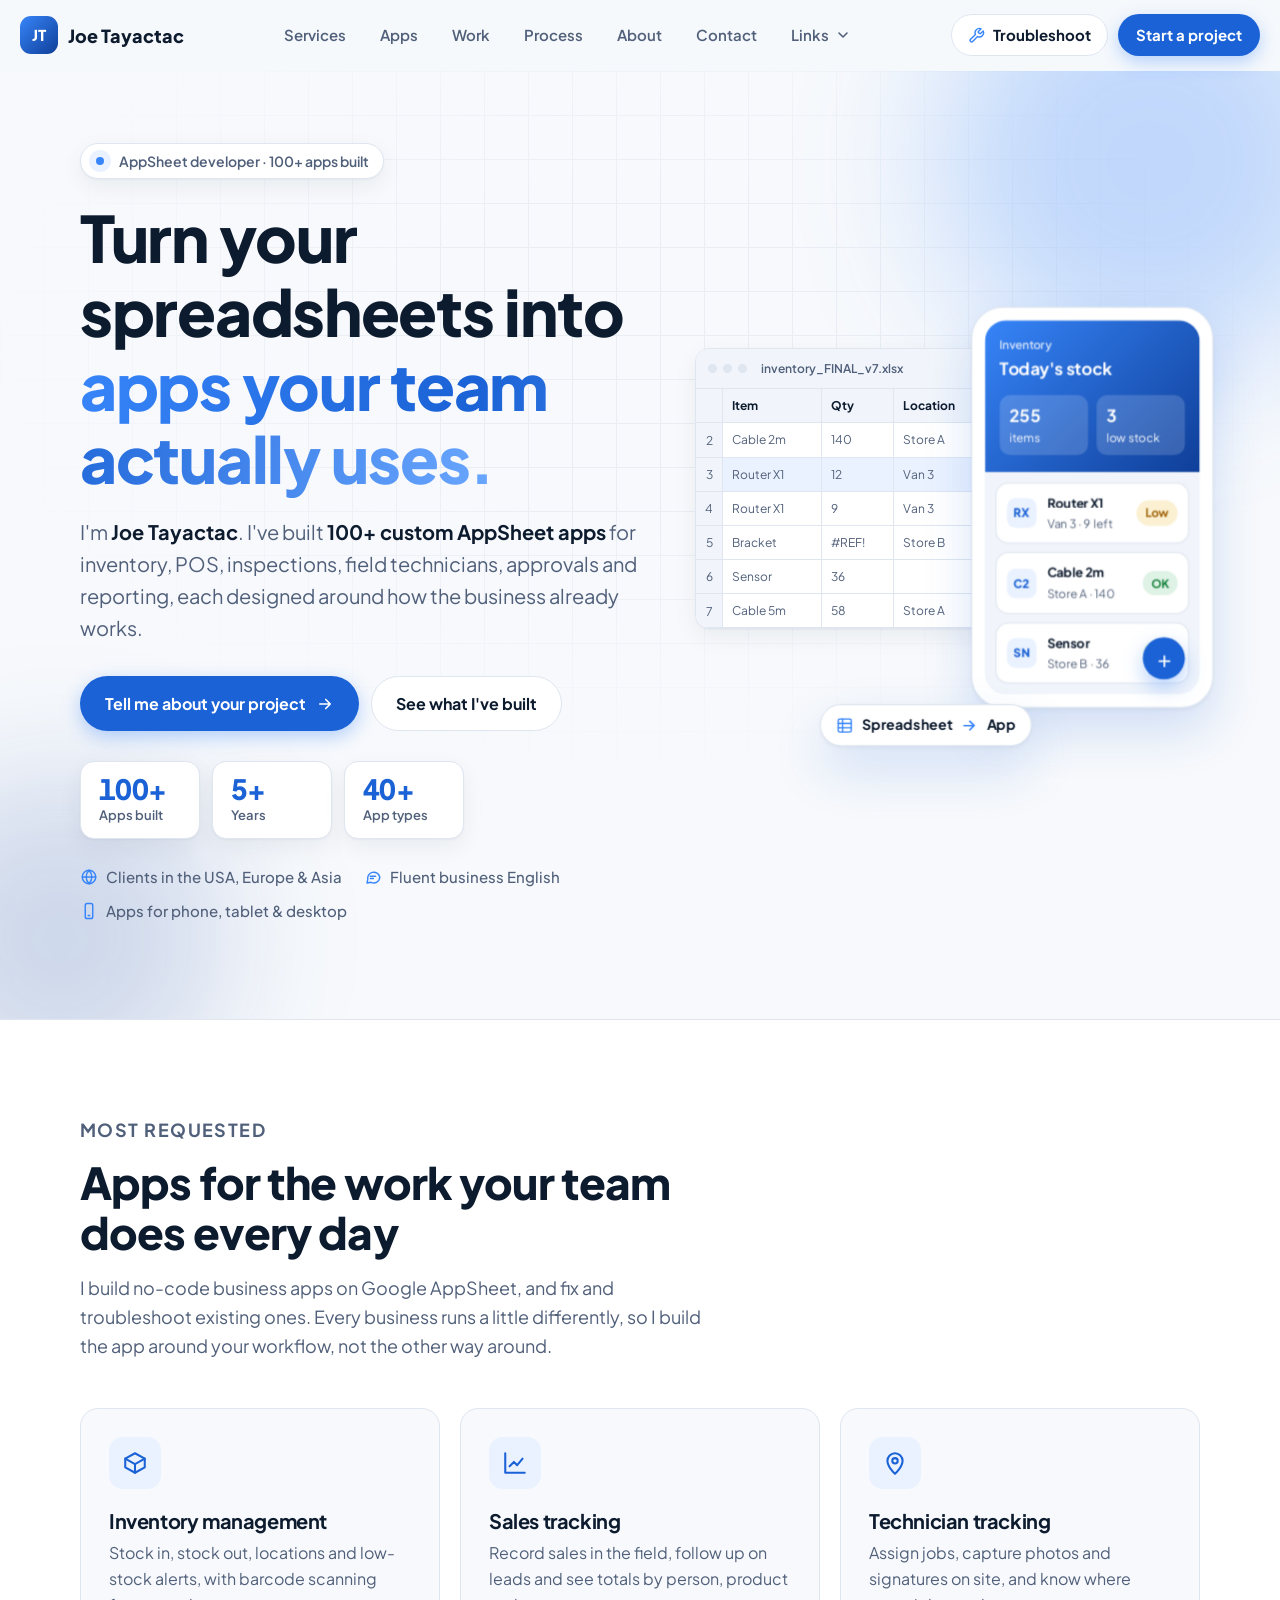
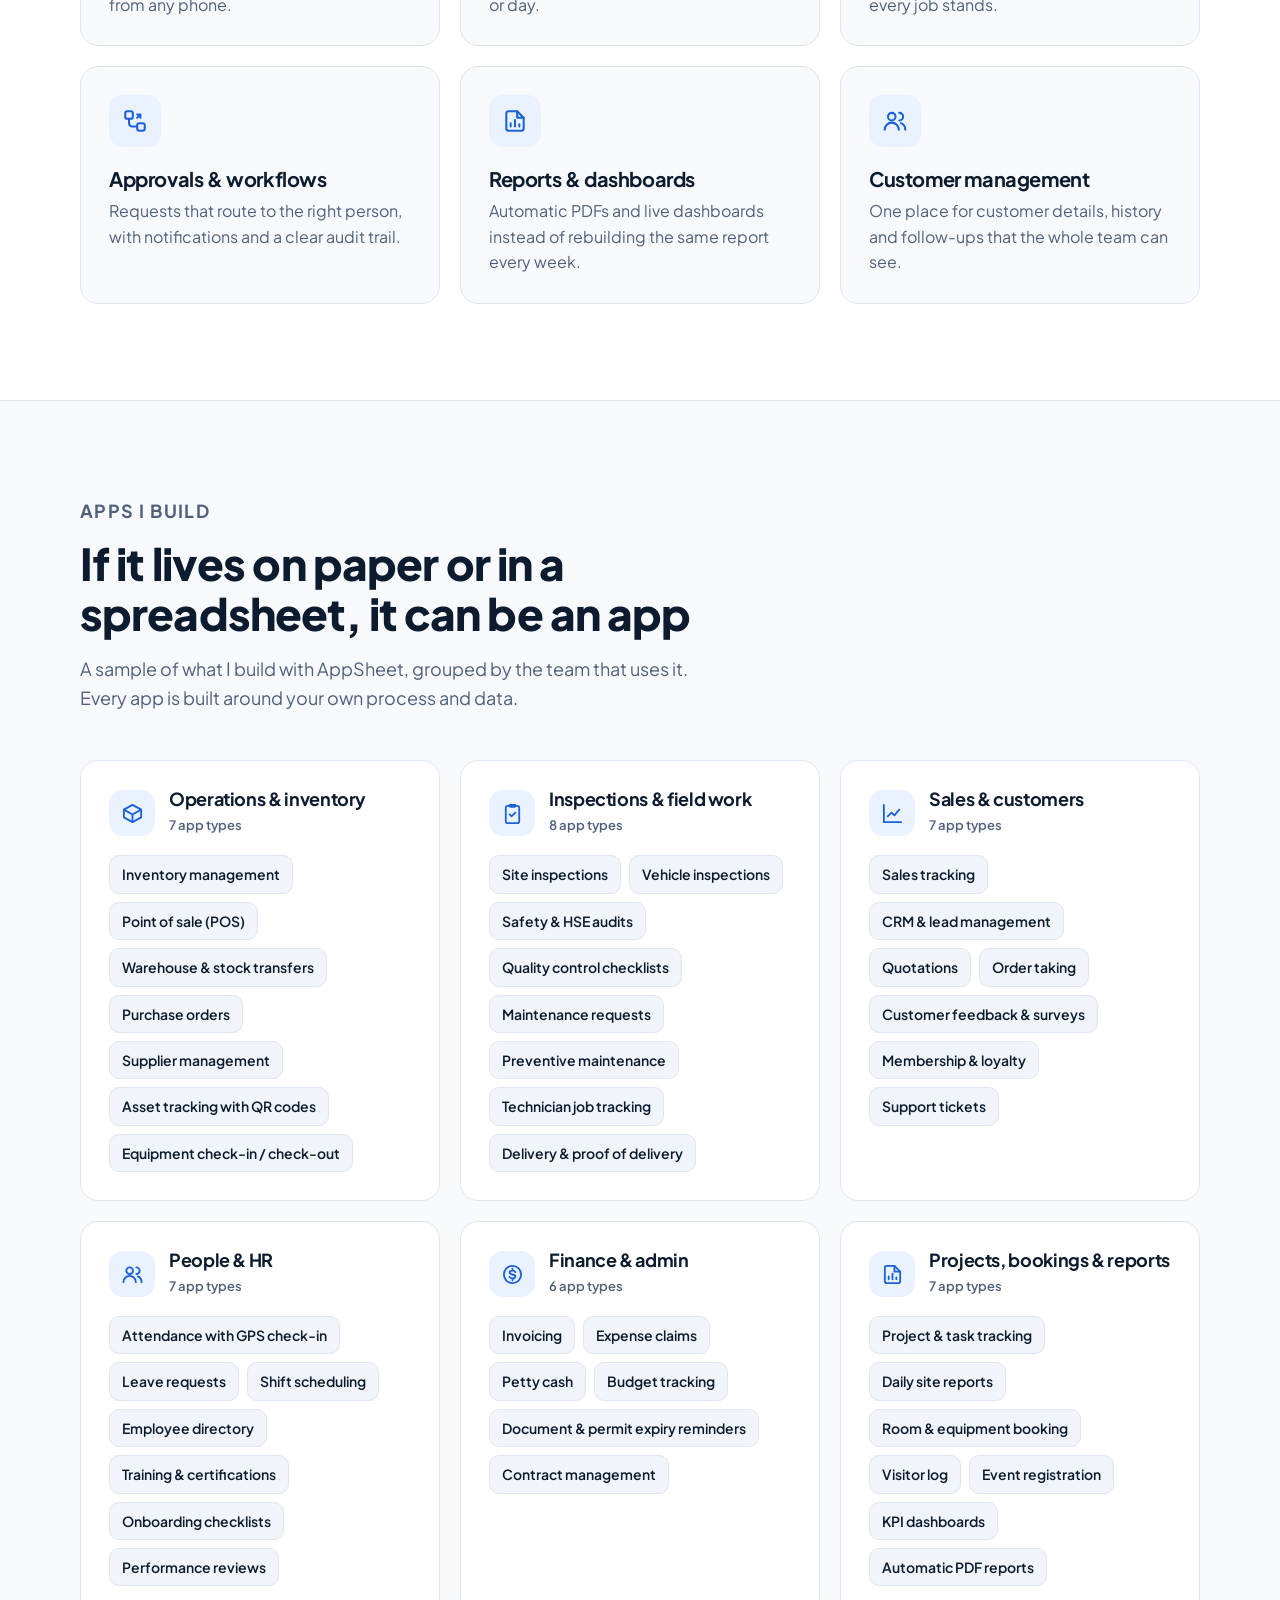
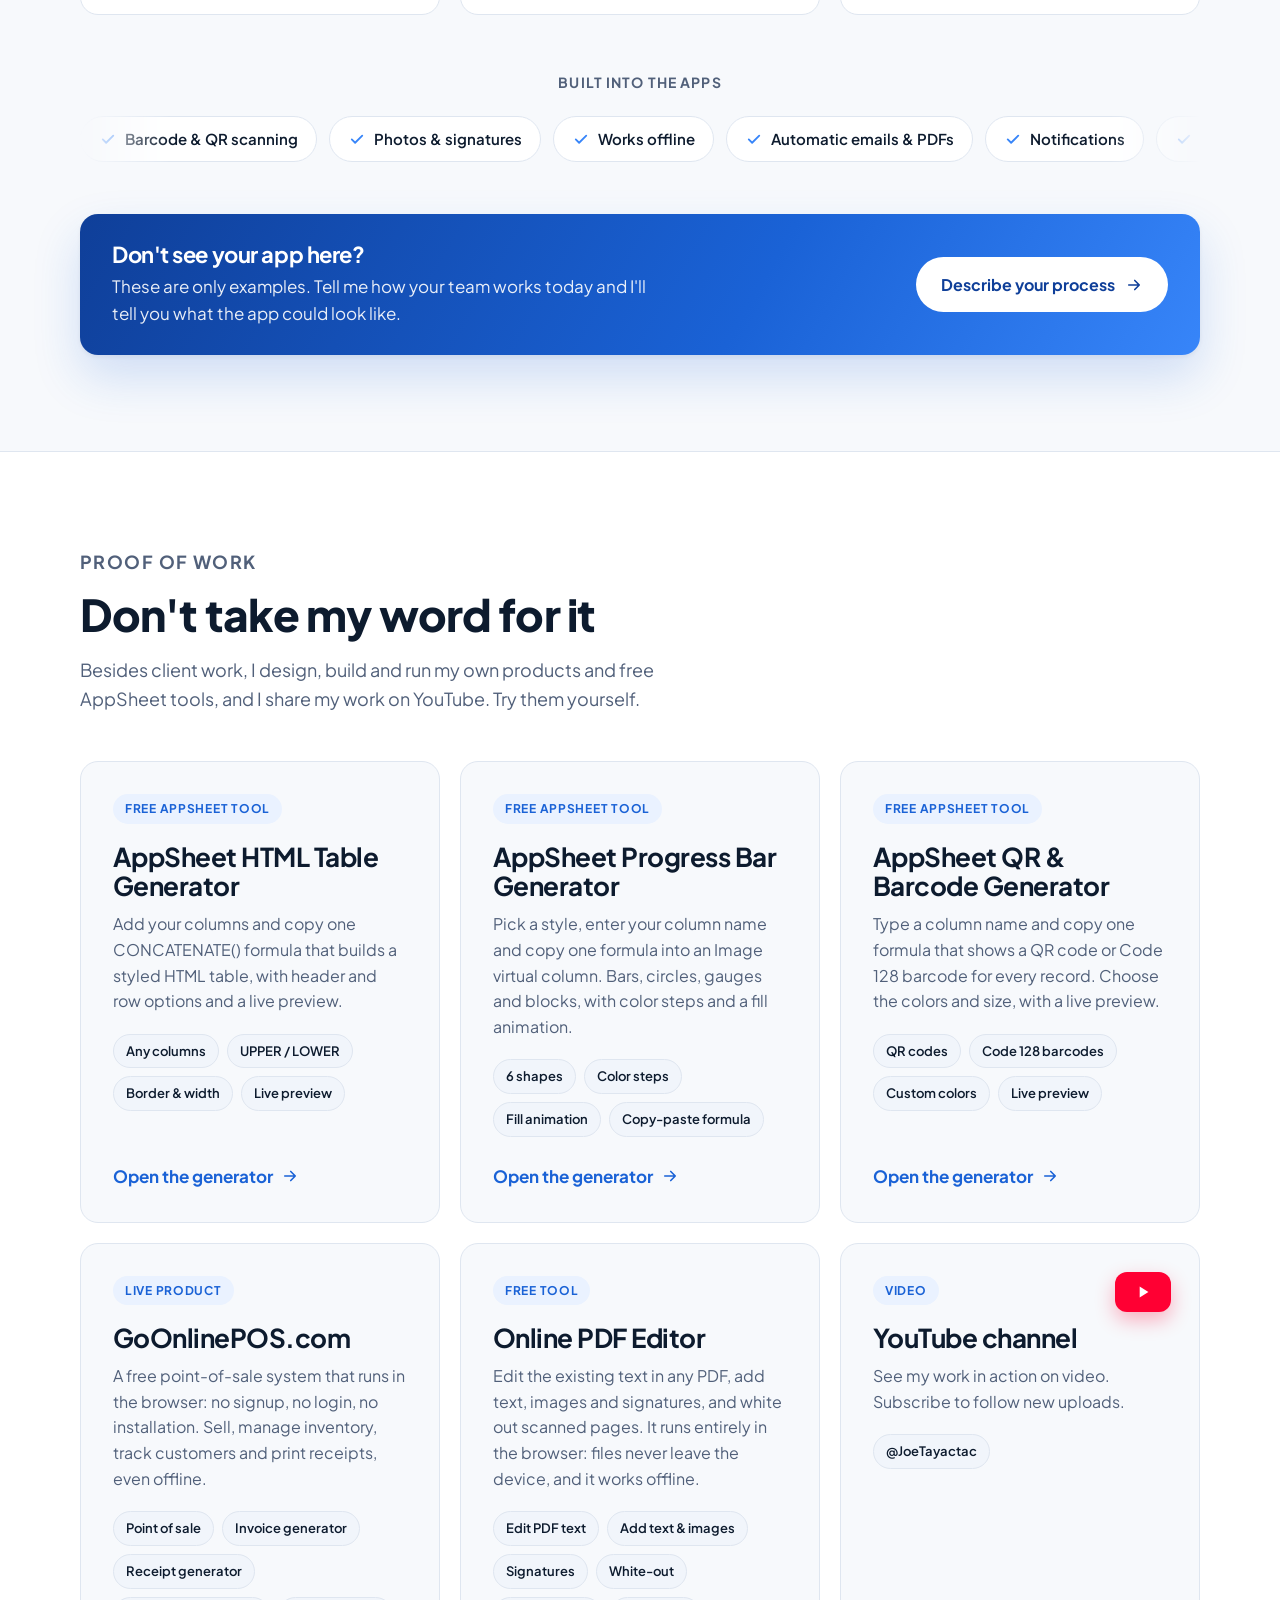
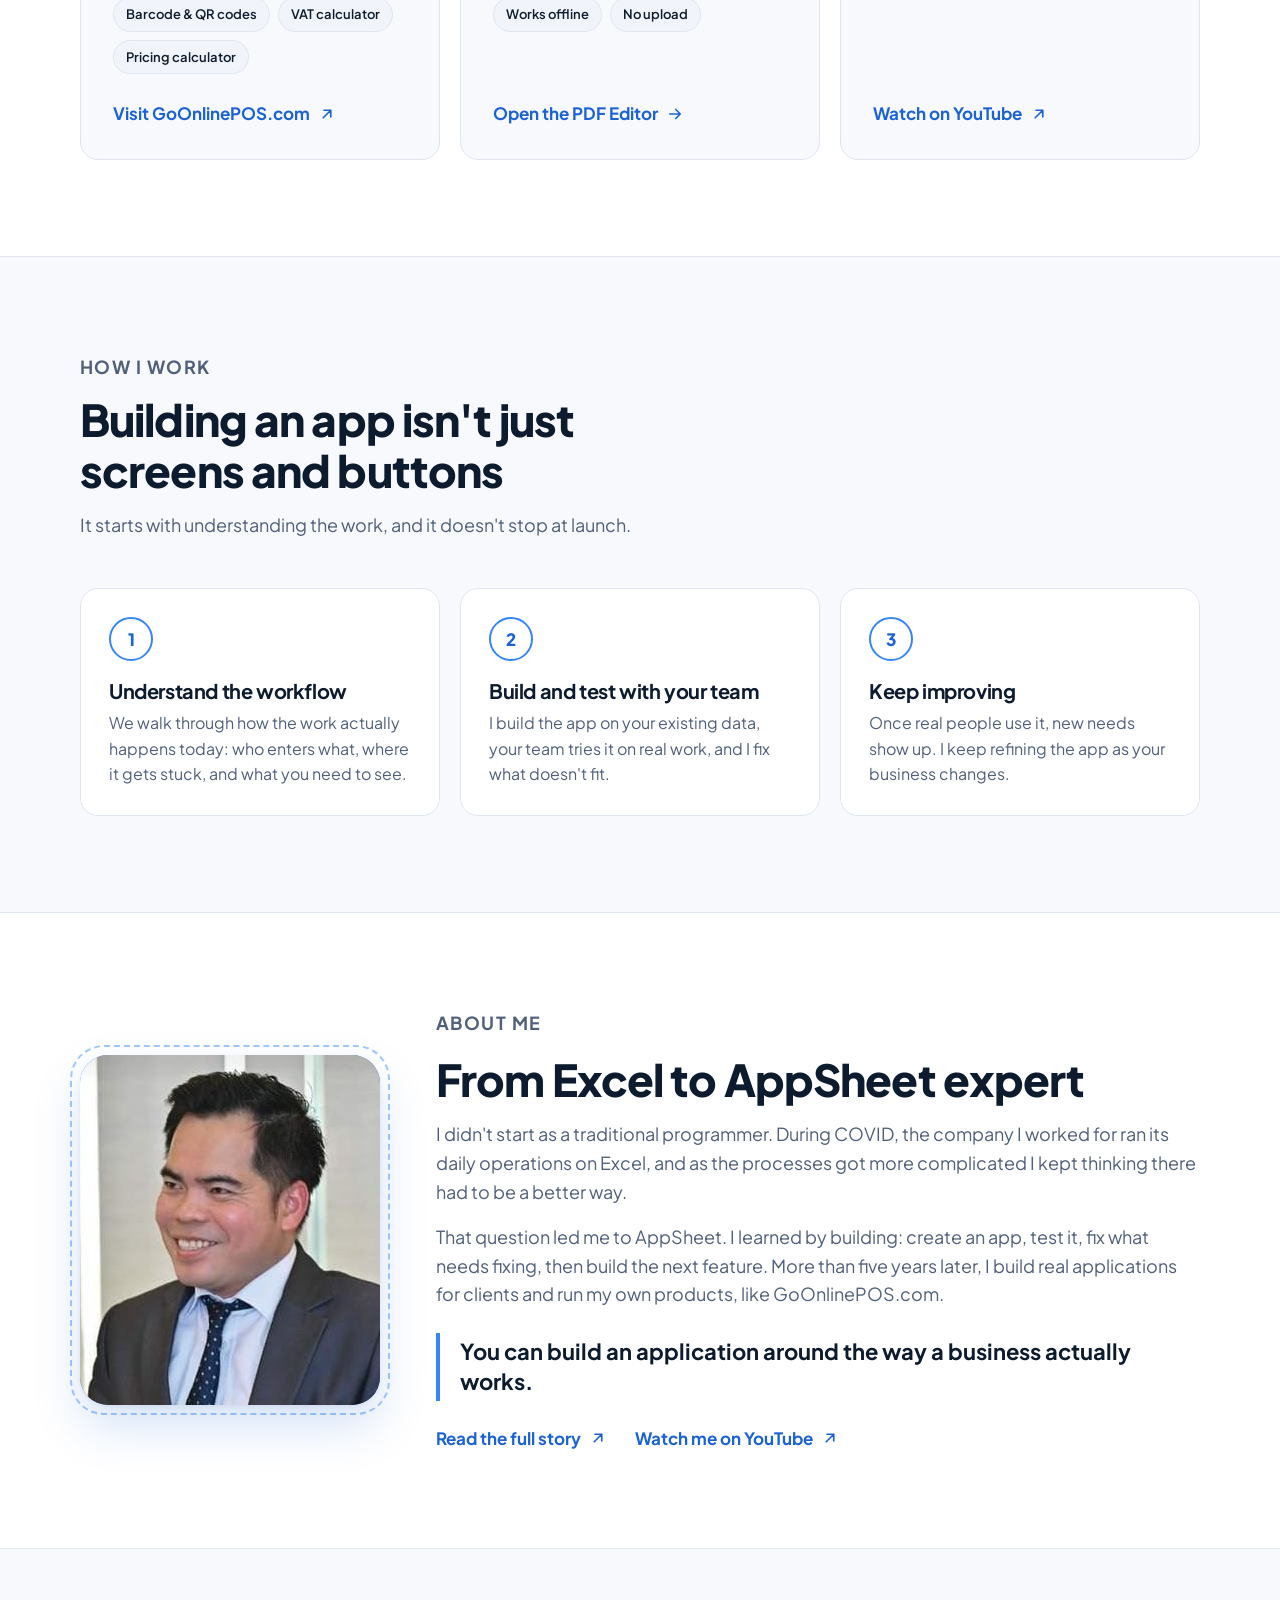
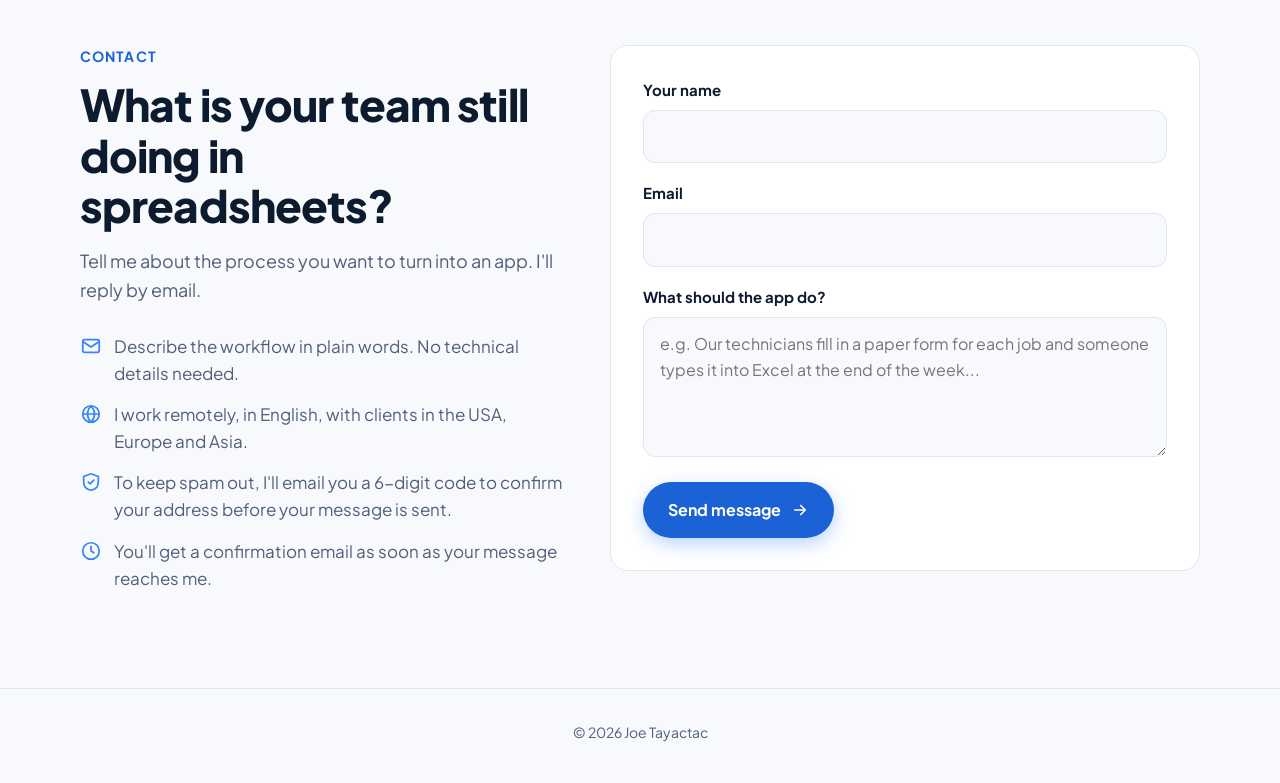
==== index.html @ 643c215e "Remove the AppSheet guides section Deletes /guides/ with its stylesheet and script, the AppSheet Gui" ====
<!doctype html>
<html lang="en">
<head>
<meta charset="utf-8">
<meta name="viewport" content="width=device-width, initial-scale=1">
<title>Joe Tayactac | AppSheet Developer &amp; No-Code App Builder</title>
<meta name="description" content="Joe Tayactac (Joemarie Tayactac), AppSheet developer: 100+ no-code apps for clients in the USA, Europe and Asia. New apps, fixes and troubleshooting.">
<link rel="canonical" href="https://joetayactac.site/">
<meta name="theme-color" content="#3785f9">
<meta property="og:type" content="website">
<meta property="og:title" content="Joe Tayactac | AppSheet Developer &amp; No-Code App Builder">
<meta property="og:description" content="Turn your spreadsheets into apps your team actually uses. Custom AppSheet apps for inventory, sales, technicians, approvals and reporting.">
<meta property="og:url" content="https://joetayactac.site/">
<meta property="og:image" content="https://joetayactac.site/joe-tayactac.jpg">
<meta name="twitter:card" content="summary">
<link rel="icon" href="data:image/svg+xml,%3Csvg xmlns='http://www.w3.org/2000/svg' viewBox='0 0 64 64'%3E%3Crect width='64' height='64' rx='16' fill='%233785f9'/%3E%3Ctext x='32' y='42' font-family='Arial,sans-serif' font-size='26' font-weight='700' fill='white' text-anchor='middle'%3EJT%3C/text%3E%3C/svg%3E">
<link rel="preconnect" href="https://fonts.googleapis.com">
<link rel="preconnect" href="https://fonts.gstatic.com" crossorigin>
<link href="https://fonts.googleapis.com/css2?family=Plus+Jakarta+Sans:wght@400;500;600;700;800&display=swap" rel="stylesheet">
<link rel="stylesheet" href="assets/site.css">
<script type="application/ld+json">
{
  "@context": "https://schema.org",
  "@graph": [
    {
      "@type": "Person",
      "@id": "https://joetayactac.site/#joe",
      "name": "Joe Tayactac",
      "alternateName": [
        "Joemarie Tayactac",
        "Joe Tayactac AppSheet Developer"
      ],
      "jobTitle": "AppSheet Developer",
      "description": "AppSheet developer who has built 100+ no-code business apps for clients in the USA, Europe and Asia.",
      "knowsLanguage": "English",
      "url": "https://joetayactac.site/",
      "image": "https://joetayactac.site/joe-tayactac.jpg",
      "knowsAbout": [
        "AppSheet",
        "Google AppSheet",
        "No-code app development",
        "Low-code app development",
        "AppSheet troubleshooting",
        "Business process automation",
        "Google Sheets",
        "Inventory apps",
        "Point of sale apps",
        "Inspection apps"
      ],
      "sameAs": [
        "https://www.youtube.com/@JoeTayactac",
        "https://goonlinepos.com/"
      ]
    },
    {
      "@type": "WebSite",
      "@id": "https://joetayactac.site/#site",
      "name": "Joe Tayactac",
      "alternateName": "Joe Tayactac, AppSheet Developer",
      "url": "https://joetayactac.site/",
      "publisher": {
        "@id": "https://joetayactac.site/#joe"
      }
    },
    {
      "@type": "ProfessionalService",
      "name": "Joe Tayactac AppSheet App Development",
      "url": "https://joetayactac.site/",
      "image": "https://joetayactac.site/joe-tayactac.jpg",
      "founder": {
        "@id": "https://joetayactac.site/#joe"
      },
      "areaServed": [
        "United States",
        "Europe",
        "Asia"
      ],
      "serviceType": [
        "AppSheet app development",
        "No-code app development",
        "AppSheet troubleshooting and fixes",
        "Inventory management apps",
        "Point of sale (POS) apps",
        "Inspection and field service apps",
        "Approval workflow apps"
      ]
    }
  ]
}
</script>
<style>
  *, *::before, *::after { box-sizing: border-box; }
  html { scroll-behavior: smooth; -webkit-text-size-adjust: 100%; }
  body {
    margin: 0;
    background: var(--bg);
    color: var(--text);
    font-family: "Plus Jakarta Sans", system-ui, -apple-system, "Segoe UI", Roboto, sans-serif;
    font-size: 17px;
    line-height: 1.6;
    -webkit-font-smoothing: antialiased;
    overflow-x: hidden;
  }
  img, svg { display: block; max-width: 100%; }
  a { color: inherit; }
  h1, h2, h3 { line-height: 1.15; letter-spacing: -0.02em; margin: 0; }
  p { margin: 0; }
  .wrap { max-width: var(--wrap); margin: 0 auto; padding: 0 20px; }
  .sr-only { position: absolute; width: 1px; height: 1px; overflow: hidden; clip: rect(0 0 0 0); white-space: nowrap; }
  :focus-visible { outline: 3px solid var(--blue); outline-offset: 3px; border-radius: 6px; }
  [tabindex="-1"]:focus { outline: none; }

  .btn {
    position: relative;
    display: inline-flex; align-items: center; gap: 10px;
    padding: 14px 24px;
    border-radius: 999px;
    font: inherit; font-weight: 700; font-size: 16px;
    text-decoration: none;
    border: 1px solid transparent;
    cursor: pointer;
    overflow: hidden;
    transition: transform 0.25s var(--ease), box-shadow 0.25s var(--ease), background 0.25s var(--ease), border-color 0.25s var(--ease);
  }
  .btn svg { width: 18px; height: 18px; transition: transform 0.25s var(--ease); }
  .btn-primary {
    background: var(--btn-bg);
    color: #fff;
    box-shadow: 0 6px 18px var(--blue-glow);
  }
  .btn-primary::after {
    content: "";
    position: absolute; inset: 0;
    background: linear-gradient(110deg, transparent 30%, rgba(255, 255, 255, 0.35) 50%, transparent 70%);
    transform: translateX(-120%);
    transition: transform 0.7s var(--ease);
  }
  .btn-primary:hover { transform: translateY(-2px); box-shadow: 0 12px 28px var(--blue-glow); }
  .btn-primary:hover::after { transform: translateX(120%); }
  .btn:hover svg { transform: translateX(3px); }
  .btn-ghost {
    background: var(--surface);
    color: var(--text);
    border-color: var(--border);
  }
  .btn-ghost:hover { transform: translateY(-2px); border-color: var(--blue); box-shadow: var(--shadow); }
  .btn:disabled { opacity: 0.6; cursor: progress; transform: none; }

  .hero { position: relative; padding: 72px 0 96px; overflow: hidden; }
  .hero::before {
    content: "";
    position: absolute; inset: 0;
    background-image:
      linear-gradient(var(--border) 1px, transparent 1px),
      linear-gradient(90deg, var(--border) 1px, transparent 1px);
    background-size: 44px 44px;
    mask-image: radial-gradient(ellipse 70% 60% at 50% 30%, #000 30%, transparent 75%);
    -webkit-mask-image: radial-gradient(ellipse 70% 60% at 50% 30%, #000 30%, transparent 75%);
    opacity: 0.55;
    pointer-events: none;
  }
  .blob {
    position: absolute; border-radius: 50%; filter: blur(70px); pointer-events: none;
    animation: drift 16s ease-in-out infinite alternate;
  }
  .blob.b1 { width: 420px; height: 420px; background: rgba(55, 133, 249, 0.28); top: -120px; right: -80px; }
  .blob.b2 { width: 320px; height: 320px; background: rgba(15, 63, 153, 0.18); bottom: -80px; left: -100px; animation-delay: -6s; }
  @keyframes drift { to { transform: translate(-40px, 30px) scale(1.08); } }

  .hero-grid { position: relative; display: grid; grid-template-columns: 1.05fr 0.95fr; gap: 56px; align-items: center; }
  .eyebrow {
    display: inline-flex; align-items: center; gap: 8px;
    padding: 6px 14px 6px 8px; border-radius: 999px;
    background: var(--surface); border: 1px solid var(--border);
    font-size: 14px; font-weight: 600; color: var(--muted);
    box-shadow: var(--shadow);
  }
  .eyebrow .dot {
    width: 22px; height: 22px; border-radius: 50%;
    background: var(--blue-tint); display: grid; place-items: center;
  }
  .eyebrow .dot::after {
    content: ""; width: 8px; height: 8px; border-radius: 50%; background: var(--blue);
    box-shadow: 0 0 0 0 var(--blue-glow); animation: pulse 2.2s infinite;
  }
  @keyframes pulse { 70% { box-shadow: 0 0 0 8px transparent; } 100% { box-shadow: 0 0 0 0 transparent; } }
  .hero h1 { font-size: clamp(38px, 5.6vw, 64px); font-weight: 800; margin: 22px 0 20px; }
  .grad {
    background: linear-gradient(100deg, var(--blue) 0%, var(--blue-strong) 45%, #6aa7ff 100%);
    -webkit-background-clip: text; background-clip: text; color: transparent;
  }
  .lede { font-size: clamp(17px, 2vw, 20px); color: var(--muted); max-width: 560px; }
  .lede strong { color: var(--text); font-weight: 700; }
  .hero-actions { display: flex; flex-wrap: wrap; gap: 12px; margin: 32px 0 30px; }
  .stats { display: flex; flex-wrap: wrap; gap: 12px; margin: 0 0 26px; }
  .stats div {
    display: flex; flex-direction: column-reverse;
    padding: 12px 18px; min-width: 120px;
    background: var(--surface); border: 1px solid var(--border); border-radius: 14px;
    box-shadow: var(--shadow);
    transition: transform 0.3s var(--ease), border-color 0.3s, box-shadow 0.3s;
  }
  .stats div:hover { transform: translateY(-3px); border-color: var(--blue); box-shadow: var(--shadow-lift); }
  .stats dd { margin: 0; font-size: 28px; font-weight: 800; line-height: 1.1; color: var(--blue-strong); letter-spacing: -0.02em; font-variant-numeric: tabular-nums; }
  .stats dt { font-size: 13px; font-weight: 600; color: var(--muted); }
  .visits { position: relative; display: inline-block; margin-top: 22px; }
  .visits[hidden] { display: none; }
  .visits-btn {
    display: inline-flex; align-items: center; gap: 10px;
    padding: 8px 16px 8px 12px; border-radius: 999px;
    background: var(--surface); border: 1px solid var(--border);
    font: inherit; font-size: 14px; font-weight: 700; color: var(--text);
    box-shadow: var(--shadow); cursor: pointer;
    transition: transform 0.25s var(--ease), border-color 0.25s, box-shadow 0.25s;
  }
  .visits-btn:hover, .visits.open .visits-btn { transform: translateY(-2px); border-color: var(--blue); box-shadow: var(--shadow-lift); }
  .live-dot { position: relative; width: 10px; height: 10px; border-radius: 50%; background: #22c55e; }
  .live-dot::after { content: ""; position: absolute; inset: 0; border-radius: 50%; background: #22c55e; animation: ping 1.8s var(--ease) infinite; }
  @keyframes ping { 70%, 100% { transform: scale(2.4); opacity: 0; } }
  .visits-card {
    position: absolute; left: 0; bottom: calc(100% + 12px); z-index: 20;
    min-width: 230px; padding: 16px 20px;
    display: flex; flex-direction: column; gap: 2px;
    background: var(--surface); border: 1px solid var(--border); border-radius: 16px;
    box-shadow: var(--shadow-lift);
    opacity: 0; visibility: hidden; transform: translateY(8px) scale(0.96); transform-origin: bottom left;
    transition: opacity 0.25s var(--ease), transform 0.25s var(--ease), visibility 0s linear 0.25s;
  }
  .visits-card::after {
    content: ""; position: absolute; left: 22px; bottom: -7px; width: 12px; height: 12px;
    background: var(--surface); border-right: 1px solid var(--border); border-bottom: 1px solid var(--border);
    transform: rotate(45deg);
  }
  .visits.open .visits-card {
    opacity: 1; visibility: visible; transform: none;
    transition: opacity 0.25s var(--ease), transform 0.25s var(--ease), visibility 0s;
  }
  .visits-label { font-size: 13px; font-weight: 700; color: var(--muted); text-transform: uppercase; letter-spacing: 0.06em; }
  .visits-num {
    font-size: 40px; font-weight: 800; line-height: 1.1; letter-spacing: -0.02em; font-variant-numeric: tabular-nums;
    background: linear-gradient(100deg, var(--blue), var(--blue-strong) 55%, #6aa7ff);
    -webkit-background-clip: text; background-clip: text; color: transparent;
  }
  .visits-note { font-size: 13px; color: var(--muted); }
  .facts { display: flex; flex-wrap: wrap; gap: 10px 22px; list-style: none; padding: 0; margin: 0; color: var(--muted); font-size: 15px; font-weight: 500; }
  .facts li { display: flex; align-items: center; gap: 8px; }
  .facts svg { width: 18px; height: 18px; color: var(--blue); flex: none; }

  .visual { position: relative; perspective: 1200px; }
  .visual-inner {
    position: relative;
    transform: rotateX(var(--rx, 0deg)) rotateY(var(--ry, 0deg));
    transform-style: preserve-3d;
    transition: transform 0.4s var(--ease);
    min-height: 430px;
  }
  .sheet {
    position: absolute; left: 0; top: 30px; width: 78%;
    background: var(--surface); border: 1px solid var(--border); border-radius: 14px;
    box-shadow: var(--shadow); overflow: hidden;
    transform: translateZ(0);
  }
  .sheet-bar { display: flex; align-items: center; gap: 6px; padding: 10px 12px; border-bottom: 1px solid var(--border); background: var(--surface-2); font-size: 12px; font-weight: 600; color: var(--muted); }
  .sheet-bar i { width: 9px; height: 9px; border-radius: 50%; background: var(--border); }
  .sheet-bar span { margin-left: 8px; }
  .sheet table { width: 100%; border-collapse: collapse; font-size: 12px; color: var(--muted); }
  .sheet th, .sheet td { border-right: 1px solid var(--border); border-bottom: 1px solid var(--border); padding: 7px 9px; text-align: left; white-space: nowrap; }
  .sheet th { background: var(--surface-2); font-weight: 700; color: var(--text); }
  .sheet tr td:first-child, .sheet tr th:first-child { color: var(--muted); width: 26px; text-align: center; background: var(--surface-2); }
  .sheet .hl td { background: var(--blue-tint); }

  .phone {
    position: absolute; right: 0; top: 0; width: 230px;
    background: var(--surface);
    border: 1px solid var(--border); border-radius: 30px;
    padding: 12px;
    box-shadow: var(--shadow-lift);
    transform: translateZ(60px);
  }
  .phone-screen { border-radius: 20px; overflow: hidden; background: var(--surface-2); }
  .app-top { background: linear-gradient(135deg, var(--blue), var(--blue-deep)); color: #fff; padding: 14px 14px 16px; }
  .app-top small { display: block; font-size: 11px; opacity: 0.8; font-weight: 600; }
  .app-top b { font-size: 16px; }
  .app-stats { display: grid; grid-template-columns: 1fr 1fr; gap: 8px; margin-top: 12px; }
  .app-stats div { background: rgba(255, 255, 255, 0.16); border-radius: 10px; padding: 7px 9px; font-size: 11px; }
  .app-stats strong { display: block; font-size: 16px; }
  .app-list { padding: 10px; display: grid; gap: 8px; }
  .app-row {
    display: flex; align-items: center; gap: 10px;
    background: var(--surface); border: 1px solid var(--border); border-radius: 12px;
    padding: 9px 10px; font-size: 12px;
  }
  .app-row .av { width: 28px; height: 28px; border-radius: 8px; background: var(--blue-tint); display: grid; place-items: center; color: var(--blue-strong); font-weight: 800; font-size: 11px; flex: none; }
  .app-row b { display: block; font-size: 12px; }
  .app-row span { color: var(--muted); font-size: 11px; }
  .pill { margin-left: auto; padding: 3px 8px; border-radius: 999px; font-size: 10px; font-weight: 700; }
  .pill.ok { background: rgba(22, 163, 74, 0.14); color: #15803d; }
  .pill.wait { background: rgba(234, 179, 8, 0.18); color: #a16207; }
  @media (prefers-color-scheme: dark) {
    .mi-pdf { color: #facc15; }
    .mi-bar { color: #4ade80; }
    .mi-qr { color: #c4b5fd; }
    .pill.ok { color: #4ade80; }
    .pill.wait { color: #facc15; }
  }
  .app-fab { position: absolute; right: 26px; bottom: 26px; width: 40px; height: 40px; border-radius: 50%; background: var(--btn-bg); color: #fff; display: grid; place-items: center; box-shadow: 0 8px 18px var(--blue-glow); font-size: 22px; font-weight: 400; }
  .arrow-chip {
    position: absolute; left: 50%; bottom: 18px;
    transform: translateX(-60%) translateZ(90px);
    display: flex; align-items: center; gap: 8px;
    background: var(--surface); border: 1px solid var(--border); border-radius: 999px;
    padding: 8px 14px; font-size: 13px; font-weight: 700; box-shadow: var(--shadow-lift);
    white-space: nowrap;
  }
  .arrow-chip svg { width: 16px; height: 16px; color: var(--blue); }

  section { scroll-margin-top: 80px; }
  .section { padding: 96px 0; }
  .section-head { max-width: 640px; margin-bottom: 48px; }
  .kicker { color: var(--blue-strong); font-weight: 700; font-size: 14px; letter-spacing: 0.08em; text-transform: uppercase; margin-bottom: 12px; }
  .section h2 { font-size: clamp(30px, 4vw, 44px); font-weight: 800; margin-bottom: 16px; }
  .section-head p { color: var(--muted); font-size: 18px; }
  .alt { background: var(--surface); border-top: 1px solid var(--border); border-bottom: 1px solid var(--border); }

  .card {
    position: relative;
    background: var(--surface);
    border: 1px solid var(--border);
    border-radius: var(--radius);
    padding: 28px;
    transition: transform 0.35s var(--ease), box-shadow 0.35s var(--ease), border-color 0.35s var(--ease);
    isolation: isolate;
  }
  .alt .card { background: var(--bg); }
  .card::before {
    content: "";
    position: absolute; inset: 0; border-radius: inherit; z-index: -1;
    background: radial-gradient(380px circle at var(--mx, 50%) var(--my, 0%), var(--blue-glow), transparent 45%);
    opacity: 0; transition: opacity 0.35s;
  }
  .card:hover { transform: translateY(-6px); box-shadow: var(--shadow-lift); border-color: color-mix(in srgb, var(--blue) 45%, var(--border)); }
  .card:hover::before { opacity: 0.35; }

  .services { display: grid; grid-template-columns: repeat(3, 1fr); gap: 20px; }
  .icon {
    width: 52px; height: 52px; border-radius: 14px;
    background: var(--blue-tint); color: var(--blue-strong);
    display: grid; place-items: center; margin-bottom: 20px;
    transition: transform 0.4s var(--ease), background 0.3s, color 0.3s;
  }
  .icon svg { width: 26px; height: 26px; }
  .card:hover .icon { background: var(--btn-bg); color: #fff; transform: rotate(-6deg) scale(1.08); }
  .card h3 { font-size: 20px; font-weight: 700; margin-bottom: 8px; }
  .card p { color: var(--muted); font-size: 16px; }

  .catalog { display: grid; grid-template-columns: repeat(3, 1fr); gap: 20px; }
  .cat-head { display: flex; align-items: center; gap: 14px; margin-bottom: 18px; }
  .cat-head .icon { width: 46px; height: 46px; margin: 0; flex: none; }
  .cat-head .icon svg { width: 23px; height: 23px; }
  .cat-head h3 { font-size: 18px; margin: 0; }
  .cat-count { font-size: 13px; font-weight: 600; color: var(--muted); }
  .app-chips { display: flex; flex-wrap: wrap; gap: 8px; list-style: none; margin: 0; padding: 0; }
  .app-chips li {
    font-size: 14px; font-weight: 600;
    padding: 7px 12px; border-radius: 10px;
    background: var(--surface-2); border: 1px solid var(--border);
    transition: background 0.2s, color 0.2s, border-color 0.2s, transform 0.2s var(--ease);
    cursor: default;
  }
  .app-chips li:hover { background: var(--btn-bg); border-color: var(--btn-bg); color: #fff; transform: translateY(-2px); }

  .features { margin-top: 56px; }
  .features-label { text-align: center; font-size: 14px; font-weight: 700; letter-spacing: 0.08em; text-transform: uppercase; color: var(--muted); margin-bottom: 18px; }
  .marquee {
    display: flex; overflow: hidden; gap: 12px;
    mask-image: linear-gradient(90deg, transparent, #000 8%, #000 92%, transparent);
    -webkit-mask-image: linear-gradient(90deg, transparent, #000 8%, #000 92%, transparent);
  }
  .marquee-track {
    display: flex; gap: 12px; flex: none;
    list-style: none; margin: 0; padding: 4px 0;
    animation: marquee 38s linear infinite;
  }
  .marquee:hover .marquee-track { animation-play-state: paused; }
  @keyframes marquee { to { transform: translateX(calc(-100% - 12px)); } }
  .marquee-track li {
    display: flex; align-items: center; gap: 8px; white-space: nowrap;
    padding: 10px 18px; border-radius: 999px;
    background: var(--surface); border: 1px solid var(--border);
    font-size: 15px; font-weight: 600;
    transition: border-color 0.2s, color 0.2s;
  }
  .marquee-track li:hover { border-color: var(--blue); color: var(--blue-strong); }
  .marquee-track svg { width: 18px; height: 18px; color: var(--blue); }

  .catalog-cta {
    margin-top: 48px;
    display: flex; flex-wrap: wrap; align-items: center; justify-content: space-between; gap: 20px;
    padding: 28px 32px; border-radius: var(--radius);
    background: linear-gradient(120deg, var(--blue-deep), var(--btn-bg) 60%, var(--blue));
    color: #fff;
    box-shadow: var(--shadow-lift);
  }
  .catalog-cta h3 { font-size: 22px; margin-bottom: 6px; }
  .catalog-cta p { opacity: 0.9; max-width: 560px; }
  .catalog-cta .btn-primary { background: #fff; color: var(--blue-deep); box-shadow: none; }
  .catalog-cta .btn-primary::after { background: linear-gradient(110deg, transparent 30%, rgba(55, 133, 249, 0.18) 50%, transparent 70%); }

  .work { display: grid; grid-template-columns: repeat(3, 1fr); gap: 20px; }
  .yt { overflow: hidden; }
  .yt-badge {
    position: absolute; top: 28px; right: 28px;
    width: 56px; height: 40px; border-radius: 12px;
    background: #ff0033; color: #fff; display: grid; place-items: center;
    box-shadow: 0 8px 20px rgba(255, 0, 51, 0.3);
    transition: transform 0.35s var(--ease);
  }
  .yt-badge svg { width: 20px; height: 20px; }
  .yt:hover .yt-badge { transform: scale(1.12) rotate(-6deg); }
  .project { display: flex; flex-direction: column; padding: 32px; }
  .project .tag { align-self: flex-start; font-size: 12px; font-weight: 700; letter-spacing: 0.06em; text-transform: uppercase; color: var(--blue-strong); background: var(--blue-tint); padding: 5px 12px; border-radius: 999px; margin-bottom: 18px; }
  .project h3 { font-size: 26px; margin-bottom: 10px; }
  .chips { display: flex; flex-wrap: wrap; gap: 8px; margin: 20px 0 26px; padding: 0; list-style: none; }
  .chips li { font-size: 13px; font-weight: 600; padding: 6px 12px; border-radius: 999px; border: 1px solid var(--border); background: var(--surface-2); transition: border-color 0.2s, color 0.2s; }
  .chips li:hover { border-color: var(--blue); color: var(--blue-strong); }
  .link-arrow { margin-top: auto; display: inline-flex; align-items: center; gap: 8px; font-weight: 700; color: var(--blue-strong); text-decoration: none; }
  .link-arrow svg { width: 18px; height: 18px; transition: transform 0.25s var(--ease); }
  .link-arrow:hover svg { transform: translate(3px, -3px); }
  .link-arrow::after { content: ""; position: absolute; inset: 0; border-radius: inherit; }

  .steps { display: grid; grid-template-columns: repeat(3, 1fr); gap: 20px; counter-reset: step; list-style: none; padding: 0; margin: 0; }
  .step-num {
    display: inline-grid; place-items: center;
    width: 44px; height: 44px; border-radius: 50%;
    border: 2px solid var(--blue); color: var(--blue-strong);
    font-weight: 800; margin-bottom: 18px;
    transition: background 0.3s, color 0.3s;
  }
  .card:hover .step-num { background: var(--btn-bg); border-color: var(--btn-bg); color: #fff; }

  .about { display: grid; grid-template-columns: 300px 1fr; gap: 56px; align-items: center; }
  .portrait {
    position: relative; isolation: isolate;
    transition: transform 0.5s var(--ease);
  }
  .portrait img {
    width: 100%; aspect-ratio: 314 / 350; object-fit: cover; object-position: center top;
    border-radius: 28px;
    background: linear-gradient(135deg, var(--blue), var(--blue-deep));
    box-shadow: var(--shadow-lift);
  }
  .portrait:hover { transform: rotate(-2deg) scale(1.02); }
  .portrait::after { content: ""; position: absolute; inset: -10px; border-radius: 34px; border: 2px dashed color-mix(in srgb, var(--blue) 45%, transparent); z-index: -1; transition: transform 0.5s var(--ease); }
  .portrait:hover::after { transform: rotate(4deg); }
  .about-copy p { color: var(--muted); font-size: 18px; margin-bottom: 16px; }
  .about-links { display: flex; flex-wrap: wrap; gap: 12px 28px; }
  .about-links .link-arrow { position: relative; }
  .about-copy blockquote { margin: 24px 0; padding: 4px 0 4px 20px; border-left: 4px solid var(--blue); font-size: 22px; font-weight: 700; line-height: 1.35; }

  .contact-grid { display: grid; grid-template-columns: 0.9fr 1.1fr; gap: 48px; align-items: start; }
  .contact-points { list-style: none; padding: 0; margin: 28px 0 0; display: grid; gap: 14px; }
  .contact-points li { display: flex; gap: 12px; color: var(--muted); }
  .contact-points svg { width: 22px; height: 22px; color: var(--blue); flex: none; margin-top: 2px; }
  .form-card { padding: 32px; }
  .form-card:hover { transform: none; }
  .field { margin-bottom: 18px; }
  .field label { display: block; font-weight: 700; font-size: 15px; margin-bottom: 8px; }
  .field input, .field textarea {
    width: 100%;
    padding: 13px 16px;
    font: inherit; font-size: 16px; color: var(--text);
    background: var(--bg);
    border: 1.5px solid var(--border);
    border-radius: var(--radius-sm);
    transition: border-color 0.2s, box-shadow 0.2s, background 0.2s;
  }
  .field input:hover, .field textarea:hover { border-color: color-mix(in srgb, var(--blue) 50%, var(--border)); }
  .field input:focus, .field textarea:focus { outline: none; border-color: var(--blue); box-shadow: 0 0 0 4px var(--blue-glow); background: var(--surface); }
  .field textarea { min-height: 140px; resize: vertical; }
  .hint { font-size: 14px; color: var(--muted); margin-top: 8px; }
  .suggest { font-size: 14px; margin-top: 8px; color: var(--muted); }
  .suggest button { font: inherit; font-weight: 700; color: var(--blue-strong); background: none; border: 0; padding: 0; cursor: pointer; text-decoration: underline; }
  .hp { position: absolute; left: -9999px; width: 1px; height: 1px; overflow: hidden; }
  .otp-input { font-size: 28px !important; letter-spacing: 0.5em; text-align: center; font-weight: 700; }
  .form-error { margin-bottom: 16px; padding: 12px 16px; border-radius: var(--radius-sm); background: rgba(220, 38, 38, 0.1); color: #b91c1c; font-size: 15px; font-weight: 600; }
  @media (prefers-color-scheme: dark) { .form-error { color: #fca5a5; } }
  .form-actions { display: flex; flex-wrap: wrap; gap: 12px; align-items: center; }
  .text-btn { font: inherit; font-size: 15px; font-weight: 600; color: var(--muted); background: none; border: 0; cursor: pointer; padding: 8px 4px; }
  .text-btn:hover:not(:disabled) { color: var(--blue-strong); }
  .text-btn:disabled { cursor: default; opacity: 0.7; }
  .success { text-align: center; padding: 20px 0; }
  .success .check { width: 72px; height: 72px; margin: 0 auto 18px; border-radius: 50%; background: var(--blue-tint); color: var(--blue-strong); display: grid; place-items: center; }
  .success .check svg { width: 36px; height: 36px; }
  .success h3 { font-size: 24px; margin-bottom: 8px; }
  .success p { color: var(--muted); }
  .hidden { display: none !important; }

  .site-footer { border-top: 1px solid var(--border); }

  .js .reveal { opacity: 0; transform: translateY(24px); transition: opacity 0.7s var(--ease), transform 0.7s var(--ease); }
  .js .reveal.in { opacity: 1; transform: none; }

  @media (max-width: 980px) {
    .hero-grid, .about, .contact-grid { grid-template-columns: 1fr; }
    .hero { padding-top: 48px; }
    .visual { max-width: 520px; width: 100%; margin: 0 auto; }
    .services, .steps, .catalog, .work { grid-template-columns: 1fr 1fr; }
    .about { gap: 36px; }
    .portrait { width: 220px; }
  }
  @media (max-width: 640px) {
    body { font-size: 16px; }
    .wrap { padding: 0 16px; }
    .section { padding: 72px 0; }
    .services, .steps, .catalog, .work { grid-template-columns: 1fr; }
    .card, .project, .form-card { padding: 24px; }
    .catalog-cta { padding: 24px; }
    .catalog-cta .btn { width: 100%; justify-content: center; }
    .stats div { min-width: 0; flex: 1 1 0; padding: 10px 12px; }
    .stats dd { font-size: 24px; }
    .visual-inner { min-height: 400px; }
    .sheet { width: 88%; }
    .sheet th:nth-child(n+5), .sheet td:nth-child(n+5) { display: none; }
    .phone { width: 200px; }
    .hero-actions .btn { flex: 1 1 auto; justify-content: center; }
  }
  @media (hover: none) {
    .card:hover, .btn:hover { transform: none; }
  }
  @media (prefers-reduced-motion: reduce) {
    *, *::before, *::after { animation: none !important; transition: none !important; scroll-behavior: auto !important; }
    .js .reveal { opacity: 1; transform: none; }
    .marquee { flex-wrap: wrap; justify-content: center; mask-image: none; -webkit-mask-image: none; }
    .marquee-track { flex-wrap: wrap; justify-content: center; flex: 1 1 100%; }
    .marquee-track[aria-hidden="true"] { display: none; }
  }
</style>
<script async src="https://pagead2.googlesyndication.com/pagead/js/adsbygoogle.js?client=ca-pub-9013281257238178" crossorigin="anonymous"></script>
</head>
<body>
<script>document.documentElement.classList.add("js");</script>

<svg width="0" height="0" style="position:absolute" aria-hidden="true">
  <symbol id="i-arrow" viewBox="0 0 24 24" fill="none" stroke="currentColor" stroke-width="2.2" stroke-linecap="round" stroke-linejoin="round"><path d="M5 12h14M13 6l6 6-6 6"/></symbol>
  <symbol id="i-out" viewBox="0 0 24 24" fill="none" stroke="currentColor" stroke-width="2.2" stroke-linecap="round" stroke-linejoin="round"><path d="M7 17 17 7M8 7h9v9"/></symbol>
  <symbol id="i-check" viewBox="0 0 24 24" fill="none" stroke="currentColor" stroke-width="2.4" stroke-linecap="round" stroke-linejoin="round"><path d="m5 12.5 4.5 4.5L19 7.5"/></symbol>
  <symbol id="i-box" viewBox="0 0 24 24" fill="none" stroke="currentColor" stroke-width="1.9" stroke-linecap="round" stroke-linejoin="round"><path d="M21 8 12 3 3 8v8l9 5 9-5V8Z"/><path d="m3 8 9 5 9-5M12 13v8"/></symbol>
  <symbol id="i-chart" viewBox="0 0 24 24" fill="none" stroke="currentColor" stroke-width="1.9" stroke-linecap="round" stroke-linejoin="round"><path d="M3 3v18h18"/><path d="m7 15 4-4 3 3 5-6"/></symbol>
  <symbol id="i-pin" viewBox="0 0 24 24" fill="none" stroke="currentColor" stroke-width="1.9" stroke-linecap="round" stroke-linejoin="round"><path d="M12 22s7-6.2 7-12a7 7 0 1 0-14 0c0 5.8 7 12 7 12Z"/><circle cx="12" cy="10" r="2.5"/></symbol>
  <symbol id="i-flow" viewBox="0 0 24 24" fill="none" stroke="currentColor" stroke-width="1.9" stroke-linecap="round" stroke-linejoin="round"><rect x="3" y="3" width="7" height="7" rx="2"/><rect x="14" y="14" width="7" height="7" rx="2"/><path d="M6.5 10v4a3 3 0 0 0 3 3H14"/><path d="m17 6-3 3M14 6h3v3"/></symbol>
  <symbol id="i-report" viewBox="0 0 24 24" fill="none" stroke="currentColor" stroke-width="1.9" stroke-linecap="round" stroke-linejoin="round"><path d="M14 3H6a2 2 0 0 0-2 2v14a2 2 0 0 0 2 2h12a2 2 0 0 0 2-2V9Z"/><path d="M14 3v6h6M8 17v-3M12 17v-6M16 17v-2"/></symbol>
  <symbol id="i-users" viewBox="0 0 24 24" fill="none" stroke="currentColor" stroke-width="1.9" stroke-linecap="round" stroke-linejoin="round"><circle cx="9" cy="8" r="3.5"/><path d="M2.5 20a6.5 6.5 0 0 1 13 0"/><path d="M16 4.5a3.5 3.5 0 0 1 0 7M21.5 20a6.5 6.5 0 0 0-4-6"/></symbol>
  <symbol id="i-device" viewBox="0 0 24 24" fill="none" stroke="currentColor" stroke-width="1.9" stroke-linecap="round" stroke-linejoin="round"><rect x="7" y="2" width="10" height="20" rx="2.5"/><path d="M11 18h2"/></symbol>
  <symbol id="i-sheet" viewBox="0 0 24 24" fill="none" stroke="currentColor" stroke-width="1.9" stroke-linecap="round" stroke-linejoin="round"><rect x="3" y="3" width="18" height="18" rx="2"/><path d="M3 9h18M3 15h18M9 3v18"/></symbol>
  <symbol id="i-clip" viewBox="0 0 24 24" fill="none" stroke="currentColor" stroke-width="1.9" stroke-linecap="round" stroke-linejoin="round"><rect x="5" y="4" width="14" height="18" rx="2"/><path d="M9 4V3h6v1a1 1 0 0 1-1 1h-4a1 1 0 0 1-1-1Z"/><path d="m9 13 2 2 4-4"/></symbol>
  <symbol id="i-coin" viewBox="0 0 24 24" fill="none" stroke="currentColor" stroke-width="1.9" stroke-linecap="round" stroke-linejoin="round"><circle cx="12" cy="12" r="9"/><path d="M15 9.5c-.5-1-1.6-1.5-3-1.5-1.7 0-3 .8-3 2s1.3 1.7 3 2 3 .8 3 2-1.3 2-3 2c-1.4 0-2.5-.5-3-1.5M12 6v2M12 16v2"/></symbol>
  <symbol id="i-globe" viewBox="0 0 24 24" fill="none" stroke="currentColor" stroke-width="1.9" stroke-linecap="round" stroke-linejoin="round"><circle cx="12" cy="12" r="9"/><path d="M3 12h18M12 3c2.5 2.7 3.8 5.7 3.8 9s-1.3 6.3-3.8 9c-2.5-2.7-3.8-5.7-3.8-9S9.5 5.7 12 3Z"/></symbol>
  <symbol id="i-chat" viewBox="0 0 24 24" fill="none" stroke="currentColor" stroke-width="1.9" stroke-linecap="round" stroke-linejoin="round"><path d="M21 12a8 8 0 0 1-11.6 7.1L4 20l1-4.4A8 8 0 1 1 21 12Z"/><path d="M8.5 11h7M8.5 14h4"/></symbol>
  <symbol id="i-play" viewBox="0 0 24 24" fill="currentColor"><path d="M8 5.5v13l10.5-6.5L8 5.5Z"/></symbol>
  <symbol id="i-chev" viewBox="0 0 24 24" fill="none" stroke="currentColor" stroke-width="2.4" stroke-linecap="round" stroke-linejoin="round"><path d="m6 9 6 6 6-6"/></symbol>
  <symbol id="i-store" viewBox="0 0 24 24" fill="none" stroke="currentColor" stroke-width="1.9" stroke-linecap="round" stroke-linejoin="round"><path d="M3 9h18l-1.5-5h-15L3 9Z"/><path d="M3 9a3 3 0 0 0 6 0 3 3 0 0 0 6 0 3 3 0 0 0 6 0"/><path d="M5 11.5V20h14v-8.5M10 20v-5h4v5"/></symbol>
  <symbol id="i-bars" viewBox="0 0 24 24" fill="none" stroke="currentColor" stroke-width="1.9" stroke-linecap="round" stroke-linejoin="round"><rect x="3" y="5" width="18" height="5" rx="2.5"/><path d="M5.5 7.5h8"/><rect x="3" y="14" width="18" height="5" rx="2.5"/><path d="M5.5 16.5h12"/></symbol>
  <symbol id="i-qr" viewBox="0 0 24 24" fill="none" stroke="currentColor" stroke-width="1.9" stroke-linecap="round" stroke-linejoin="round"><rect x="3" y="3" width="7" height="7" rx="1.5"/><rect x="14" y="3" width="7" height="7" rx="1.5"/><rect x="3" y="14" width="7" height="7" rx="1.5"/><path d="M14 14h3v3M21 14v.01M14 21h7v-4M17.5 17.5v.01"/></symbol>
  <symbol id="i-table" viewBox="0 0 24 24" fill="none" stroke="currentColor" stroke-width="1.9" stroke-linecap="round" stroke-linejoin="round"><rect x="3" y="4" width="18" height="16" rx="2"/><path d="M3 9.5h18M3 15h18M9.5 9.5V20"/></symbol>
  <symbol id="i-wrench" viewBox="0 0 24 24" fill="none" stroke="currentColor" stroke-width="2" stroke-linecap="round" stroke-linejoin="round"><path d="M14.7 6.3a1 1 0 0 0 0 1.4l1.6 1.6a1 1 0 0 0 1.4 0l3.77-3.77a6 6 0 0 1-7.94 7.94l-6.91 6.91a2.12 2.12 0 0 1-3-3l6.91-6.91a6 6 0 0 1 7.94-7.94l-3.76 3.76z"/></symbol>
  <symbol id="i-mail" viewBox="0 0 24 24" fill="none" stroke="currentColor" stroke-width="1.9" stroke-linecap="round" stroke-linejoin="round"><rect x="3" y="5" width="18" height="14" rx="2"/><path d="m3 7 9 6 9-6"/></symbol>
  <symbol id="i-shield" viewBox="0 0 24 24" fill="none" stroke="currentColor" stroke-width="1.9" stroke-linecap="round" stroke-linejoin="round"><path d="M12 3 4 6v6c0 5 3.4 8.2 8 9 4.6-.8 8-4 8-9V6l-8-3Z"/><path d="m9 12 2 2 4-4"/></symbol>
  <symbol id="i-clock" viewBox="0 0 24 24" fill="none" stroke="currentColor" stroke-width="1.9" stroke-linecap="round" stroke-linejoin="round"><circle cx="12" cy="12" r="9"/><path d="M12 7v5l3 2"/></symbol>
</svg>

<header class="site-header" id="top">
  <nav class="site-wrap nav" aria-label="Main">
    <a class="brand" href="#top" aria-label="Joe Tayactac, home">
      <span class="monogram" aria-hidden="true">JT</span>
      <span class="brand-name">Joe Tayactac</span>
    </a>
    <div class="nav-center">
      <ul class="nav-links">
        <li><a href="#services">Services</a></li>
        <li><a href="#apps">Apps</a></li>
        <li><a href="#work">Work</a></li>
        <li><a href="#process">Process</a></li>
        <li><a href="#about">About</a></li>
        <li><a href="#contact">Contact</a></li>
      </ul>
      <div class="nav-group" id="linksGroup">
        <button class="nav-group-btn" type="button" id="linksBtn" aria-expanded="false" aria-controls="linksMenu">Links <svg aria-hidden="true"><use href="#i-chev"/></svg></button>
        <ul class="nav-menu" id="linksMenu">
          <li class="menu-alt"><a href="#contact" data-topic="troubleshoot"><span class="mi mi-fix"><svg aria-hidden="true"><use href="#i-wrench"/></svg></span><span><b>Troubleshoot your app?</b><small>Get help fixing an AppSheet app</small></span><svg class="mi-out" aria-hidden="true"><use href="#i-arrow"/></svg></a></li>
          <li><a href="appsheet-html-table/"><span class="mi mi-table"><svg aria-hidden="true"><use href="#i-table"/></svg></span><span><b>AppSheet HTML Table</b><small>HTML table formulas</small></span><svg class="mi-out" aria-hidden="true"><use href="#i-arrow"/></svg></a></li>
          <li><a href="appsheet-progress-bar/"><span class="mi mi-bar"><svg aria-hidden="true"><use href="#i-bars"/></svg></span><span><b>AppSheet Progress Bar</b><small>Animated bars for Image columns</small></span><svg class="mi-out" aria-hidden="true"><use href="#i-arrow"/></svg></a></li>
          <li><a href="appsheet-qr-barcode/"><span class="mi mi-qr"><svg aria-hidden="true"><use href="#i-qr"/></svg></span><span><b>AppSheet QR &amp; Barcode</b><small>QR and barcode formulas</small></span><svg class="mi-out" aria-hidden="true"><use href="#i-arrow"/></svg></a></li>
          <li><a href="https://goonlinepos.com/" target="_blank" rel="noopener"><span class="mi mi-pos"><svg aria-hidden="true"><use href="#i-store"/></svg></span><span><b>GoOnlinePOS</b><small>Free POS for small businesses</small></span><svg class="mi-out" aria-hidden="true"><use href="#i-out"/></svg></a></li>
          <li><a href="pdf-editor/"><span class="mi mi-pdf"><svg aria-hidden="true"><use href="#i-report"/></svg></span><span><b>PDF Editor</b><small>Edit PDF text in your browser</small></span><svg class="mi-out" aria-hidden="true"><use href="#i-arrow"/></svg></a></li>
          <li><a href="https://www.youtube.com/@JoeTayactac" target="_blank" rel="noopener"><span class="mi mi-yt"><svg aria-hidden="true"><use href="#i-play"/></svg></span><span><b>YouTube</b><small>My work on video</small></span><svg class="mi-out" aria-hidden="true"><use href="#i-out"/></svg></a></li>
        </ul>
      </div>
    </div>
    <div class="nav-actions">
      <a class="nav-alt" href="#contact" data-topic="troubleshoot"><svg aria-hidden="true"><use href="#i-wrench"/></svg><span>Troubleshoot<span class="alt-long"> your app?</span></span></a>
      <a class="nav-cta" href="#contact">Start a project</a>
    </div>
  </nav>
</header>

<main>
  <section class="hero">
    <div class="blob b1" aria-hidden="true"></div>
    <div class="blob b2" aria-hidden="true"></div>
    <div class="wrap hero-grid">
      <div>
        <span class="eyebrow"><span class="dot" aria-hidden="true"></span>AppSheet developer &middot; 100+ apps built</span>
        <h1>Turn your spreadsheets into <span class="grad">apps your team actually uses.</span></h1>
        <p class="lede">I'm <strong>Joe Tayactac</strong>. I've built <strong>100+ custom AppSheet apps</strong> for inventory, POS, inspections, field technicians, approvals and reporting, each designed around how the business already works.</p>
        <div class="hero-actions">
          <a class="btn btn-primary" href="#contact">Tell me about your project <svg aria-hidden="true"><use href="#i-arrow"/></svg></a>
          <a class="btn btn-ghost" href="#work">See what I've built</a>
        </div>
        <dl class="stats">
          <div><dt>Apps built</dt><dd><span class="count" data-to="100">100</span>+</dd></div>
          <div><dt>Years</dt><dd><span class="count" data-to="5">5</span>+</dd></div>
          <div><dt>App types</dt><dd><span class="count" data-to="40">40</span>+</dd></div>
        </dl>
        <ul class="facts">
          <li><svg aria-hidden="true"><use href="#i-globe"/></svg>Clients in the USA, Europe &amp; Asia</li>
          <li><svg aria-hidden="true"><use href="#i-chat"/></svg>Fluent business English</li>
          <li><svg aria-hidden="true"><use href="#i-device"/></svg>Apps for phone, tablet &amp; desktop</li>
        </ul>
        <div class="visits" id="visits" hidden>
          <button class="visits-btn" type="button" id="visitsBtn" aria-expanded="false" aria-controls="visitsCard"><span class="live-dot" aria-hidden="true"></span>Site visits</button>
          <div class="visits-card" id="visitsCard" role="status">
            <span class="visits-label">Total site visits</span>
            <strong class="visits-num" id="visitsNum">0</strong>
            <span class="visits-note">and counting</span>
          </div>
        </div>
      </div>

      <div class="visual" aria-hidden="true">
        <div class="visual-inner" id="tilt">
          <div class="sheet">
            <div class="sheet-bar"><i></i><i></i><i></i><span>inventory_FINAL_v7.xlsx</span></div>
            <table>
              <tr><th></th><th>Item</th><th>Qty</th><th>Location</th><th>Updated</th></tr>
              <tr><td>2</td><td>Cable 2m</td><td>140</td><td>Store A</td><td>??</td></tr>
              <tr class="hl"><td>3</td><td>Router X1</td><td>12</td><td>Van 3</td><td>Mon</td></tr>
              <tr><td>4</td><td>Router X1</td><td>9</td><td>Van 3</td><td>Tue?</td></tr>
              <tr><td>5</td><td>Bracket</td><td>#REF!</td><td>Store B</td><td></td></tr>
              <tr><td>6</td><td>Sensor</td><td>36</td><td></td><td>Fri</td></tr>
              <tr><td>7</td><td>Cable 5m</td><td>58</td><td>Store A</td><td>Wed</td></tr>
            </table>
          </div>
          <div class="phone">
            <div class="phone-screen">
              <div class="app-top">
                <small>Inventory</small>
                <b>Today's stock</b>
                <div class="app-stats">
                  <div><strong>255</strong>items</div>
                  <div><strong>3</strong>low stock</div>
                </div>
              </div>
              <div class="app-list">
                <div class="app-row"><span class="av">RX</span><div><b>Router X1</b><span>Van 3 &middot; 9 left</span></div><span class="pill wait">Low</span></div>
                <div class="app-row"><span class="av">C2</span><div><b>Cable 2m</b><span>Store A &middot; 140</span></div><span class="pill ok">OK</span></div>
                <div class="app-row"><span class="av">SN</span><div><b>Sensor</b><span>Store B &middot; 36</span></div><span class="pill ok">OK</span></div>
              </div>
            </div>
            <div class="app-fab">+</div>
          </div>
          <div class="arrow-chip"><svg><use href="#i-sheet"/></svg>Spreadsheet <svg><use href="#i-arrow"/></svg> App</div>
        </div>
      </div>
    </div>
  </section>

  <section class="section alt" id="services">
    <div class="wrap">
      <div class="section-head reveal">
        <p class="kicker">Most requested</p>
        <h2>Apps for the work your team does every day</h2>
        <p>I build no-code business apps on Google AppSheet, and fix and troubleshoot existing ones. Every business runs a little differently, so I build the app around your workflow, not the other way around.</p>
      </div>
      <div class="services">
        <article class="card reveal">
          <div class="icon"><svg aria-hidden="true"><use href="#i-box"/></svg></div>
          <h3>Inventory management</h3>
          <p>Stock in, stock out, locations and low-stock alerts, with barcode scanning from any phone.</p>
        </article>
        <article class="card reveal">
          <div class="icon"><svg aria-hidden="true"><use href="#i-chart"/></svg></div>
          <h3>Sales tracking</h3>
          <p>Record sales in the field, follow up on leads and see totals by person, product or day.</p>
        </article>
        <article class="card reveal">
          <div class="icon"><svg aria-hidden="true"><use href="#i-pin"/></svg></div>
          <h3>Technician tracking</h3>
          <p>Assign jobs, capture photos and signatures on site, and know where every job stands.</p>
        </article>
        <article class="card reveal">
          <div class="icon"><svg aria-hidden="true"><use href="#i-flow"/></svg></div>
          <h3>Approvals &amp; workflows</h3>
          <p>Requests that route to the right person, with notifications and a clear audit trail.</p>
        </article>
        <article class="card reveal">
          <div class="icon"><svg aria-hidden="true"><use href="#i-report"/></svg></div>
          <h3>Reports &amp; dashboards</h3>
          <p>Automatic PDFs and live dashboards instead of rebuilding the same report every week.</p>
        </article>
        <article class="card reveal">
          <div class="icon"><svg aria-hidden="true"><use href="#i-users"/></svg></div>
          <h3>Customer management</h3>
          <p>One place for customer details, history and follow-ups that the whole team can see.</p>
        </article>
      </div>
    </div>
  </section>

  <section class="section" id="apps">
    <div class="wrap">
      <div class="section-head reveal">
        <p class="kicker">Apps I build</p>
        <h2>If it lives on paper or in a spreadsheet, it can be an app</h2>
        <p>A sample of what I build with AppSheet, grouped by the team that uses it. Every app is built around your own process and data.</p>
      </div>
      <div class="catalog">
        <article class="card cat-card reveal">
          <div class="cat-head"><div class="icon"><svg aria-hidden="true"><use href="#i-box"/></svg></div><div><h3>Operations &amp; inventory</h3><span class="cat-count">7 app types</span></div></div>
          <ul class="app-chips">
            <li>Inventory management</li><li>Point of sale (POS)</li><li>Warehouse &amp; stock transfers</li><li>Purchase orders</li><li>Supplier management</li><li>Asset tracking with QR codes</li><li>Equipment check-in / check-out</li>
          </ul>
        </article>
        <article class="card cat-card reveal">
          <div class="cat-head"><div class="icon"><svg aria-hidden="true"><use href="#i-clip"/></svg></div><div><h3>Inspections &amp; field work</h3><span class="cat-count">8 app types</span></div></div>
          <ul class="app-chips">
            <li>Site inspections</li><li>Vehicle inspections</li><li>Safety &amp; HSE audits</li><li>Quality control checklists</li><li>Maintenance requests</li><li>Preventive maintenance</li><li>Technician job tracking</li><li>Delivery &amp; proof of delivery</li>
          </ul>
        </article>
        <article class="card cat-card reveal">
          <div class="cat-head"><div class="icon"><svg aria-hidden="true"><use href="#i-chart"/></svg></div><div><h3>Sales &amp; customers</h3><span class="cat-count">7 app types</span></div></div>
          <ul class="app-chips">
            <li>Sales tracking</li><li>CRM &amp; lead management</li><li>Quotations</li><li>Order taking</li><li>Customer feedback &amp; surveys</li><li>Membership &amp; loyalty</li><li>Support tickets</li>
          </ul>
        </article>
        <article class="card cat-card reveal">
          <div class="cat-head"><div class="icon"><svg aria-hidden="true"><use href="#i-users"/></svg></div><div><h3>People &amp; HR</h3><span class="cat-count">7 app types</span></div></div>
          <ul class="app-chips">
            <li>Attendance with GPS check-in</li><li>Leave requests</li><li>Shift scheduling</li><li>Employee directory</li><li>Training &amp; certifications</li><li>Onboarding checklists</li><li>Performance reviews</li>
          </ul>
        </article>
        <article class="card cat-card reveal">
          <div class="cat-head"><div class="icon"><svg aria-hidden="true"><use href="#i-coin"/></svg></div><div><h3>Finance &amp; admin</h3><span class="cat-count">6 app types</span></div></div>
          <ul class="app-chips">
            <li>Invoicing</li><li>Expense claims</li><li>Petty cash</li><li>Budget tracking</li><li>Document &amp; permit expiry reminders</li><li>Contract management</li>
          </ul>
        </article>
        <article class="card cat-card reveal">
          <div class="cat-head"><div class="icon"><svg aria-hidden="true"><use href="#i-report"/></svg></div><div><h3>Projects, bookings &amp; reports</h3><span class="cat-count">7 app types</span></div></div>
          <ul class="app-chips">
            <li>Project &amp; task tracking</li><li>Daily site reports</li><li>Room &amp; equipment booking</li><li>Visitor log</li><li>Event registration</li><li>KPI dashboards</li><li>Automatic PDF reports</li>
          </ul>
        </article>
      </div>

      <div class="features reveal">
        <p class="features-label">Built into the apps</p>
        <div class="marquee">
          <ul class="marquee-track">
            <li><svg aria-hidden="true"><use href="#i-check"/></svg>Barcode &amp; QR scanning</li>
            <li><svg aria-hidden="true"><use href="#i-check"/></svg>Photos &amp; signatures</li>
            <li><svg aria-hidden="true"><use href="#i-check"/></svg>Works offline</li>
            <li><svg aria-hidden="true"><use href="#i-check"/></svg>Automatic emails &amp; PDFs</li>
            <li><svg aria-hidden="true"><use href="#i-check"/></svg>Notifications</li>
            <li><svg aria-hidden="true"><use href="#i-check"/></svg>Approvals with audit trail</li>
            <li><svg aria-hidden="true"><use href="#i-check"/></svg>Role-based access</li>
            <li><svg aria-hidden="true"><use href="#i-check"/></svg>Dashboards &amp; charts</li>
            <li><svg aria-hidden="true"><use href="#i-check"/></svg>Google Sheets &amp; Excel</li>
          </ul>
          <ul class="marquee-track" aria-hidden="true">
            <li><svg><use href="#i-check"/></svg>Barcode &amp; QR scanning</li>
            <li><svg><use href="#i-check"/></svg>Photos &amp; signatures</li>
            <li><svg><use href="#i-check"/></svg>Works offline</li>
            <li><svg><use href="#i-check"/></svg>Automatic emails &amp; PDFs</li>
            <li><svg><use href="#i-check"/></svg>Notifications</li>
            <li><svg><use href="#i-check"/></svg>Approvals with audit trail</li>
            <li><svg><use href="#i-check"/></svg>Role-based access</li>
            <li><svg><use href="#i-check"/></svg>Dashboards &amp; charts</li>
            <li><svg><use href="#i-check"/></svg>Google Sheets &amp; Excel</li>
          </ul>
        </div>
      </div>

      <div class="catalog-cta reveal">
        <div>
          <h3>Don't see your app here?</h3>
          <p>These are only examples. Tell me how your team works today and I'll tell you what the app could look like.</p>
        </div>
        <a class="btn btn-primary" href="#contact">Describe your process <svg aria-hidden="true"><use href="#i-arrow"/></svg></a>
      </div>
    </div>
  </section>

  <section class="section alt" id="work">
    <div class="wrap">
      <div class="section-head reveal">
        <p class="kicker">Proof of work</p>
        <h2>Don't take my word for it</h2>
        <p>Besides client work, I design, build and run my own products and free AppSheet tools, and I share my work on YouTube. Try them yourself.</p>
      </div>
      <div class="work">
        <article class="card project reveal">
          <span class="tag">Free AppSheet tool</span>
          <h3>AppSheet HTML Table Generator</h3>
          <p>Add your columns and copy one CONCATENATE() formula that builds a styled HTML table, with header and row options and a live preview.</p>
          <ul class="chips" aria-label="Features">
            <li>Any columns</li>
            <li>UPPER / LOWER</li>
            <li>Border &amp; width</li>
            <li>Live preview</li>
          </ul>
          <a class="link-arrow" href="appsheet-html-table/">Open the generator <svg aria-hidden="true"><use href="#i-arrow"/></svg></a>
        </article>
        <article class="card project reveal">
          <span class="tag">Free AppSheet tool</span>
          <h3>AppSheet Progress Bar Generator</h3>
          <p>Pick a style, enter your column name and copy one formula into an Image virtual column. Bars, circles, gauges and blocks, with color steps and a fill animation.</p>
          <ul class="chips" aria-label="Features">
            <li>6 shapes</li>
            <li>Color steps</li>
            <li>Fill animation</li>
            <li>Copy-paste formula</li>
          </ul>
          <a class="link-arrow" href="appsheet-progress-bar/">Open the generator <svg aria-hidden="true"><use href="#i-arrow"/></svg></a>
        </article>
        <article class="card project reveal">
          <span class="tag">Free AppSheet tool</span>
          <h3>AppSheet QR &amp; Barcode Generator</h3>
          <p>Type a column name and copy one formula that shows a QR code or Code 128 barcode for every record. Choose the colors and size, with a live preview.</p>
          <ul class="chips" aria-label="Features">
            <li>QR codes</li>
            <li>Code 128 barcodes</li>
            <li>Custom colors</li>
            <li>Live preview</li>
          </ul>
          <a class="link-arrow" href="appsheet-qr-barcode/">Open the generator <svg aria-hidden="true"><use href="#i-arrow"/></svg></a>
        </article>
        <article class="card project reveal">
          <span class="tag">Live product</span>
          <h3>GoOnlinePOS.com</h3>
          <p>A free point-of-sale system that runs in the browser: no signup, no login, no installation. Sell, manage inventory, track customers and print receipts, even offline.</p>
          <ul class="chips" aria-label="Included free tools">
            <li>Point of sale</li>
            <li>Invoice generator</li>
            <li>Receipt generator</li>
            <li>Barcode &amp; QR codes</li>
            <li>VAT calculator</li>
            <li>Pricing calculator</li>
          </ul>
          <a class="link-arrow" href="https://goonlinepos.com/" target="_blank" rel="noopener">Visit GoOnlinePOS.com <svg aria-hidden="true"><use href="#i-out"/></svg></a>
        </article>
        <article class="card project reveal">
          <span class="tag">Free tool</span>
          <h3>Online PDF Editor</h3>
          <p>Edit the existing text in any PDF, add text, images and signatures, and white out scanned pages. It runs entirely in the browser: files never leave the device, and it works offline.</p>
          <ul class="chips" aria-label="Features">
            <li>Edit PDF text</li>
            <li>Add text &amp; images</li>
            <li>Signatures</li>
            <li>White-out</li>
            <li>Works offline</li>
            <li>No upload</li>
          </ul>
          <a class="link-arrow" href="pdf-editor/">Open the PDF Editor <svg aria-hidden="true"><use href="#i-arrow"/></svg></a>
        </article>
        <article class="card project yt reveal">
          <span class="tag">Video</span>
          <div class="yt-badge" aria-hidden="true"><svg><use href="#i-play"/></svg></div>
          <h3>YouTube channel</h3>
          <p>See my work in action on video. Subscribe to follow new uploads.</p>
          <ul class="chips" aria-label="Channel">
            <li>@JoeTayactac</li>
          </ul>
          <a class="link-arrow" href="https://www.youtube.com/@JoeTayactac" target="_blank" rel="noopener">Watch on YouTube <svg aria-hidden="true"><use href="#i-out"/></svg></a>
        </article>
      </div>
    </div>
  </section>

  <section class="section" id="process">
    <div class="wrap">
      <div class="section-head reveal">
        <p class="kicker">How I work</p>
        <h2>Building an app isn't just screens and buttons</h2>
        <p>It starts with understanding the work, and it doesn't stop at launch.</p>
      </div>
      <ol class="steps">
        <li class="card reveal">
          <span class="step-num">1</span>
          <h3>Understand the workflow</h3>
          <p>We walk through how the work actually happens today: who enters what, where it gets stuck, and what you need to see.</p>
        </li>
        <li class="card reveal">
          <span class="step-num">2</span>
          <h3>Build and test with your team</h3>
          <p>I build the app on your existing data, your team tries it on real work, and I fix what doesn't fit.</p>
        </li>
        <li class="card reveal">
          <span class="step-num">3</span>
          <h3>Keep improving</h3>
          <p>Once real people use it, new needs show up. I keep refining the app as your business changes.</p>
        </li>
      </ol>
    </div>
  </section>

  <section class="section alt" id="about">
    <div class="wrap about">
      <div class="portrait reveal">
        <img src="joe-tayactac.jpg" alt="Joe Tayactac, AppSheet developer" width="314" height="350" loading="lazy">
      </div>
      <div class="about-copy reveal">
        <p class="kicker">About me</p>
        <h2>From Excel to AppSheet expert</h2>
        <p>I didn't start as a traditional programmer. During COVID, the company I worked for ran its daily operations on Excel, and as the processes got more complicated I kept thinking there had to be a better way.</p>
        <p>That question led me to AppSheet. I learned by building: create an app, test it, fix what needs fixing, then build the next feature. More than five years later, I build real applications for clients and run my own products, like GoOnlinePOS.com.</p>
        <blockquote>You can build an application around the way a business actually works.</blockquote>
        <div class="about-links">
          <a class="link-arrow" href="https://goonlinepos.com/blog-from-excel-to-appsheet-expert" target="_blank" rel="noopener">Read the full story <svg aria-hidden="true"><use href="#i-out"/></svg></a>
          <a class="link-arrow" href="https://www.youtube.com/@JoeTayactac" target="_blank" rel="noopener">Watch me on YouTube <svg aria-hidden="true"><use href="#i-out"/></svg></a>
        </div>
      </div>
    </div>
  </section>

  <section class="section" id="contact">
    <div class="wrap contact-grid">
      <div class="reveal">
        <p class="kicker">Contact</p>
        <h2>What is your team still doing in spreadsheets?</h2>
        <p style="color:var(--muted);font-size:18px">Tell me about the process you want to turn into an app. I'll reply by email.</p>
        <ul class="contact-points">
          <li><svg aria-hidden="true"><use href="#i-mail"/></svg><span>Describe the workflow in plain words. No technical details needed.</span></li>
          <li><svg aria-hidden="true"><use href="#i-globe"/></svg><span>I work remotely, in English, with clients in the USA, Europe and Asia.</span></li>
          <li><svg aria-hidden="true"><use href="#i-shield"/></svg><span>To keep spam out, I'll email you a 6-digit code to confirm your address before your message is sent.</span></li>
          <li><svg aria-hidden="true"><use href="#i-clock"/></svg><span>You'll get a confirmation email as soon as your message reaches me.</span></li>
        </ul>
      </div>

      <div class="card form-card reveal">
        <form id="contactForm" novalidate>
          <div class="form-error hidden" id="error1" role="alert"></div>
          <div class="field">
            <label for="cName">Your name</label>
            <input id="cName" name="name" type="text" autocomplete="name" maxlength="200" required>
          </div>
          <div class="field">
            <label for="cEmail">Email</label>
            <input id="cEmail" name="email" type="email" autocomplete="email" inputmode="email" maxlength="200" required>
            <p class="suggest hidden" id="emailSuggest"></p>
          </div>
          <div class="field">
            <label for="cMessage">What should the app do?</label>
            <textarea id="cMessage" name="message" maxlength="1500" required placeholder="e.g. Our technicians fill in a paper form for each job and someone types it into Excel at the end of the week..."></textarea>
          </div>
          <div class="hp" aria-hidden="true">
            <label for="cWebsite">Website</label>
            <input id="cWebsite" name="website" type="text" tabindex="-1" autocomplete="off">
          </div>
          <div class="form-actions">
            <button class="btn btn-primary" type="submit" id="sendBtn">Send message <svg aria-hidden="true"><use href="#i-arrow"/></svg></button>
          </div>
        </form>

        <form id="otpForm" class="hidden" novalidate>
          <div class="form-error hidden" id="error2" role="alert"></div>
          <h3 style="font-size:22px;margin-bottom:8px">Check your email</h3>
          <p style="color:var(--muted);margin-bottom:20px">I sent a 6-digit code to <strong id="otpEmail" style="color:var(--text)"></strong>. Enter it below to send your message. It's valid for 10 minutes. Check your spam folder if you don't see it.</p>
          <div class="field">
            <label for="otpCode">Verification code</label>
            <input id="otpCode" class="otp-input" type="text" inputmode="numeric" autocomplete="one-time-code" pattern="[0-9]{6}" maxlength="6" required>
          </div>
          <div class="form-actions">
            <button class="btn btn-primary" type="submit" id="verifyBtn">Verify &amp; send <svg aria-hidden="true"><use href="#i-check"/></svg></button>
            <button class="text-btn" type="button" id="resendBtn">Resend code</button>
            <button class="text-btn" type="button" id="backBtn">Change email</button>
          </div>
        </form>

        <div id="doneStep" class="success hidden" role="status">
          <div class="check"><svg aria-hidden="true"><use href="#i-check"/></svg></div>
          <h3>Message sent</h3>
          <p>Thanks! I've received your message and will reply by email. A copy is on its way to your inbox.</p>
        </div>
      </div>
    </div>
  </section>
</main>

<footer class="site-footer">
  <div class="site-wrap">
    <span>&copy; <span id="year">2026</span> Joe Tayactac</span>
  </div>
</footer>

<script src="assets/site.js"></script>
<script>
(function() {
  var VISITS_MIN_TO_SHOW = 0;
  var CONTACT_FORM_URL = "https://script.google.com/macros/s/AKfycbwOlbYeBPKgRKVbX1eZZnF3JpQlEQ0RXaAiJD5SsYj-B9lHQpxXkRQ-PwU6rnbjFvmA/exec";
  var RESEND_COOLDOWN_SECONDS = 60;

  document.getElementById("year").textContent = new Date().getFullYear();

  var canHover = window.matchMedia("(hover: hover) and (pointer: fine)").matches;
  var reduceMotion = window.matchMedia("(prefers-reduced-motion: reduce)").matches;

  function cleanUrl() {
    if (location.hash) history.replaceState(null, "", location.pathname + location.search);
  }
  document.querySelectorAll('a[href^="#"]').forEach(function(link) {
    link.addEventListener("click", function(e) {
      var id = link.getAttribute("href").slice(1);
      var target = id ? document.getElementById(id) : null;
      if (!target) return;
      e.preventDefault();
      var behavior = reduceMotion ? "auto" : "smooth";
      if (id === "top") window.scrollTo({ top: 0, behavior: behavior });
      else target.scrollIntoView({ behavior: behavior, block: "start" });
      if (!target.hasAttribute("tabindex")) target.setAttribute("tabindex", "-1");
      target.focus({ preventScroll: true });
      cleanUrl();
    });
  });
  var TOPICS = {
    troubleshoot: "Hi Joe, I need help troubleshooting my AppSheet app. Here's what's going wrong: "
  };
  function applyTopic(topic) {
    var msg = document.getElementById("cMessage");
    if (!msg || !TOPICS[topic]) return;
    var untouched = Object.keys(TOPICS).some(function(k) { return msg.value === TOPICS[k]; });
    if (!msg.value.trim() || untouched) msg.value = TOPICS[topic];
    setTimeout(function() {
      msg.focus({ preventScroll: true });
      msg.setSelectionRange(msg.value.length, msg.value.length);
    }, reduceMotion ? 0 : 450);
  }
  document.querySelectorAll("[data-topic]").forEach(function(link) {
    link.addEventListener("click", function() { applyTopic(link.getAttribute("data-topic")); });
  });
  var landingTopic = new URLSearchParams(location.search).get("topic");
  if (landingTopic) {
    history.replaceState(null, "", location.pathname + location.hash);
    applyTopic(landingTopic);
  }

  var landingTarget = location.hash ? document.getElementById(decodeURIComponent(location.hash.slice(1))) : null;
  cleanUrl();
  if (landingTarget) {
    window.addEventListener("load", function() { landingTarget.scrollIntoView({ block: "start", behavior: "instant" }); });
  }

  if (canHover) {
    document.querySelectorAll(".card").forEach(function(card) {
      card.addEventListener("pointermove", function(e) {
        var r = card.getBoundingClientRect();
        card.style.setProperty("--mx", (e.clientX - r.left) + "px");
        card.style.setProperty("--my", (e.clientY - r.top) + "px");
      });
    });
  }

  var tilt = document.getElementById("tilt");
  if (tilt && canHover && !reduceMotion) {
    var visual = tilt.parentElement;
    visual.addEventListener("pointermove", function(e) {
      var r = visual.getBoundingClientRect();
      var x = (e.clientX - r.left) / r.width - 0.5;
      var y = (e.clientY - r.top) / r.height - 0.5;
      tilt.style.setProperty("--ry", (x * 10).toFixed(2) + "deg");
      tilt.style.setProperty("--rx", (-y * 10).toFixed(2) + "deg");
    });
    visual.addEventListener("pointerleave", function() {
      tilt.style.setProperty("--ry", "0deg");
      tilt.style.setProperty("--rx", "0deg");
    });
  }

  var revealEls = document.querySelectorAll(".reveal");
  if ("IntersectionObserver" in window && !reduceMotion) {
    var io = new IntersectionObserver(function(entries) {
      entries.forEach(function(entry) {
        if (entry.isIntersecting) {
          entry.target.classList.add("in");
          io.unobserve(entry.target);
        }
      });
    }, { rootMargin: "0px 0px -8% 0px" });
    revealEls.forEach(function(el, i) {
      el.style.transitionDelay = ((i % 3) * 80) + "ms";
      io.observe(el);
    });
  } else {
    revealEls.forEach(function(el) { el.classList.add("in"); });
  }

  if (!reduceMotion) {
    document.querySelectorAll(".count").forEach(function(el) {
      var to = Number(el.dataset.to), start = null;
      el.textContent = "0";
      function step(ts) {
        if (start === null) start = ts;
        var p = Math.min((ts - start) / 1200, 1);
        el.textContent = Math.round(to * (1 - Math.pow(1 - p, 3)));
        if (p < 1) requestAnimationFrame(step);
      }
      requestAnimationFrame(step);
    });
  }

  var contactForm = document.getElementById("contactForm");
  var otpForm = document.getElementById("otpForm");
  var doneStep = document.getElementById("doneStep");
  var nameInput = document.getElementById("cName");
  var emailInput = document.getElementById("cEmail");
  var messageInput = document.getElementById("cMessage");
  var websiteInput = document.getElementById("cWebsite");
  var otpInput = document.getElementById("otpCode");
  var otpEmail = document.getElementById("otpEmail");
  var error1 = document.getElementById("error1");
  var error2 = document.getElementById("error2");
  var sendBtn = document.getElementById("sendBtn");
  var verifyBtn = document.getElementById("verifyBtn");
  var resendBtn = document.getElementById("resendBtn");
  var backBtn = document.getElementById("backBtn");
  var emailSuggest = document.getElementById("emailSuggest");
  var resendTimer = null;

  var ERRORS = {
    bad_request: "Please fill in your name, email and message.",
    invalid_email: "That email address doesn't look right. Please check it.",
    cooldown: "A code was just sent to this address. Please wait a minute before requesting another.",
    busy: "The form is getting a lot of requests right now. Please try again in a little while.",
    expired: "That code has expired. Tap \"Resend code\" to get a new one.",
    too_many_attempts: "Too many wrong codes. Tap \"Resend code\" to get a new one.",
    server_error: "Something went wrong sending the email. Please try again.",
    network: "Couldn't reach the server. Check your connection and try again.",
    not_configured: "The contact form isn't connected yet. Please try again later."
  };

  var DOMAIN_FIXES = {
    "gmial.com": "gmail.com", "gmai.com": "gmail.com", "gamil.com": "gmail.com", "gnail.com": "gmail.com",
    "gmail.co": "gmail.com", "gmail.con": "gmail.com", "gmail.cm": "gmail.com", "gmaill.com": "gmail.com",
    "hotmial.com": "hotmail.com", "hotmai.com": "hotmail.com", "hotmail.co": "hotmail.com", "hotmail.con": "hotmail.com",
    "yaho.com": "yahoo.com", "yahoo.co": "yahoo.com", "yahoo.con": "yahoo.com",
    "outlok.com": "outlook.com", "outlook.co": "outlook.com", "outlook.con": "outlook.com",
    "iclod.com": "icloud.com", "icloud.co": "icloud.com", "icloud.con": "icloud.com"
  };

  function isValidEmail(v) {
    return /^[^\s@]+@[^\s@]+\.[^\s@]{2,}$/.test(v);
  }

  function suggestEmail() {
    var v = emailInput.value.trim();
    var at = v.lastIndexOf("@");
    var fix = at > 0 ? DOMAIN_FIXES[v.slice(at + 1).toLowerCase()] : null;
    if (!fix) { emailSuggest.classList.add("hidden"); return; }
    var fixed = v.slice(0, at + 1) + fix;
    emailSuggest.textContent = "Did you mean ";
    var b = document.createElement("button");
    b.type = "button";
    b.textContent = fixed;
    b.addEventListener("click", function() {
      emailInput.value = fixed;
      emailSuggest.classList.add("hidden");
      emailInput.focus();
    });
    emailSuggest.appendChild(b);
    emailSuggest.appendChild(document.createTextNode("?"));
    emailSuggest.classList.remove("hidden");
  }
  emailInput.addEventListener("blur", suggestEmail);
  emailInput.addEventListener("input", function() { emailSuggest.classList.add("hidden"); });

  function showError(box, reason) {
    box.textContent = ERRORS[reason] || ERRORS.server_error;
    box.classList.remove("hidden");
  }
  function hideError(box) { box.classList.add("hidden"); }

  function showStep(step) {
    [contactForm, otpForm, doneStep].forEach(function(s) { s.classList.toggle("hidden", s !== step); });
  }

  function setLoading(btn, loading, label) {
    btn.disabled = loading;
    if (!btn.dataset.html) btn.dataset.html = btn.innerHTML;
    if (loading) btn.textContent = label; else btn.innerHTML = btn.dataset.html;
  }

  function callApi(params) {
    if (CONTACT_FORM_URL.indexOf("https://script.google.com/") !== 0) {
      return Promise.resolve({ ok: false, reason: "not_configured" });
    }
    var query = Object.keys(params).map(function(k) {
      return encodeURIComponent(k) + "=" + encodeURIComponent(params[k]);
    }).join("&");
    return fetch(CONTACT_FORM_URL + "?" + query).then(function(res) { return res.json(); });
  }

  function startResendCooldown() {
    var remaining = RESEND_COOLDOWN_SECONDS;
    clearInterval(resendTimer);
    resendBtn.disabled = true;
    resendBtn.textContent = "Resend code (" + remaining + "s)";
    resendTimer = setInterval(function() {
      remaining -= 1;
      if (remaining <= 0) {
        clearInterval(resendTimer);
        resendBtn.disabled = false;
        resendBtn.textContent = "Resend code";
      } else {
        resendBtn.textContent = "Resend code (" + remaining + "s)";
      }
    }, 1000);
  }

  function requestCode(onDone) {
    return callApi({
      action: "requestOtp",
      name: nameInput.value.trim(),
      email: emailInput.value.trim(),
      message: messageInput.value.trim(),
      website: websiteInput.value
    }).then(onDone);
  }

  contactForm.addEventListener("submit", function(e) {
    e.preventDefault();
    hideError(error1);
    var name = nameInput.value.trim();
    var email = emailInput.value.trim();
    var message = messageInput.value.trim();
    if (!name || !email || !message) { showError(error1, "bad_request"); return; }
    if (!isValidEmail(email)) { showError(error1, "invalid_email"); emailInput.focus(); return; }

    setLoading(sendBtn, true, "Sending code...");
    requestCode(function(data) {
      setLoading(sendBtn, false);
      if (!data.ok) { showError(error1, data.reason); return; }
      otpEmail.textContent = email;
      otpInput.value = "";
      hideError(error2);
      showStep(otpForm);
      otpInput.focus();
      startResendCooldown();
    }).catch(function() {
      setLoading(sendBtn, false);
      showError(error1, "network");
    });
  });

  otpInput.addEventListener("input", function() {
    otpInput.value = otpInput.value.replace(/\D/g, "").slice(0, 6);
  });

  otpForm.addEventListener("submit", function(e) {
    e.preventDefault();
    hideError(error2);
    var code = otpInput.value.trim();
    if (!/^\d{6}$/.test(code)) {
      error2.textContent = "Enter the 6-digit code from the email.";
      error2.classList.remove("hidden");
      return;
    }
    setLoading(verifyBtn, true, "Verifying...");
    callApi({ action: "verifyOtp", email: emailInput.value.trim(), otp: code })
      .then(function(data) {
        setLoading(verifyBtn, false);
        if (data.ok) {
          clearInterval(resendTimer);
          showStep(doneStep);
          return;
        }
        if (data.reason === "invalid_code") {
          error2.textContent = "That code isn't right." + (data.attemptsLeft ? " " + data.attemptsLeft + " tries left." : "");
          error2.classList.remove("hidden");
          otpInput.select();
          return;
        }
        showError(error2, data.reason);
      })
      .catch(function() {
        setLoading(verifyBtn, false);
        showError(error2, "network");
      });
  });

  resendBtn.addEventListener("click", function() {
    hideError(error2);
    resendBtn.disabled = true;
    requestCode(function(data) {
      if (!data.ok) {
        showError(error2, data.reason);
        resendBtn.disabled = false;
        return;
      }
      otpInput.value = "";
      otpInput.focus();
      startResendCooldown();
    }).catch(function() {
      resendBtn.disabled = false;
      showError(error2, "network");
    });
  });

  backBtn.addEventListener("click", function() {
    clearInterval(resendTimer);
    resendBtn.disabled = false;
    resendBtn.textContent = "Resend code";
    showStep(contactForm);
    emailInput.focus();
    emailInput.select();
  });

  var visitsBox = document.getElementById("visits");
  var visitsBtn = document.getElementById("visitsBtn");
  var visitsNum = document.getElementById("visitsNum");
  var visitsTotal = 0;
  var visitsAnim = null;
  var VISIT_KEY = "jt-visit-counted";

  function countUp(to) {
    cancelAnimationFrame(visitsAnim);
    if (reduceMotion) { visitsNum.textContent = to.toLocaleString("en-US"); return; }
    var start = null;
    function step(ts) {
      if (start === null) start = ts;
      var p = Math.min((ts - start) / 1400, 1);
      visitsNum.textContent = Math.round(to * (1 - Math.pow(1 - p, 3))).toLocaleString("en-US");
      if (p < 1) visitsAnim = requestAnimationFrame(step);
    }
    visitsAnim = requestAnimationFrame(step);
  }
  function setVisitsOpen(open) {
    if (open === visitsBox.classList.contains("open")) return;
    visitsBox.classList.toggle("open", open);
    visitsBtn.setAttribute("aria-expanded", open ? "true" : "false");
    if (open) countUp(visitsTotal);
  }
  if (canHover) {
    visitsBox.addEventListener("mouseenter", function() { setVisitsOpen(true); });
    visitsBox.addEventListener("mouseleave", function() { setVisitsOpen(false); });
  }
  visitsBtn.addEventListener("click", function() {
    setVisitsOpen(canHover ? true : !visitsBox.classList.contains("open"));
  });
  visitsBtn.addEventListener("focus", function() { if (visitsBtn.matches(":focus-visible")) setVisitsOpen(true); });
  visitsBtn.addEventListener("blur", function() { setVisitsOpen(false); });
  document.addEventListener("click", function(e) {
    if (!visitsBox.contains(e.target)) setVisitsOpen(false);
  });
  document.addEventListener("keydown", function(e) {
    if (e.key === "Escape") setVisitsOpen(false);
  });

  (function loadVisits() {
    var counted = false;
    try { counted = sessionStorage.getItem(VISIT_KEY) === "1"; } catch (e) {}
    callApi({ action: counted ? "visits" : "hit" }).then(function(data) {
      if (!data || !data.ok || typeof data.visits !== "number") return;
      try { sessionStorage.setItem(VISIT_KEY, "1"); } catch (e) {}
      visitsTotal = data.visits;
      if (visitsTotal >= VISITS_MIN_TO_SHOW) visitsBox.hidden = false;
    }).catch(function() {});
  })();
})();
</script>
</body>
</html>
---- assets/site.css ----
:root, .theme-light {
  --blue: #3785f9;
  --blue-strong: #1a62d6;
  --blue-deep: #0f3f99;
  --blue-tint: #eaf2ff;
  --blue-glow: rgba(55, 133, 249, 0.35);
  --btn-bg: #1a62d6;

  --bg: #f7f9fc;
  --surface: #ffffff;
  --surface-2: #f1f5fb;
  --text: #0d1b2e;
  --muted: #51607a;
  --border: #dfe6f0;
  --shadow: 0 1px 2px rgba(13, 27, 46, 0.04), 0 8px 24px rgba(13, 27, 46, 0.06);
  --shadow-lift: 0 2px 4px rgba(13, 27, 46, 0.05), 0 22px 48px rgba(26, 98, 214, 0.18);

  --radius: 18px;
  --radius-sm: 12px;
  --ease: cubic-bezier(0.2, 0.8, 0.2, 1);
  --wrap: 1160px;
  --font: "Plus Jakarta Sans", system-ui, -apple-system, "Segoe UI", Roboto, sans-serif;
  --mono: "IBM Plex Mono", ui-monospace, SFMono-Regular, Menlo, monospace;
}
@media (prefers-color-scheme: dark) {
  :root {
    --blue-strong: #3785f9;
    --blue-tint: rgba(55, 133, 249, 0.14);
    --blue-glow: rgba(55, 133, 249, 0.45);
    --bg: #070d18;
    --surface: #0e1726;
    --surface-2: #131f33;
    --text: #e8eef8;
    --muted: #9aa9c2;
    --border: #1f2c42;
    --shadow: 0 1px 2px rgba(0, 0, 0, 0.3), 0 8px 24px rgba(0, 0, 0, 0.3);
    --shadow-lift: 0 2px 4px rgba(0, 0, 0, 0.3), 0 22px 48px rgba(55, 133, 249, 0.22);
    color-scheme: dark;
  }
}

*, *::before, *::after { box-sizing: border-box; }
html { -webkit-text-size-adjust: 100%; }
body {
  margin: 0;
  background-color: var(--bg);
  color: var(--text);
  font-family: var(--font);
  -webkit-font-smoothing: antialiased;
}
:focus-visible { outline: 3px solid var(--blue); outline-offset: 3px; border-radius: 6px; }
[tabindex="-1"]:focus { outline: none; }

body.tool-page {
  background-image: radial-gradient(640px 420px at 92% -8%, rgba(55, 133, 249, 0.16), transparent 70%),
                    radial-gradient(520px 360px at -6% 30%, rgba(15, 63, 153, 0.08), transparent 70%);
  background-repeat: no-repeat;
}

.site-wrap { max-width: var(--wrap); margin: 0 auto; padding: 0 20px; }

.site-header {
  position: sticky; top: 0; z-index: 50;
  background: color-mix(in srgb, var(--bg) 78%, transparent);
  backdrop-filter: saturate(1.4) blur(14px);
  -webkit-backdrop-filter: saturate(1.4) blur(14px);
  border-bottom: 1px solid transparent;
  transition: border-color 0.3s;
  font-family: var(--font);
  line-height: 1.5;
}
.site-header.scrolled { border-bottom-color: var(--border); }
.site-header .site-wrap { max-width: 1320px; }
.site-header .nav { display: flex; align-items: center; justify-content: space-between; height: 70px; gap: 16px; }
.site-header .nav > *, .site-header .nav-links a, .site-header .nav-group-btn { flex-shrink: 0; white-space: nowrap; }
.site-header .brand { display: flex; align-items: center; gap: 10px; text-decoration: none; font-weight: 800; font-size: 18px; color: var(--text); }
.site-header .monogram {
  display: grid; place-items: center;
  width: 38px; height: 38px; border-radius: 11px;
  background: linear-gradient(135deg, var(--blue), var(--blue-deep));
  color: #fff; font-size: 15px; font-weight: 800; letter-spacing: 0.02em;
  transition: transform 0.4s var(--ease);
}
.site-header .brand:hover .monogram { transform: rotate(-8deg) scale(1.06); }
.site-header .nav-center { display: flex; align-items: center; gap: 6px; }
.site-header .nav-links { display: flex; gap: 6px; list-style: none; margin: 0; padding: 0; }
.site-header .nav-links a {
  position: relative; display: block;
  padding: 8px 14px; border-radius: 999px;
  text-decoration: none; font-weight: 600; font-size: 15px; color: var(--muted);
  transition: color 0.2s, background 0.2s;
}
.site-header .nav-links a:hover { color: var(--blue-strong); background: var(--blue-tint); }
.site-header .nav-group { position: relative; }
.site-header .nav-group-btn {
  display: flex; align-items: center; gap: 6px;
  padding: 8px 14px; border-radius: 999px; border: 0; background: none; cursor: pointer;
  font: inherit; font-weight: 600; font-size: 15px; color: var(--muted);
  transition: color 0.2s, background 0.2s;
}
.site-header .nav-group-btn svg { display: block; width: 16px; height: 16px; transition: transform 0.25s var(--ease); }
.site-header .nav-group-btn:hover, .site-header .nav-group.open .nav-group-btn { color: var(--blue-strong); background: var(--blue-tint); }
.site-header .nav-group.open .nav-group-btn svg { transform: rotate(180deg); }
.site-header .nav-menu {
  position: absolute; top: calc(100% + 10px); right: 0; z-index: 60;
  width: 330px; list-style: none; margin: 0; padding: 8px;
  background: var(--surface); border: 1px solid var(--border); border-radius: 16px;
  box-shadow: var(--shadow-lift);
  opacity: 0; visibility: hidden; transform: translateY(-6px) scale(0.98); transform-origin: top right;
  transition: opacity 0.2s var(--ease), transform 0.2s var(--ease), visibility 0s linear 0.2s;
}
.site-header .nav-menu::before { content: ""; position: absolute; left: 0; right: 0; top: -12px; height: 12px; }
.site-header .nav-group.open .nav-menu {
  opacity: 1; visibility: visible; transform: none;
  transition: opacity 0.2s var(--ease), transform 0.2s var(--ease), visibility 0s;
}
.site-header .nav-menu a {
  display: flex; align-items: center; gap: 12px;
  padding: 10px 12px; border-radius: 12px; text-decoration: none; color: var(--text);
  transition: background 0.2s;
}
.site-header .nav-menu a:hover, .site-header .nav-menu a:focus-visible, .site-header .nav-menu a[aria-current="page"] { background: var(--blue-tint); }
.site-header .nav-menu b { display: block; font-size: 15px; }
.site-header .nav-menu small { display: block; font-size: 13px; color: var(--muted); }
.site-header .mi { width: 38px; height: 38px; border-radius: 10px; display: grid; place-items: center; flex: none; transition: transform 0.25s var(--ease); }
.site-header .mi svg { display: block; width: 20px; height: 20px; }
.site-header .mi-pos { background: var(--blue-tint); color: var(--blue-strong); }
.site-header .mi-pdf { background: rgba(234, 179, 8, 0.16); color: #a16207; }
.site-header .mi-yt { background: #ff0033; color: #fff; }
.site-header .mi-bar { background: rgba(22, 163, 74, 0.14); color: #15803d; }
.site-header .mi-qr { background: rgba(124, 58, 237, 0.12); color: #6d28d9; }
.site-header .mi-table { background: rgba(13, 148, 136, 0.14); color: #0f766e; }
.site-header .mi-fix { background: var(--blue-tint); color: var(--blue-strong); }
.site-header .menu-alt { display: none; margin-bottom: 6px; padding-bottom: 6px; border-bottom: 1px solid var(--border); }
@media (prefers-color-scheme: dark) {
  .site-header .mi-pdf { color: #facc15; }
  .site-header .mi-bar { color: #4ade80; }
  .site-header .mi-qr { color: #c4b5fd; }
  .site-header .mi-table { color: #5eead4; }
}
.site-header .nav-menu a:hover .mi { transform: scale(1.08) rotate(-6deg); }
.site-header .mi-out { display: block; width: 16px; height: 16px; margin-left: auto; color: var(--muted); opacity: 0; transform: translateX(-4px); transition: opacity 0.2s, transform 0.2s var(--ease); }
.site-header .nav-menu a:hover .mi-out, .site-header .nav-menu a[aria-current="page"] .mi-out { opacity: 1; transform: none; }

.nav-cta, .hire-cta {
  position: relative; overflow: hidden;
  display: inline-flex; align-items: center; gap: 8px;
  border-radius: 999px; border: 0;
  font-family: var(--font); font-weight: 700; text-decoration: none; white-space: nowrap;
  cursor: pointer;
  transition: transform 0.25s var(--ease), box-shadow 0.25s var(--ease);
}
.nav-cta::after, .hire-cta::after {
  content: ""; position: absolute; inset: 0;
  background: linear-gradient(110deg, transparent 30%, rgba(255, 255, 255, 0.35) 50%, transparent 70%);
  transform: translateX(-120%);
  transition: transform 0.7s var(--ease);
}
.nav-cta:hover::after, .hire-cta:hover::after { transform: translateX(120%); }
.site-header .nav-actions { display: flex; align-items: center; gap: 10px; }
.nav-alt {
  display: inline-flex; align-items: center; gap: 8px;
  padding: 9px 16px; border-radius: 999px;
  border: 1px solid var(--border); background: var(--surface); color: var(--text);
  font-family: var(--font); font-size: 15px; font-weight: 700; text-decoration: none; white-space: nowrap;
  transition: transform 0.25s var(--ease), border-color 0.25s, box-shadow 0.25s, color 0.25s;
}
.nav-alt svg { display: block; width: 17px; height: 17px; color: var(--blue); transition: transform 0.4s var(--ease); }
.nav-alt:hover { transform: translateY(-2px); border-color: var(--blue); color: var(--blue-strong); box-shadow: var(--shadow); }
.nav-alt:hover svg { transform: rotate(-20deg); }
.nav-cta {
  padding: 10px 18px; font-size: 15px;
  background: var(--btn-bg); color: #fff;
  box-shadow: 0 6px 18px var(--blue-glow);
}
.nav-cta:hover { transform: translateY(-2px); box-shadow: 0 12px 28px var(--blue-glow); }

.hire {
  display: flex; flex-wrap: wrap; align-items: center; justify-content: space-between; gap: 16px;
  padding: 22px 24px; border-radius: 14px;
  background: linear-gradient(120deg, var(--blue-deep), var(--btn-bg) 60%, var(--blue));
  color: #fff; font-family: var(--font); line-height: 1.5;
  box-shadow: 0 10px 30px rgba(26, 98, 214, 0.18);
  transition: transform 0.35s var(--ease), box-shadow 0.35s var(--ease);
}
.hire:hover { transform: translateY(-4px); box-shadow: 0 22px 48px rgba(26, 98, 214, 0.28); }
.hire b { display: block; font-size: 18px; margin-bottom: 2px; }
.hire p { margin: 0; opacity: 0.9; font-size: 14px; max-width: 440px; }
.hire-cta { padding: 11px 20px; font-size: 15px; background: #fff; color: var(--blue-deep); }
.hire-cta::after { background: linear-gradient(110deg, transparent 30%, rgba(55, 133, 249, 0.2) 50%, transparent 70%); }
.hire-cta:hover { transform: translateY(-2px); box-shadow: 0 10px 22px rgba(4, 20, 60, 0.3); }

.panel {
  background: var(--surface);
  border: 1px solid var(--border);
  border-radius: var(--radius);
  box-shadow: var(--shadow);
  transition: border-color 0.3s var(--ease), box-shadow 0.3s var(--ease);
}
.panel:hover { border-color: color-mix(in srgb, var(--blue) 40%, var(--border)); box-shadow: var(--shadow-lift); }

.faq-block { margin: 8px 0 36px; font-family: var(--font); }
.faq-title { font-size: 24px; font-weight: 800; letter-spacing: -0.02em; margin: 0 0 6px; color: var(--text); }
.faq-sub { margin: 0 0 18px; color: var(--muted); font-size: 15px; }
.faq-list { display: grid; gap: 10px; }
.faq-list details {
  background: var(--surface); border: 1px solid var(--border); border-radius: 14px; padding: 0 18px;
  transition: border-color 0.3s var(--ease), box-shadow 0.3s var(--ease);
}
.faq-list details:hover, .faq-list details[open] { border-color: color-mix(in srgb, var(--blue) 40%, var(--border)); box-shadow: var(--shadow); }
.faq-list summary {
  position: relative; cursor: pointer; list-style: none;
  padding: 15px 30px 15px 0; font-weight: 700; font-size: 16px; color: var(--text);
}
.faq-list summary::-webkit-details-marker { display: none; }
.faq-list summary::after {
  content: ""; position: absolute; right: 4px; top: 50%; width: 9px; height: 9px;
  border-right: 2px solid var(--muted); border-bottom: 2px solid var(--muted);
  transform: translateY(-70%) rotate(45deg); transition: transform 0.25s var(--ease);
}
.faq-list details[open] summary::after { transform: translateY(-30%) rotate(-135deg); }
.faq-list summary:hover { color: var(--blue-strong); }
.faq-list p { margin: 0 0 16px; color: var(--muted); font-size: 15px; line-height: 1.6; }
.site-footer {
  padding: 32px 0 40px;
  text-align: center;
  color: var(--muted);
  font-family: var(--font);
  font-size: 14px;
}
.site-footer a { color: inherit; font-weight: 600; }
.site-footer a:hover { color: var(--blue-strong); }

@media (max-width: 1299px) {
  .nav-alt .alt-long { display: none; }
}
@media (min-width: 961px) and (max-width: 1199px) {
  .site-header .nav-alt { display: none; }
  .site-header .menu-alt { display: block; }
}
@media (min-width: 761px) and (max-width: 960px) {
  .nav-alt .alt-long { display: inline; }
}
@media (max-width: 760px) {
  .site-header .nav-alt { display: none; }
  .site-header .menu-alt { display: block; }
}
@media (max-width: 1100px) {
  .site-header .nav-links a, .site-header .nav-group-btn { padding: 8px 10px; }
  .site-header .nav-center { gap: 2px; }
}
@media (max-width: 960px) {
  .site-header .nav-links { display: none; }
  .site-header .nav-center { margin-left: auto; }
}
@media (max-width: 640px) {
  .site-wrap { padding: 0 16px; }
  .site-header .brand-name { display: none; }
}
@media (max-width: 400px) {
  .site-header .nav-menu { position: fixed; top: 74px; left: 16px; right: 16px; width: auto; }
}
@media (max-width: 380px) {
  .site-header .nav { gap: 10px; }
  .site-header .nav-group-btn { padding: 8px 8px; }
  .nav-cta { padding: 9px 14px; font-size: 14px; }
}
@media (hover: none) {
  .nav-alt:hover, .nav-cta:hover, .hire:hover, .hire-cta:hover { transform: none; }
}
@media (prefers-reduced-motion: reduce) {
  .site-header *, .site-header *::before, .site-header *::after,
  .nav-alt, .nav-alt svg, .nav-cta, .nav-cta::after, .hire, .hire-cta, .hire-cta::after, .panel { transition: none !important; animation: none !important; }
  .nav-alt:hover, .nav-alt:hover svg, .nav-cta:hover, .hire:hover, .hire-cta:hover { transform: none; }
}
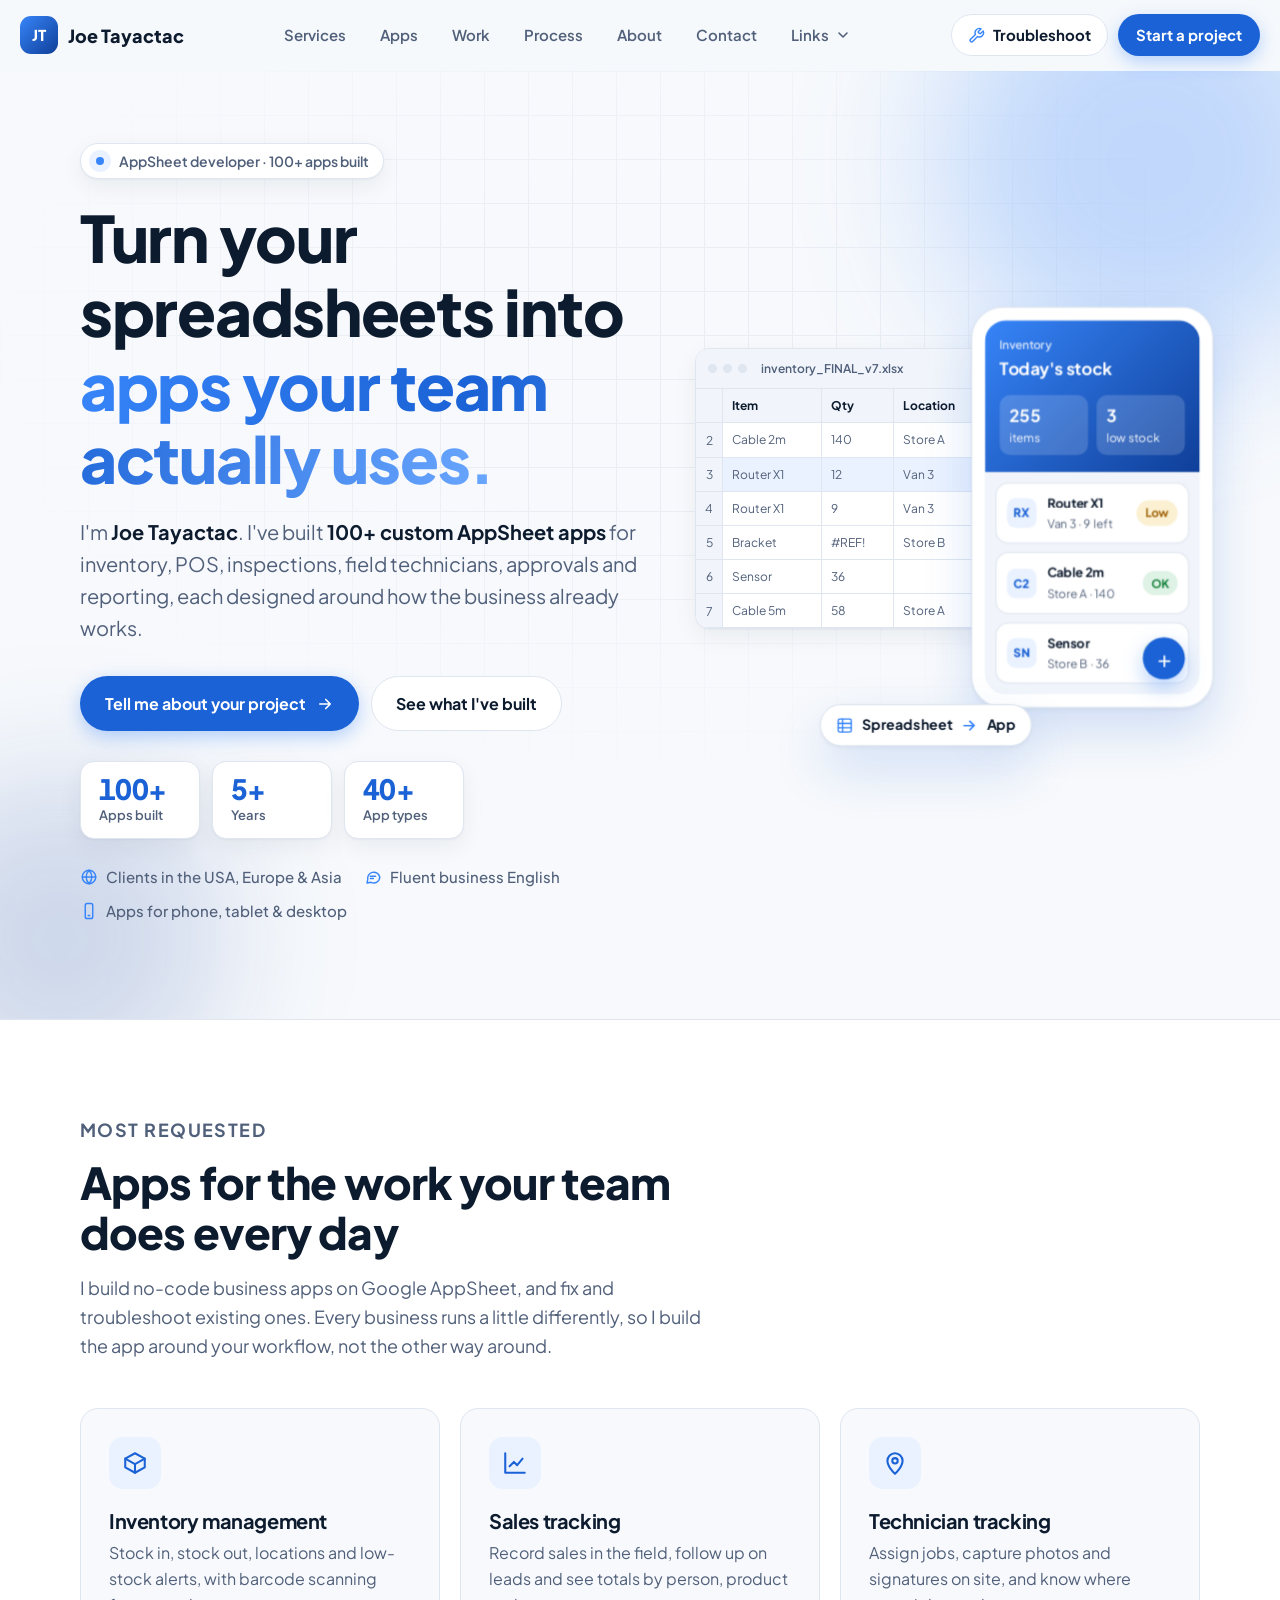
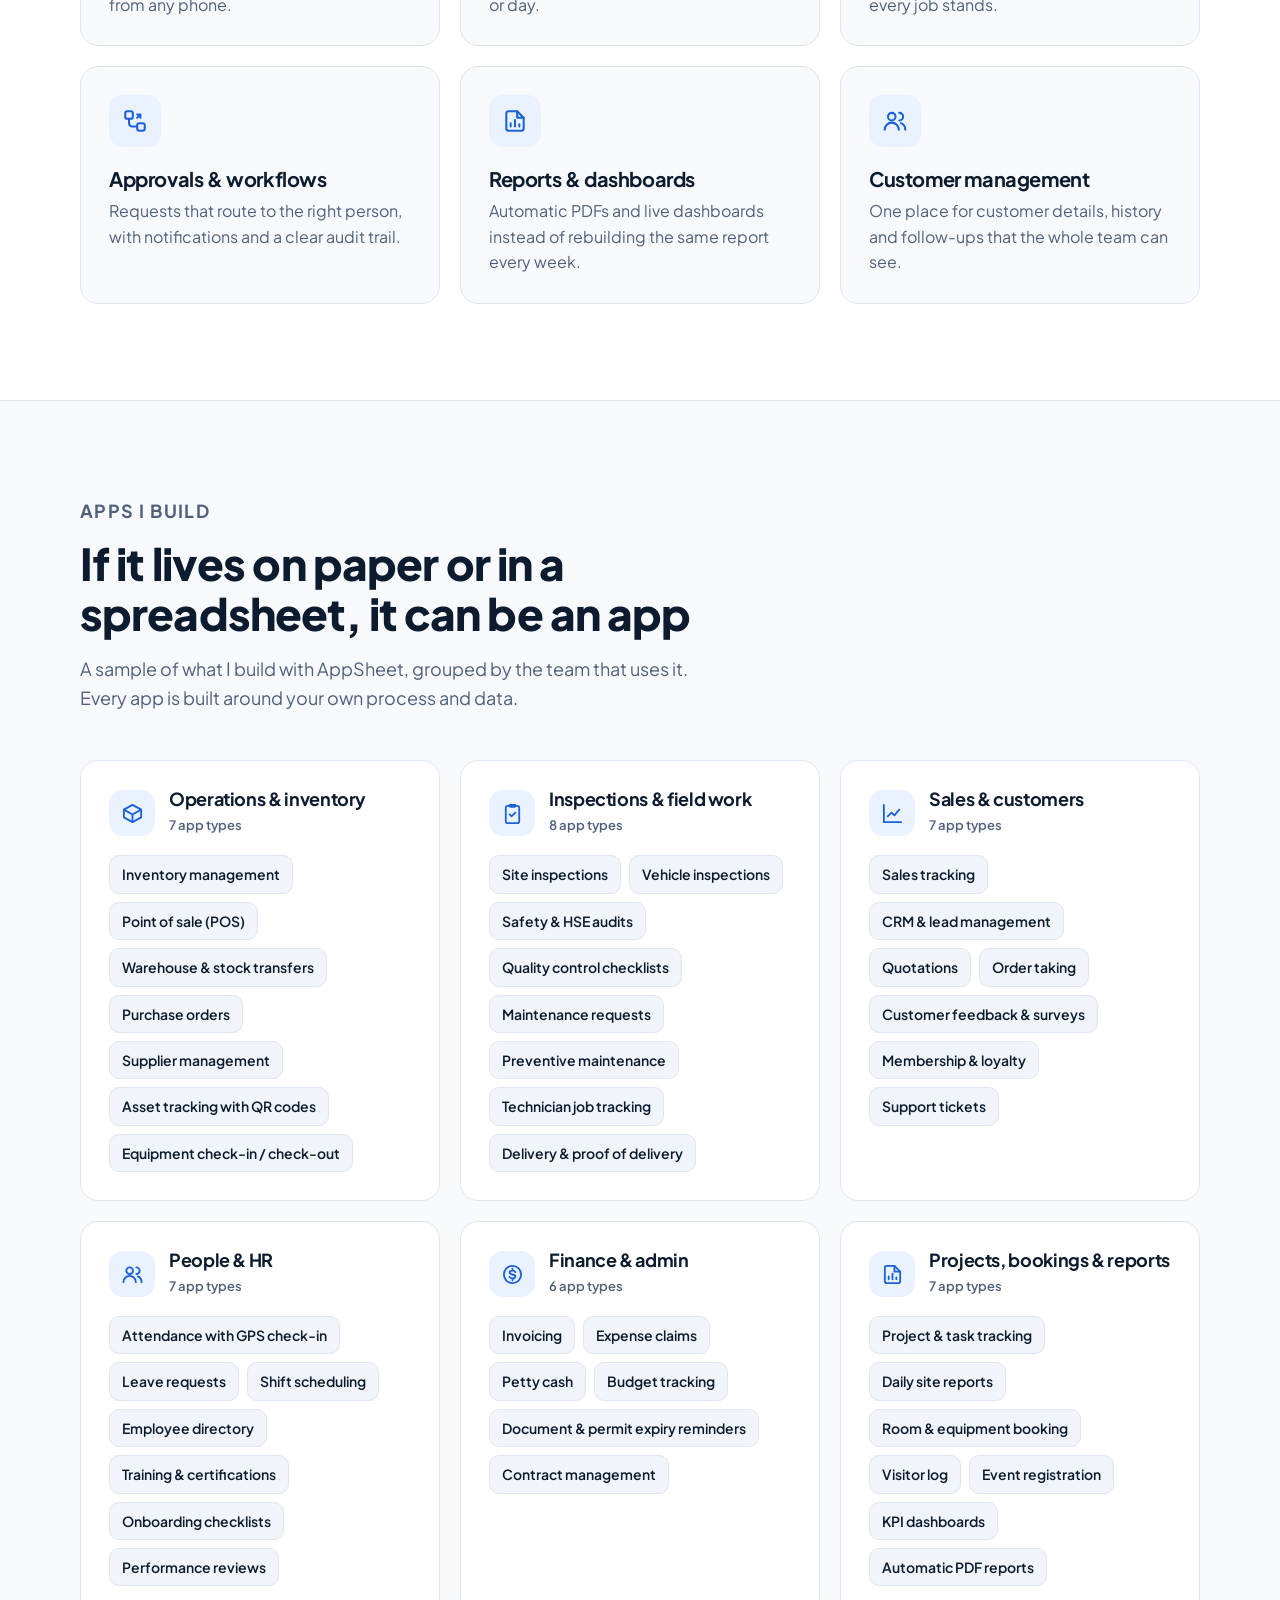
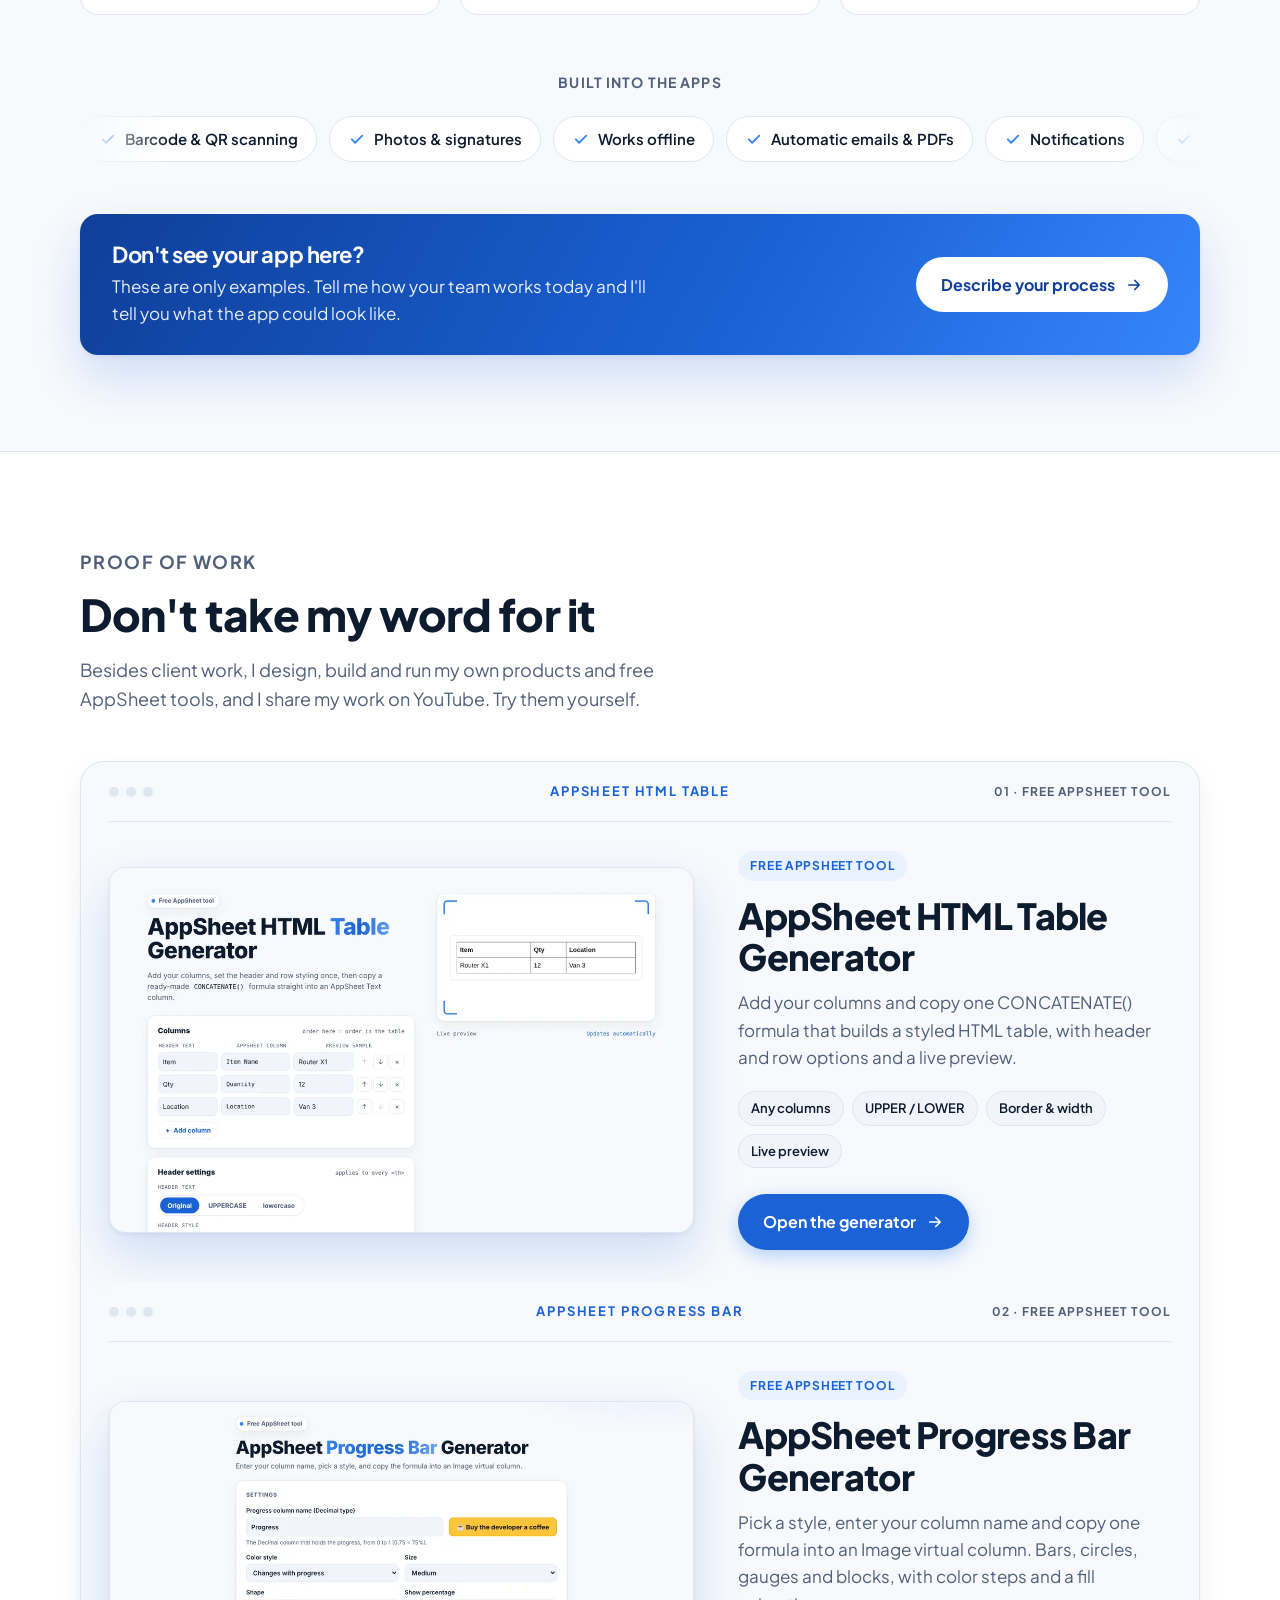
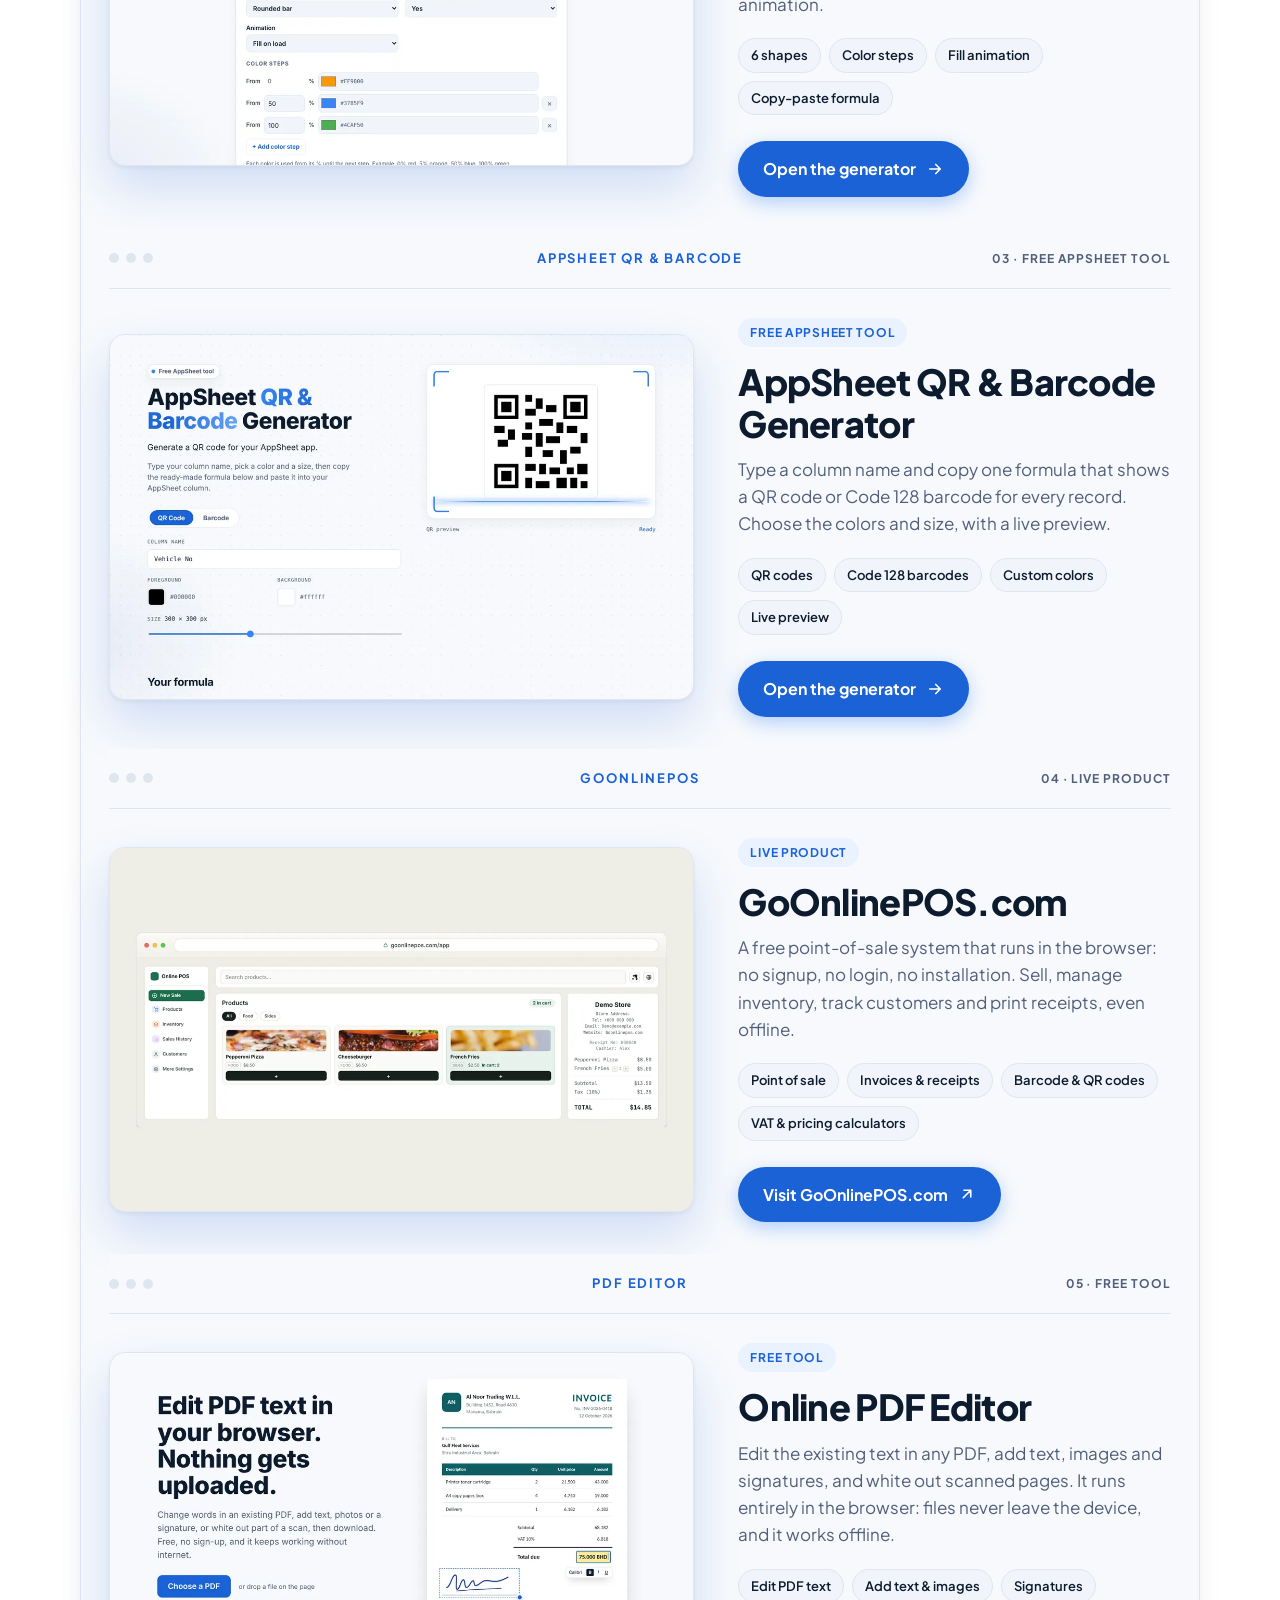
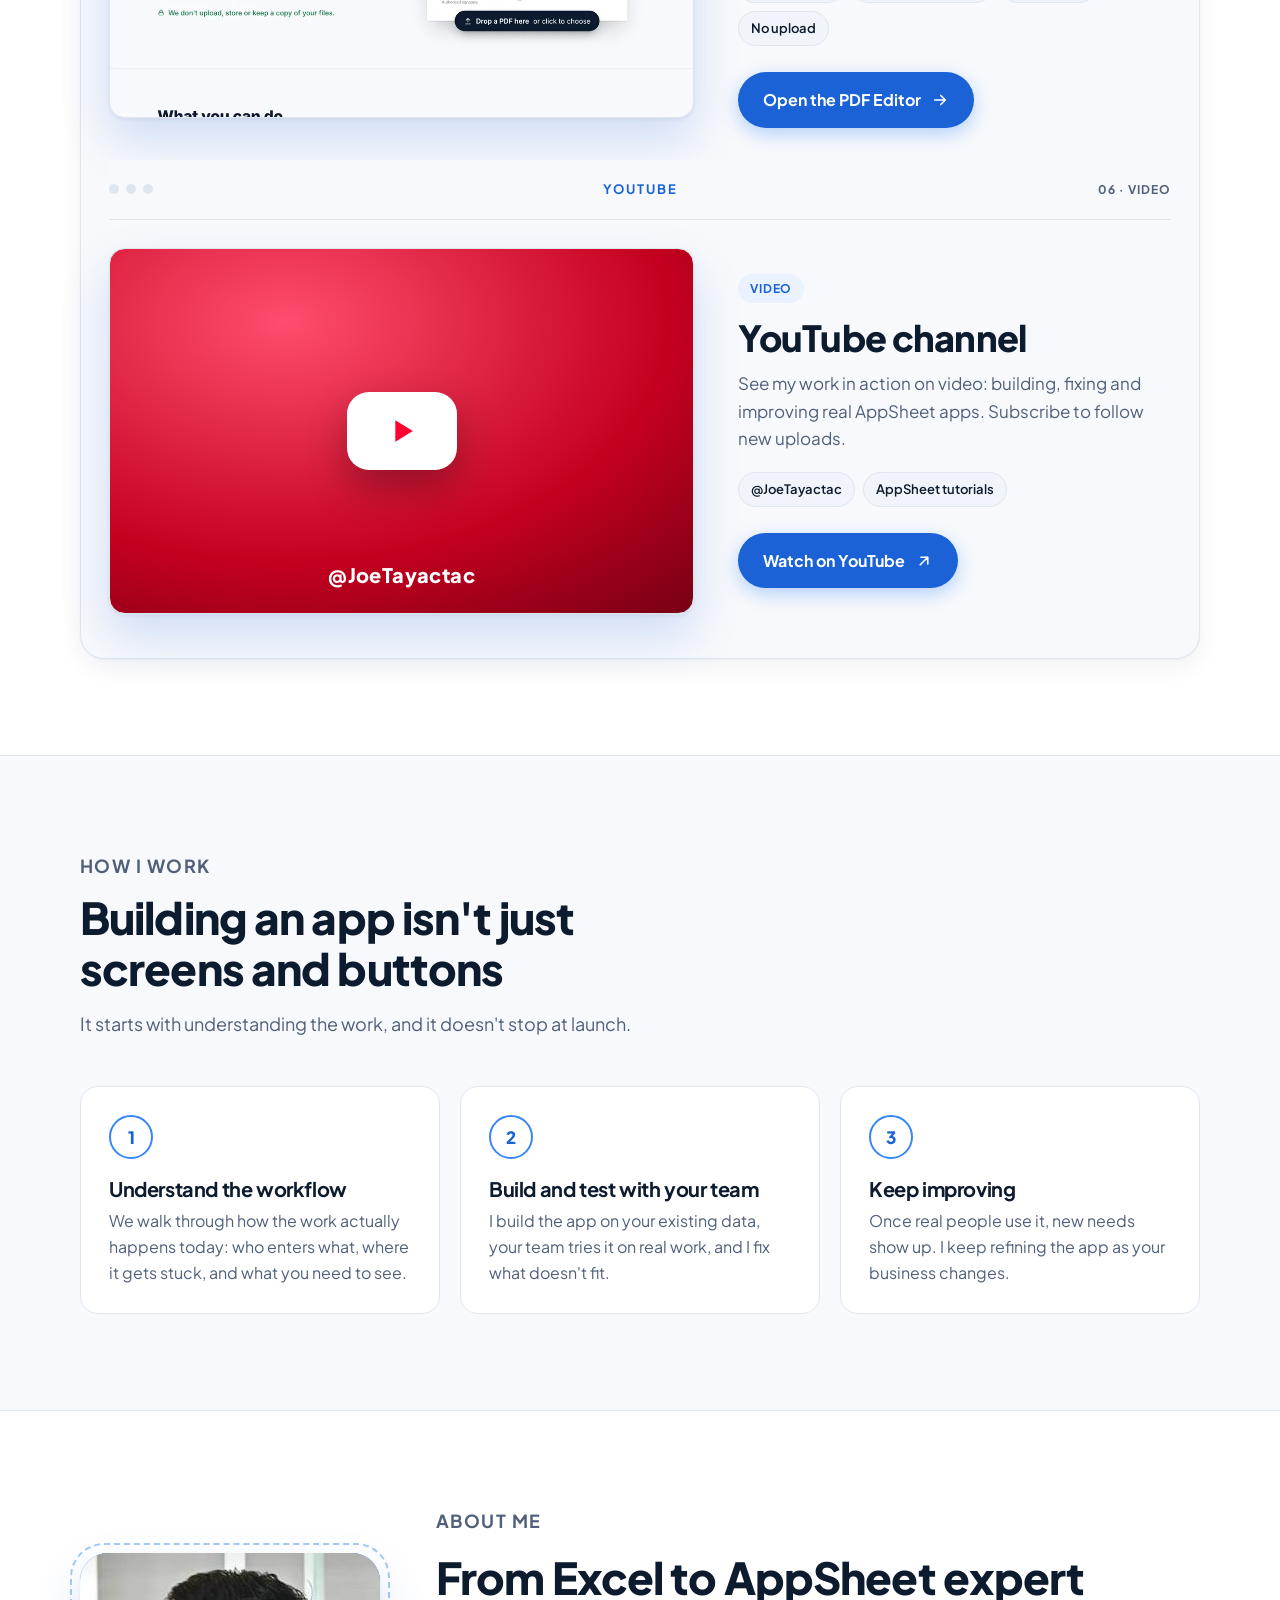
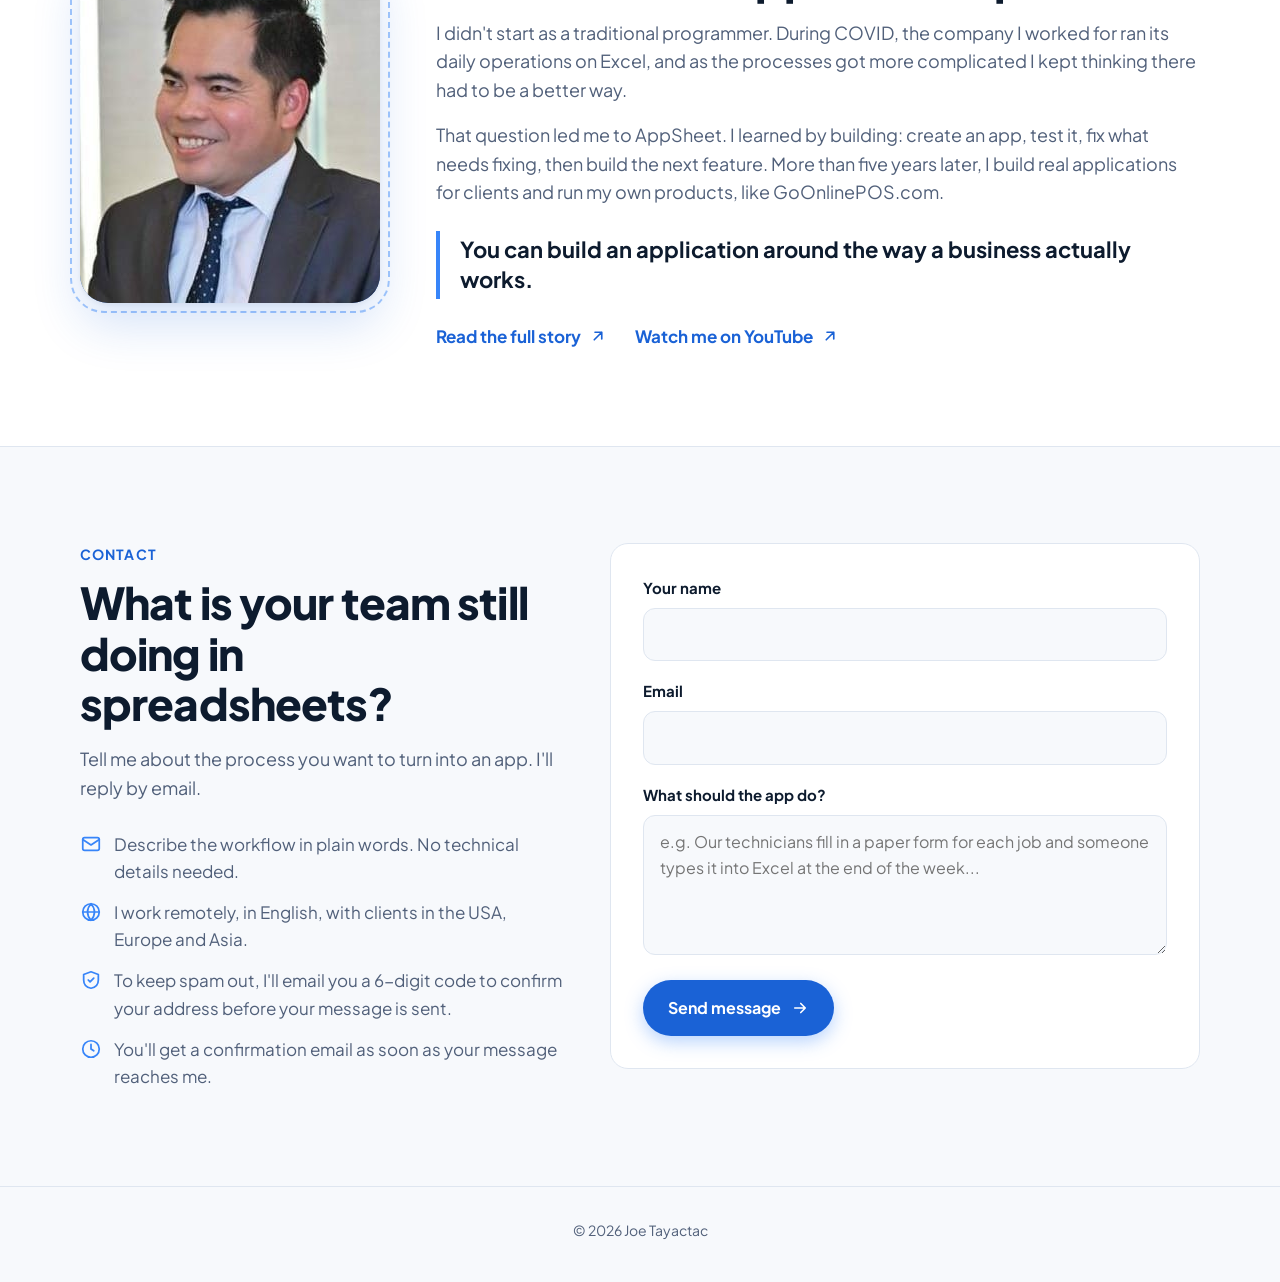
==== commit dc3ca8bf: "Turn Proof of work into a stacking, compressing project list Each project now has a window-style tit" ====
--- a/index.html
+++ b/index.html
@@ -406,20 +406,61 @@
   .catalog-cta .btn-primary { background: #fff; color: var(--blue-deep); box-shadow: none; }
   .catalog-cta .btn-primary::after { background: linear-gradient(110deg, transparent 30%, rgba(55, 133, 249, 0.18) 50%, transparent 70%); }
 
-  .work { display: grid; grid-template-columns: repeat(3, 1fr); gap: 20px; }
-  .yt { overflow: hidden; }
-  .yt-badge {
-    position: absolute; top: 28px; right: 28px;
-    width: 56px; height: 40px; border-radius: 12px;
-    background: #ff0033; color: #fff; display: grid; place-items: center;
-    box-shadow: 0 8px 20px rgba(255, 0, 51, 0.3);
-    transition: transform 0.35s var(--ease);
-  }
-  .yt-badge svg { width: 20px; height: 20px; }
-  .yt:hover .yt-badge { transform: scale(1.12) rotate(-6deg); }
-  .project { display: flex; flex-direction: column; padding: 32px; }
-  .project .tag { align-self: flex-start; font-size: 12px; font-weight: 700; letter-spacing: 0.06em; text-transform: uppercase; color: var(--blue-strong); background: var(--blue-tint); padding: 5px 12px; border-radius: 999px; margin-bottom: 18px; }
-  .project h3 { font-size: 26px; margin-bottom: 10px; }
+  .stack {
+    --stack-top: 86px; --head-h: 60px;
+    position: relative; padding: 0 28px 12px;
+    background: var(--bg); border: 1px solid var(--border); border-radius: 24px; box-shadow: var(--shadow);
+  }
+  .stack-anchor { height: 0; }
+  .stack-item { position: relative; background: var(--bg); }
+  .stack-head {
+    display: grid; grid-template-columns: 1fr auto 1fr; align-items: center; gap: 12px;
+    width: 100%; height: var(--head-h); padding: 0; margin: 0;
+    background: none; border: 0; border-bottom: 1px solid var(--border);
+    font: inherit; color: inherit; text-align: left; cursor: pointer;
+  }
+  .stack-dots { display: flex; gap: 7px; }
+  .stack-dots i { width: 10px; height: 10px; border-radius: 50%; background: var(--border); transition: background 0.3s; }
+  .stack-head:hover .stack-dots i:nth-child(1) { background: #ff5f57; }
+  .stack-head:hover .stack-dots i:nth-child(2) { background: #febc2e; }
+  .stack-head:hover .stack-dots i:nth-child(3) { background: #28c840; }
+  .stack-name { min-width: 0; overflow: hidden; text-overflow: ellipsis; font-size: 13px; font-weight: 700; letter-spacing: 0.14em; text-transform: uppercase; color: var(--muted); transition: color 0.3s; white-space: nowrap; }
+  .stack-no { justify-self: end; font-size: 12px; font-weight: 700; letter-spacing: 0.08em; text-transform: uppercase; color: var(--muted); white-space: nowrap; }
+  .stack-head:hover .stack-name, .stack-item.is-open .stack-name { color: var(--blue-strong); }
+  .stack-body {
+    display: grid; grid-template-columns: minmax(0, 1.15fr) minmax(0, 0.85fr); gap: 44px; align-items: center;
+    padding: 28px 0 32px; transform-origin: 50% 0;
+  }
+  .stack-shot {
+    display: block; position: relative; aspect-ratio: 16 / 10; overflow: hidden;
+    border-radius: 16px; border: 1px solid var(--border); background: var(--surface-2); box-shadow: var(--shadow-lift);
+  }
+  .stack-shot img { width: 100%; height: 100%; object-fit: cover; object-position: top; transition: transform 0.9s var(--ease); }
+  .stack-shot:hover img { transform: scale(1.04); }
+  .yt-shot { display: grid; place-items: center; background: radial-gradient(120% 120% at 30% 20%, #ff4d6d, #c4001f 55%, #5c0010); }
+  .yt-play { display: grid; place-items: center; width: 110px; height: 78px; border-radius: 22px; background: #fff; color: #ff0033; box-shadow: 0 18px 40px rgba(0, 0, 0, 0.3); transition: transform 0.4s var(--ease); }
+  .yt-play svg { width: 40px; height: 40px; }
+  .yt-shot:hover .yt-play { transform: scale(1.1); }
+  .yt-handle { position: absolute; bottom: 22px; left: 0; right: 0; text-align: center; color: #fff; font-weight: 800; font-size: 20px; letter-spacing: 0.02em; }
+  .stack-info .tag { display: inline-block; font-size: 12px; font-weight: 700; letter-spacing: 0.06em; text-transform: uppercase; color: var(--blue-strong); background: var(--blue-tint); padding: 5px 12px; border-radius: 999px; }
+  .stack-info h3 { font-size: clamp(26px, 3vw, 36px); font-weight: 800; margin: 14px 0 12px; }
+  .stack-info p { color: var(--muted); font-size: 17px; }
+  .stack-info .chips { margin: 20px 0 26px; }
+  @media (min-width: 900px) and (min-height: 700px) {
+    .stack-item { position: sticky; top: calc(var(--stack-top) + var(--i) * var(--head-h)); }
+  }
+  @media (max-width: 899px) {
+    .stack { padding: 0 20px 8px; }
+    .stack-body { grid-template-columns: minmax(0, 1fr); gap: 22px; }
+  }
+  @media (max-width: 560px) {
+    .stack { padding: 0 16px 4px; border-radius: 20px; }
+    .stack-head { grid-template-columns: auto 1fr; }
+    .stack-dots { display: none; }
+    .stack-no { font-size: 11px; }
+    .stack-no-tag { display: none; }
+    .stack-info .btn { width: 100%; justify-content: center; }
+  }
   .chips { display: flex; flex-wrap: wrap; gap: 8px; margin: 20px 0 26px; padding: 0; list-style: none; }
   .chips li { font-size: 13px; font-weight: 600; padding: 6px 12px; border-radius: 999px; border: 1px solid var(--border); background: var(--surface-2); transition: border-color 0.2s, color 0.2s; }
   .chips li:hover { border-color: var(--blue); color: var(--blue-strong); }
@@ -504,7 +545,7 @@
     .hero-grid, .about, .contact-grid { grid-template-columns: 1fr; }
     .hero { padding-top: 48px; }
     .visual { max-width: 520px; width: 100%; margin: 0 auto; }
-    .services, .steps, .catalog, .work { grid-template-columns: 1fr 1fr; }
+    .services, .steps, .catalog { grid-template-columns: 1fr 1fr; }
     .about { gap: 36px; }
     .portrait { width: 220px; }
   }
@@ -512,8 +553,8 @@
     body { font-size: 16px; }
     .wrap { padding: 0 16px; }
     .section { padding: 72px 0; }
-    .services, .steps, .catalog, .work { grid-template-columns: 1fr; }
-    .card, .project, .form-card { padding: 24px; }
+    .services, .steps, .catalog { grid-template-columns: 1fr; }
+    .card, .form-card { padding: 24px; }
     .catalog-cta { padding: 24px; }
     .catalog-cta .btn { width: 100%; justify-content: center; }
     .stats div { min-width: 0; flex: 1 1 0; padding: 10px 12px; }
@@ -807,80 +848,114 @@
         <h2>Don't take my word for it</h2>
         <p>Besides client work, I design, build and run my own products and free AppSheet tools, and I share my work on YouTube. Try them yourself.</p>
       </div>
-      <div class="work">
-        <article class="card project reveal">
-          <span class="tag">Free AppSheet tool</span>
-          <h3>AppSheet HTML Table Generator</h3>
-          <p>Add your columns and copy one CONCATENATE() formula that builds a styled HTML table, with header and row options and a live preview.</p>
-          <ul class="chips" aria-label="Features">
-            <li>Any columns</li>
-            <li>UPPER / LOWER</li>
-            <li>Border &amp; width</li>
-            <li>Live preview</li>
-          </ul>
-          <a class="link-arrow" href="appsheet-html-table/">Open the generator <svg aria-hidden="true"><use href="#i-arrow"/></svg></a>
-        </article>
-        <article class="card project reveal">
-          <span class="tag">Free AppSheet tool</span>
-          <h3>AppSheet Progress Bar Generator</h3>
-          <p>Pick a style, enter your column name and copy one formula into an Image virtual column. Bars, circles, gauges and blocks, with color steps and a fill animation.</p>
-          <ul class="chips" aria-label="Features">
-            <li>6 shapes</li>
-            <li>Color steps</li>
-            <li>Fill animation</li>
-            <li>Copy-paste formula</li>
-          </ul>
-          <a class="link-arrow" href="appsheet-progress-bar/">Open the generator <svg aria-hidden="true"><use href="#i-arrow"/></svg></a>
-        </article>
-        <article class="card project reveal">
-          <span class="tag">Free AppSheet tool</span>
-          <h3>AppSheet QR &amp; Barcode Generator</h3>
-          <p>Type a column name and copy one formula that shows a QR code or Code 128 barcode for every record. Choose the colors and size, with a live preview.</p>
-          <ul class="chips" aria-label="Features">
-            <li>QR codes</li>
-            <li>Code 128 barcodes</li>
-            <li>Custom colors</li>
-            <li>Live preview</li>
-          </ul>
-          <a class="link-arrow" href="appsheet-qr-barcode/">Open the generator <svg aria-hidden="true"><use href="#i-arrow"/></svg></a>
-        </article>
-        <article class="card project reveal">
-          <span class="tag">Live product</span>
-          <h3>GoOnlinePOS.com</h3>
-          <p>A free point-of-sale system that runs in the browser: no signup, no login, no installation. Sell, manage inventory, track customers and print receipts, even offline.</p>
-          <ul class="chips" aria-label="Included free tools">
-            <li>Point of sale</li>
-            <li>Invoice generator</li>
-            <li>Receipt generator</li>
-            <li>Barcode &amp; QR codes</li>
-            <li>VAT calculator</li>
-            <li>Pricing calculator</li>
-          </ul>
-          <a class="link-arrow" href="https://goonlinepos.com/" target="_blank" rel="noopener">Visit GoOnlinePOS.com <svg aria-hidden="true"><use href="#i-out"/></svg></a>
-        </article>
-        <article class="card project reveal">
-          <span class="tag">Free tool</span>
-          <h3>Online PDF Editor</h3>
-          <p>Edit the existing text in any PDF, add text, images and signatures, and white out scanned pages. It runs entirely in the browser: files never leave the device, and it works offline.</p>
-          <ul class="chips" aria-label="Features">
-            <li>Edit PDF text</li>
-            <li>Add text &amp; images</li>
-            <li>Signatures</li>
-            <li>White-out</li>
-            <li>Works offline</li>
-            <li>No upload</li>
-          </ul>
-          <a class="link-arrow" href="pdf-editor/">Open the PDF Editor <svg aria-hidden="true"><use href="#i-arrow"/></svg></a>
-        </article>
-        <article class="card project yt reveal">
-          <span class="tag">Video</span>
-          <div class="yt-badge" aria-hidden="true"><svg><use href="#i-play"/></svg></div>
-          <h3>YouTube channel</h3>
-          <p>See my work in action on video. Subscribe to follow new uploads.</p>
-          <ul class="chips" aria-label="Channel">
-            <li>@JoeTayactac</li>
-          </ul>
-          <a class="link-arrow" href="https://www.youtube.com/@JoeTayactac" target="_blank" rel="noopener">Watch on YouTube <svg aria-hidden="true"><use href="#i-out"/></svg></a>
+      <div class="stack reveal" id="workStack">
+        <div class="stack-anchor" id="work-1"></div>
+        <article class="stack-item" style="--i:0">
+          <button class="stack-head" type="button" data-target="work-1" aria-label="Show AppSheet HTML Table Generator">
+            <span class="stack-dots" aria-hidden="true"><i></i><i></i><i></i></span>
+            <span class="stack-name">AppSheet HTML Table</span>
+            <span class="stack-no">01<span class="stack-no-tag"> &middot; Free AppSheet tool</span></span>
+          </button>
+          <div class="stack-body">
+            <a class="stack-shot" href="appsheet-html-table/" tabindex="-1" aria-hidden="true"><img src="assets/work/html-table.webp" width="1120" height="700" loading="lazy" alt=""></a>
+            <div class="stack-info">
+              <span class="tag">Free AppSheet tool</span>
+              <h3>AppSheet HTML Table Generator</h3>
+              <p>Add your columns and copy one CONCATENATE() formula that builds a styled HTML table, with header and row options and a live preview.</p>
+              <ul class="chips" aria-label="Features"><li>Any columns</li><li>UPPER / LOWER</li><li>Border &amp; width</li><li>Live preview</li></ul>
+              <a class="btn btn-primary" href="appsheet-html-table/">Open the generator <svg aria-hidden="true"><use href="#i-arrow"/></svg></a>
+            </div>
+          </div>
+        </article>
+        <div class="stack-anchor" id="work-2"></div>
+        <article class="stack-item" style="--i:1">
+          <button class="stack-head" type="button" data-target="work-2" aria-label="Show AppSheet Progress Bar Generator">
+            <span class="stack-dots" aria-hidden="true"><i></i><i></i><i></i></span>
+            <span class="stack-name">AppSheet Progress Bar</span>
+            <span class="stack-no">02<span class="stack-no-tag"> &middot; Free AppSheet tool</span></span>
+          </button>
+          <div class="stack-body">
+            <a class="stack-shot" href="appsheet-progress-bar/" tabindex="-1" aria-hidden="true"><img src="assets/work/progress-bar.webp" width="1120" height="700" loading="lazy" alt=""></a>
+            <div class="stack-info">
+              <span class="tag">Free AppSheet tool</span>
+              <h3>AppSheet Progress Bar Generator</h3>
+              <p>Pick a style, enter your column name and copy one formula into an Image virtual column. Bars, circles, gauges and blocks, with color steps and a fill animation.</p>
+              <ul class="chips" aria-label="Features"><li>6 shapes</li><li>Color steps</li><li>Fill animation</li><li>Copy-paste formula</li></ul>
+              <a class="btn btn-primary" href="appsheet-progress-bar/">Open the generator <svg aria-hidden="true"><use href="#i-arrow"/></svg></a>
+            </div>
+          </div>
+        </article>
+        <div class="stack-anchor" id="work-3"></div>
+        <article class="stack-item" style="--i:2">
+          <button class="stack-head" type="button" data-target="work-3" aria-label="Show AppSheet QR &amp; Barcode Generator">
+            <span class="stack-dots" aria-hidden="true"><i></i><i></i><i></i></span>
+            <span class="stack-name">AppSheet QR &amp; Barcode</span>
+            <span class="stack-no">03<span class="stack-no-tag"> &middot; Free AppSheet tool</span></span>
+          </button>
+          <div class="stack-body">
+            <a class="stack-shot" href="appsheet-qr-barcode/" tabindex="-1" aria-hidden="true"><img src="assets/work/qr-barcode.webp" width="1120" height="700" loading="lazy" alt=""></a>
+            <div class="stack-info">
+              <span class="tag">Free AppSheet tool</span>
+              <h3>AppSheet QR &amp; Barcode Generator</h3>
+              <p>Type a column name and copy one formula that shows a QR code or Code 128 barcode for every record. Choose the colors and size, with a live preview.</p>
+              <ul class="chips" aria-label="Features"><li>QR codes</li><li>Code 128 barcodes</li><li>Custom colors</li><li>Live preview</li></ul>
+              <a class="btn btn-primary" href="appsheet-qr-barcode/">Open the generator <svg aria-hidden="true"><use href="#i-arrow"/></svg></a>
+            </div>
+          </div>
+        </article>
+        <div class="stack-anchor" id="work-4"></div>
+        <article class="stack-item" style="--i:3">
+          <button class="stack-head" type="button" data-target="work-4" aria-label="Show GoOnlinePOS.com">
+            <span class="stack-dots" aria-hidden="true"><i></i><i></i><i></i></span>
+            <span class="stack-name">GoOnlinePOS</span>
+            <span class="stack-no">04<span class="stack-no-tag"> &middot; Live product</span></span>
+          </button>
+          <div class="stack-body">
+            <a class="stack-shot" href="https://goonlinepos.com/" target="_blank" rel="noopener" tabindex="-1" aria-hidden="true"><img src="assets/work/goonlinepos.webp" width="1120" height="700" loading="lazy" alt=""></a>
+            <div class="stack-info">
+              <span class="tag">Live product</span>
+              <h3>GoOnlinePOS.com</h3>
+              <p>A free point-of-sale system that runs in the browser: no signup, no login, no installation. Sell, manage inventory, track customers and print receipts, even offline.</p>
+              <ul class="chips" aria-label="Features"><li>Point of sale</li><li>Invoices &amp; receipts</li><li>Barcode &amp; QR codes</li><li>VAT &amp; pricing calculators</li></ul>
+              <a class="btn btn-primary" href="https://goonlinepos.com/" target="_blank" rel="noopener">Visit GoOnlinePOS.com <svg aria-hidden="true"><use href="#i-out"/></svg></a>
+            </div>
+          </div>
+        </article>
+        <div class="stack-anchor" id="work-5"></div>
+        <article class="stack-item" style="--i:4">
+          <button class="stack-head" type="button" data-target="work-5" aria-label="Show Online PDF Editor">
+            <span class="stack-dots" aria-hidden="true"><i></i><i></i><i></i></span>
+            <span class="stack-name">PDF Editor</span>
+            <span class="stack-no">05<span class="stack-no-tag"> &middot; Free tool</span></span>
+          </button>
+          <div class="stack-body">
+            <a class="stack-shot" href="pdf-editor/" tabindex="-1" aria-hidden="true"><img src="assets/work/pdf-editor.webp" width="1120" height="700" loading="lazy" alt=""></a>
+            <div class="stack-info">
+              <span class="tag">Free tool</span>
+              <h3>Online PDF Editor</h3>
+              <p>Edit the existing text in any PDF, add text, images and signatures, and white out scanned pages. It runs entirely in the browser: files never leave the device, and it works offline.</p>
+              <ul class="chips" aria-label="Features"><li>Edit PDF text</li><li>Add text &amp; images</li><li>Signatures</li><li>No upload</li></ul>
+              <a class="btn btn-primary" href="pdf-editor/">Open the PDF Editor <svg aria-hidden="true"><use href="#i-arrow"/></svg></a>
+            </div>
+          </div>
+        </article>
+        <div class="stack-anchor" id="work-6"></div>
+        <article class="stack-item" style="--i:5">
+          <button class="stack-head" type="button" data-target="work-6" aria-label="Show YouTube channel">
+            <span class="stack-dots" aria-hidden="true"><i></i><i></i><i></i></span>
+            <span class="stack-name">YouTube</span>
+            <span class="stack-no">06<span class="stack-no-tag"> &middot; Video</span></span>
+          </button>
+          <div class="stack-body">
+            <a class="stack-shot yt-shot" href="https://www.youtube.com/@JoeTayactac" target="_blank" rel="noopener" tabindex="-1" aria-hidden="true"><span class="yt-play"><svg><use href="#i-play"/></svg></span><span class="yt-handle">@JoeTayactac</span></a>
+            <div class="stack-info">
+              <span class="tag">Video</span>
+              <h3>YouTube channel</h3>
+              <p>See my work in action on video: building, fixing and improving real AppSheet apps. Subscribe to follow new uploads.</p>
+              <ul class="chips" aria-label="Features"><li>@JoeTayactac</li><li>AppSheet tutorials</li></ul>
+              <a class="btn btn-primary" href="https://www.youtube.com/@JoeTayactac" target="_blank" rel="noopener">Watch on YouTube <svg aria-hidden="true"><use href="#i-out"/></svg></a>
+            </div>
+          </div>
         </article>
       </div>
     </div>
@@ -1051,6 +1126,43 @@
   if (landingTopic) {
     history.replaceState(null, "", location.pathname + location.hash);
     applyTopic(landingTopic);
+  }
+
+  var stack = document.getElementById("workStack");
+  if (stack) {
+    var stackItems = [].slice.call(stack.querySelectorAll(".stack-item"));
+    var stickyMq = window.matchMedia("(min-width: 900px) and (min-height: 700px)");
+    var stackTicking = false;
+    var cssNum = function(name) { return parseFloat(getComputedStyle(stack).getPropertyValue(name)) || 0; };
+    var updateStack = function() {
+      stackTicking = false;
+      var on = stickyMq.matches && !reduceMotion;
+      var headH = cssNum("--head-h");
+      stackItems.forEach(function(item, i) {
+        var body = item.querySelector(".stack-body");
+        var next = stackItems[i + 1];
+        var covered = 0;
+        if (on && next) {
+          var a = item.getBoundingClientRect(), b = next.getBoundingClientRect();
+          covered = Math.max(0, Math.min(1, (a.top + headH + body.offsetHeight - b.top) / body.offsetHeight));
+          if (covered < 0.02) covered = 0;
+        }
+        body.style.transform = covered ? "scale(" + (1 - covered * 0.08).toFixed(4) + ")" : "";
+        body.style.opacity = covered ? (1 - covered * 0.85).toFixed(3) : "";
+        item.classList.toggle("is-open", covered < 0.5);
+      });
+    };
+    var queueStack = function() { if (!stackTicking) { stackTicking = true; requestAnimationFrame(updateStack); } };
+    window.addEventListener("scroll", queueStack, { passive: true });
+    window.addEventListener("resize", queueStack);
+    updateStack();
+    stack.querySelectorAll(".stack-head").forEach(function(head, i) {
+      head.addEventListener("click", function() {
+        var anchor = document.getElementById(head.getAttribute("data-target"));
+        var offset = stickyMq.matches ? cssNum("--stack-top") + i * cssNum("--head-h") : 86;
+        window.scrollTo({ top: anchor.getBoundingClientRect().top + window.scrollY - offset, behavior: reduceMotion ? "auto" : "smooth" });
+      });
+    });
   }
 
   var landingTarget = location.hash ? document.getElementById(decodeURIComponent(location.hash.slice(1))) : null;
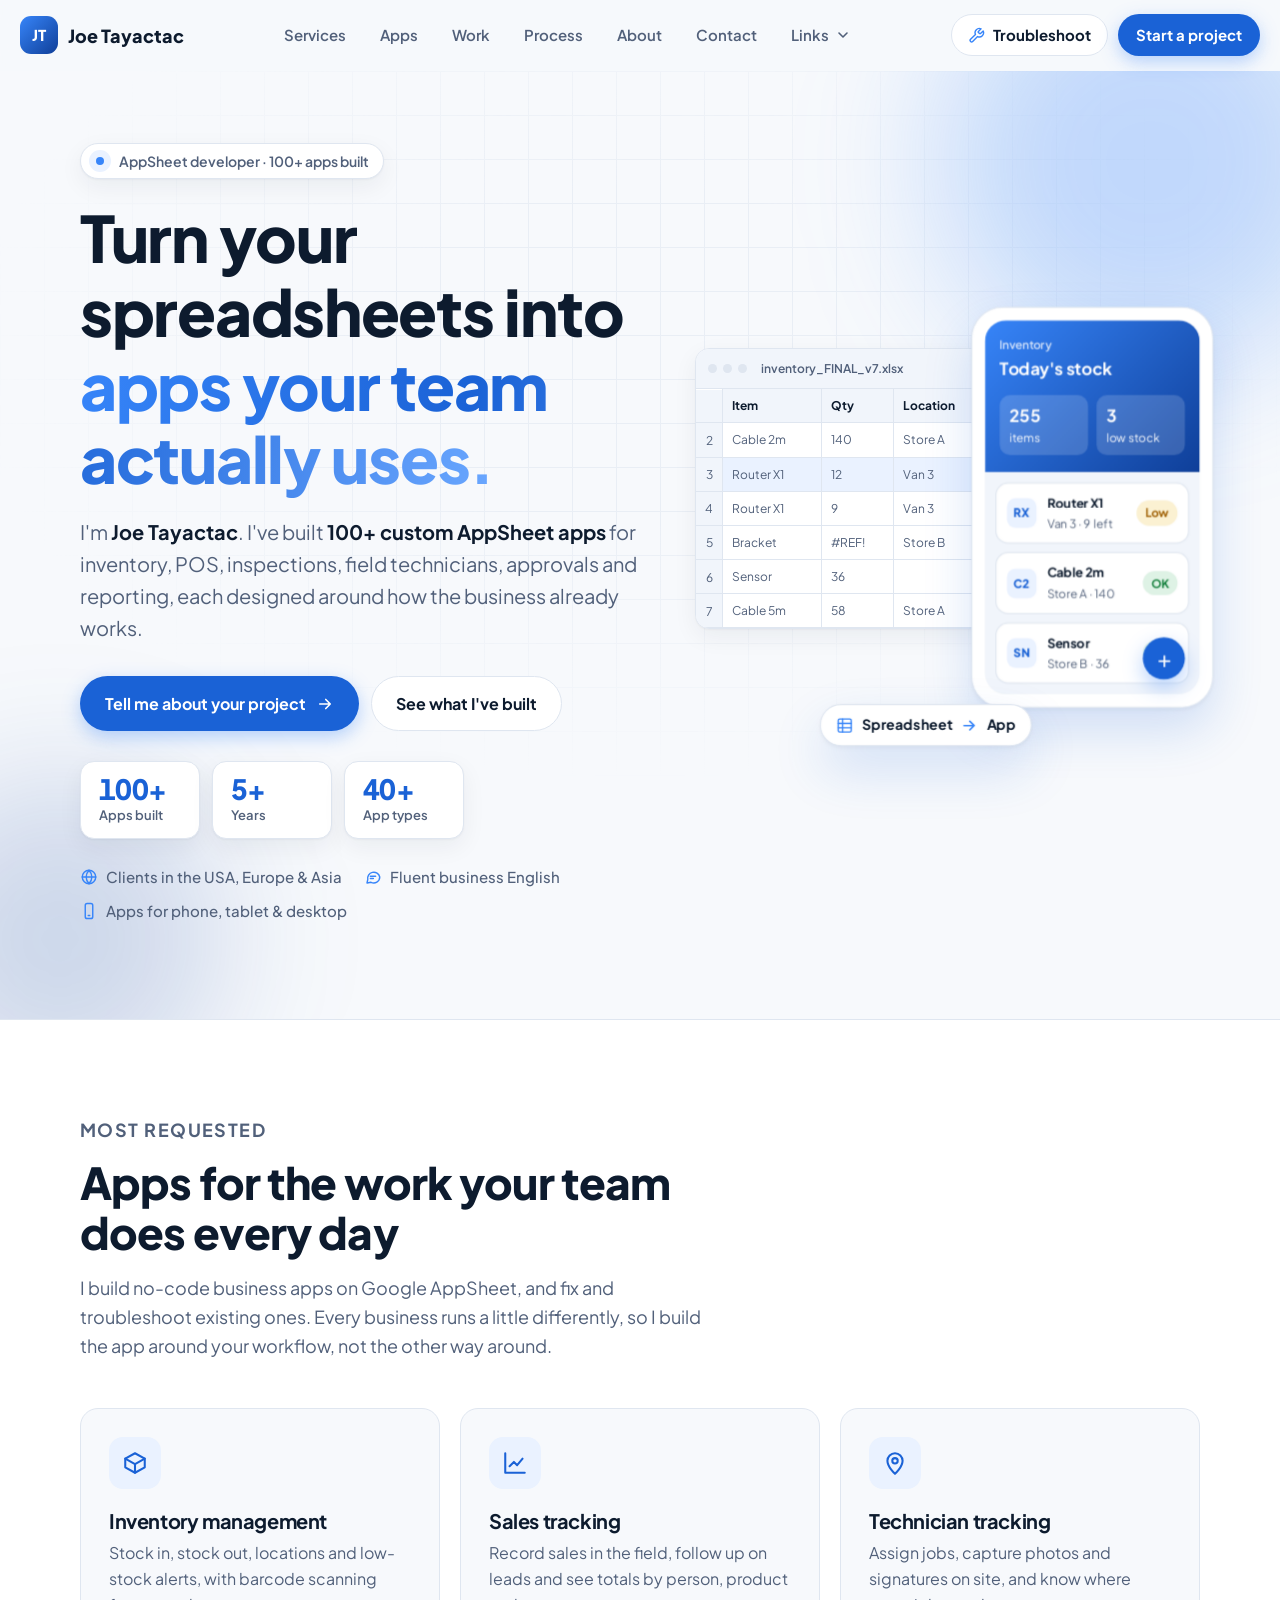
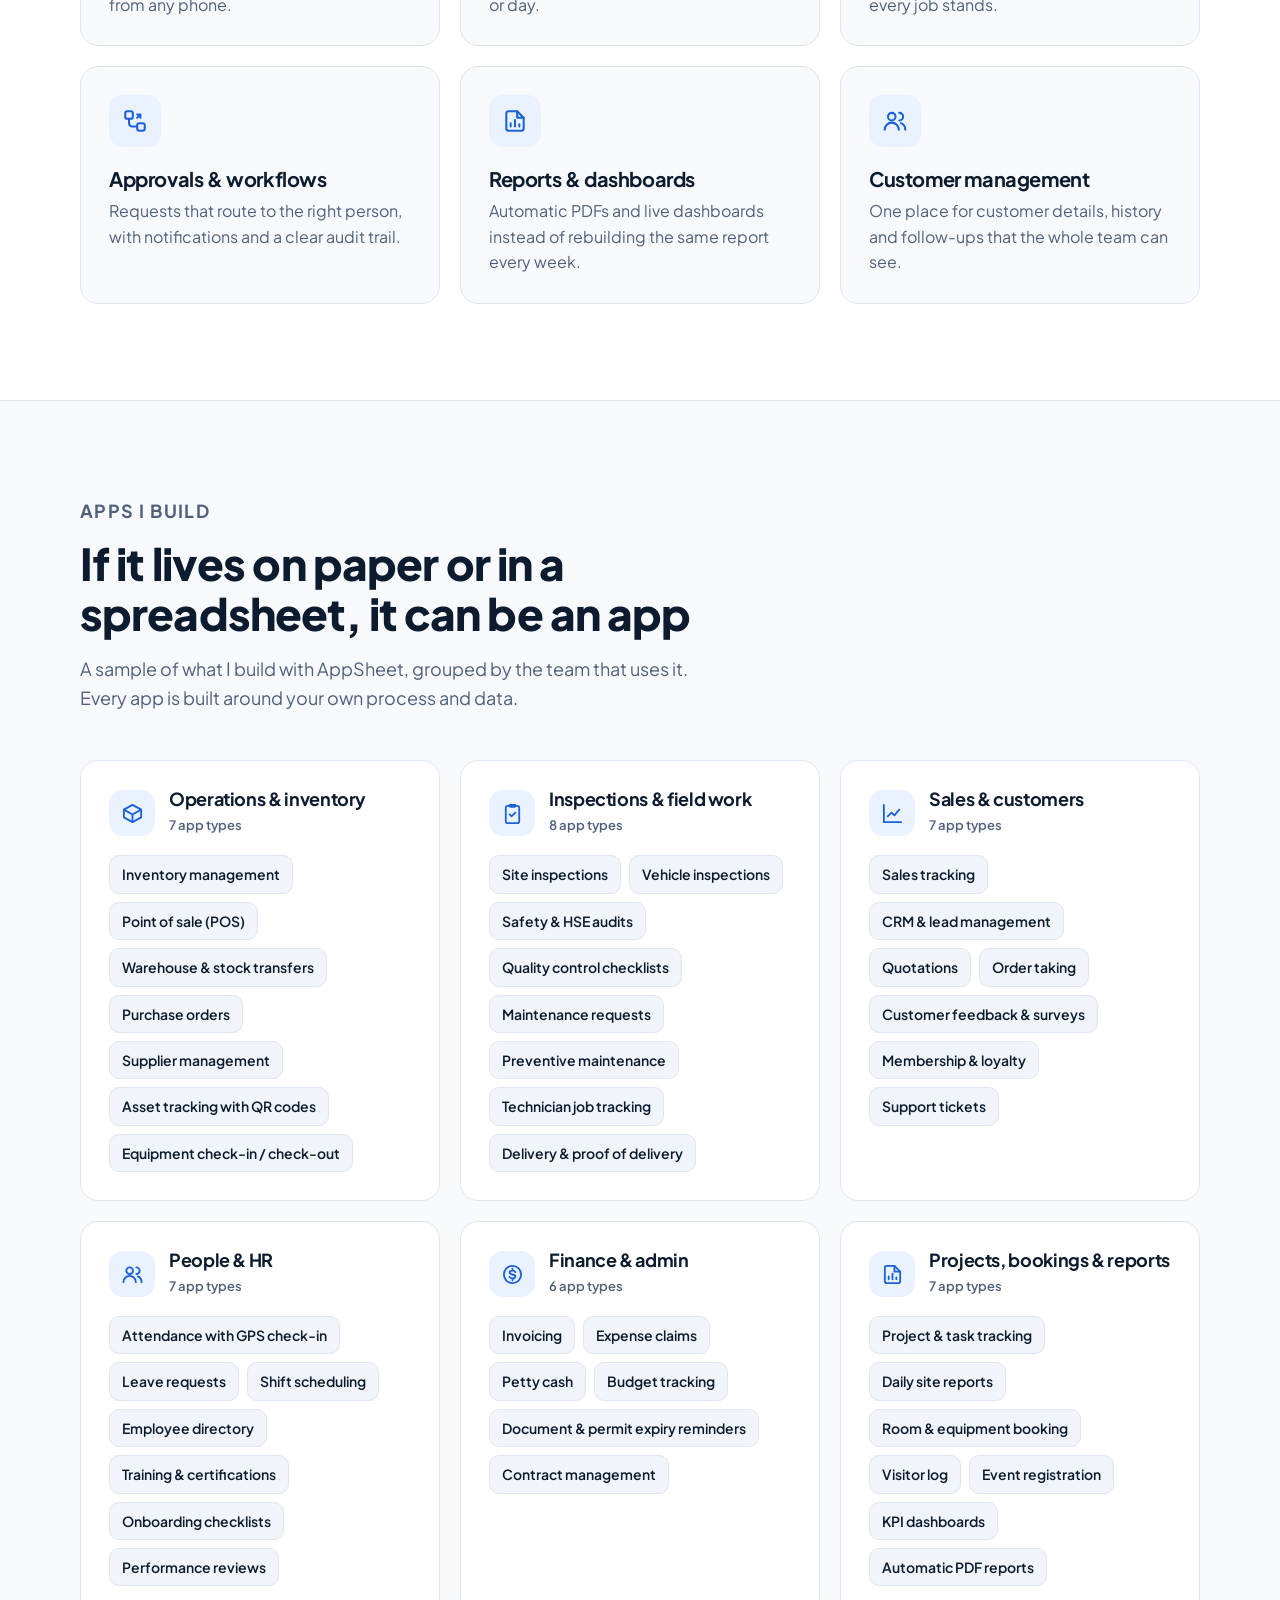
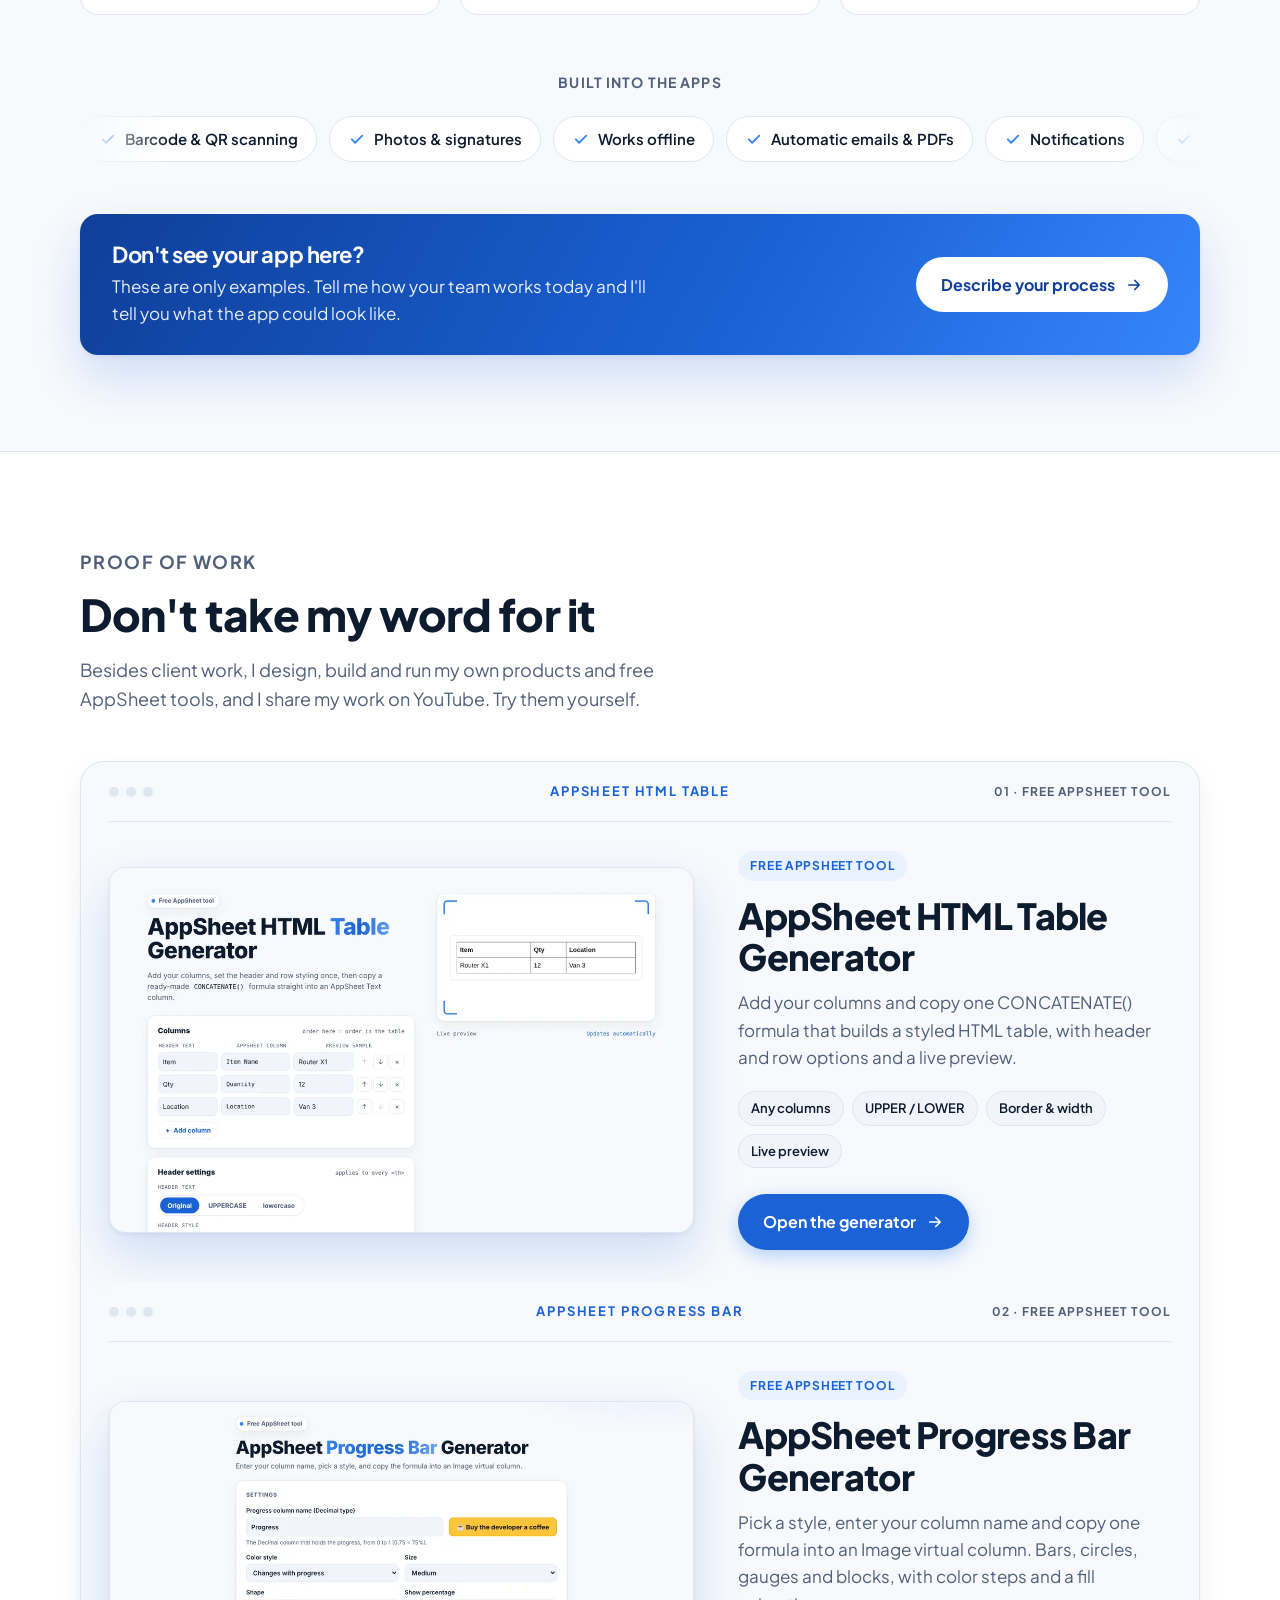
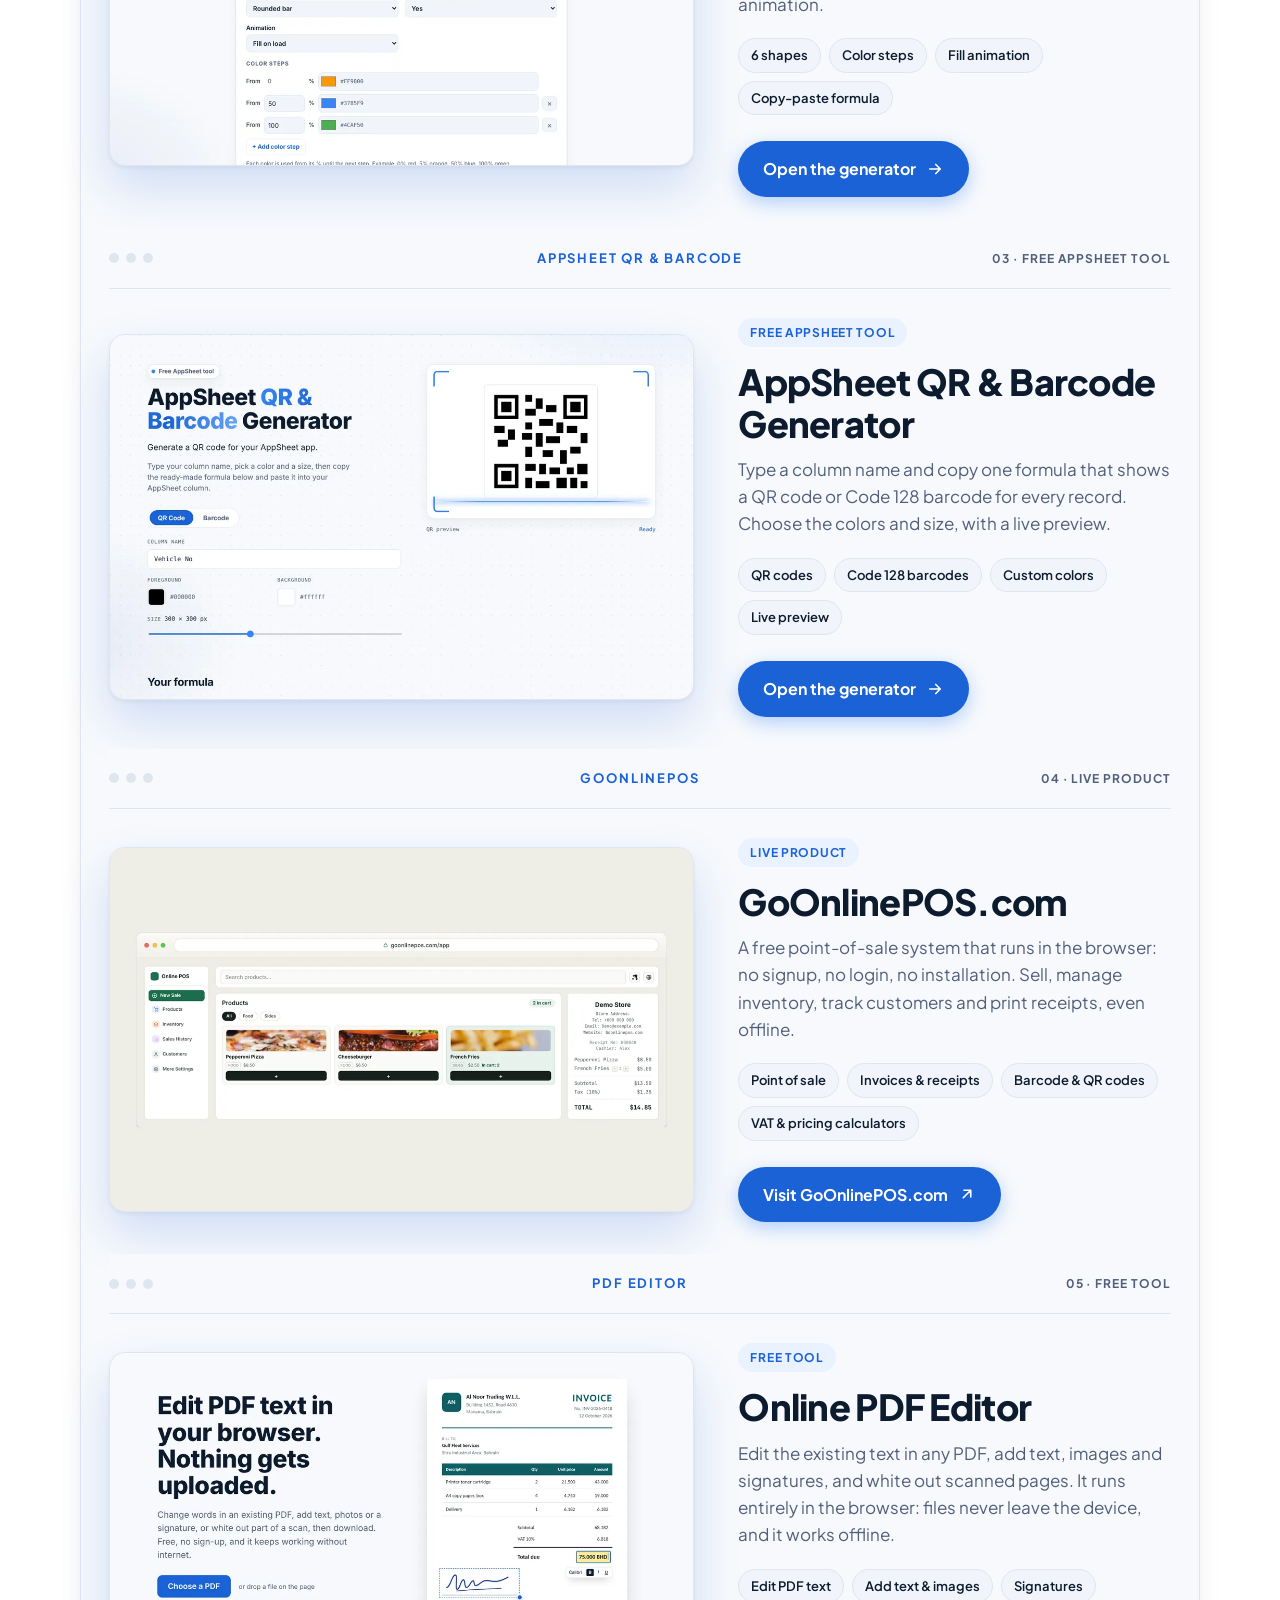
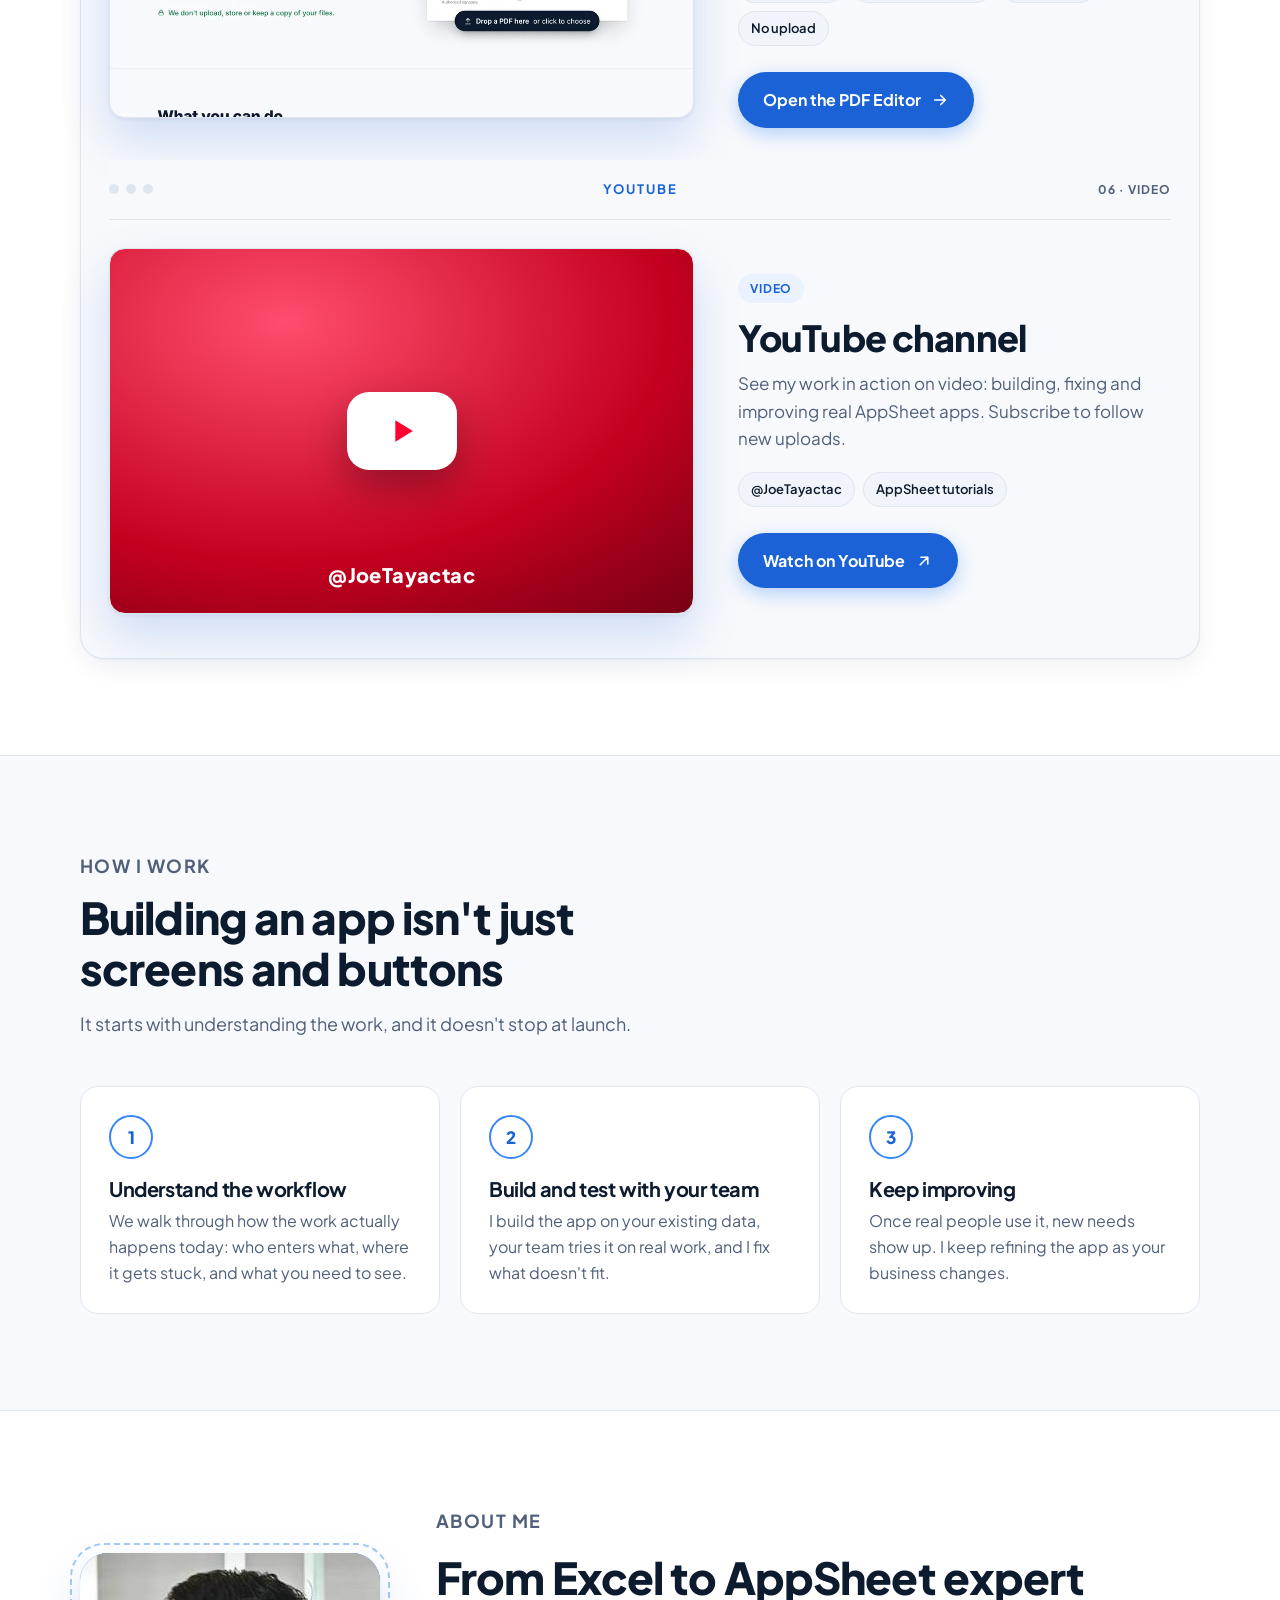
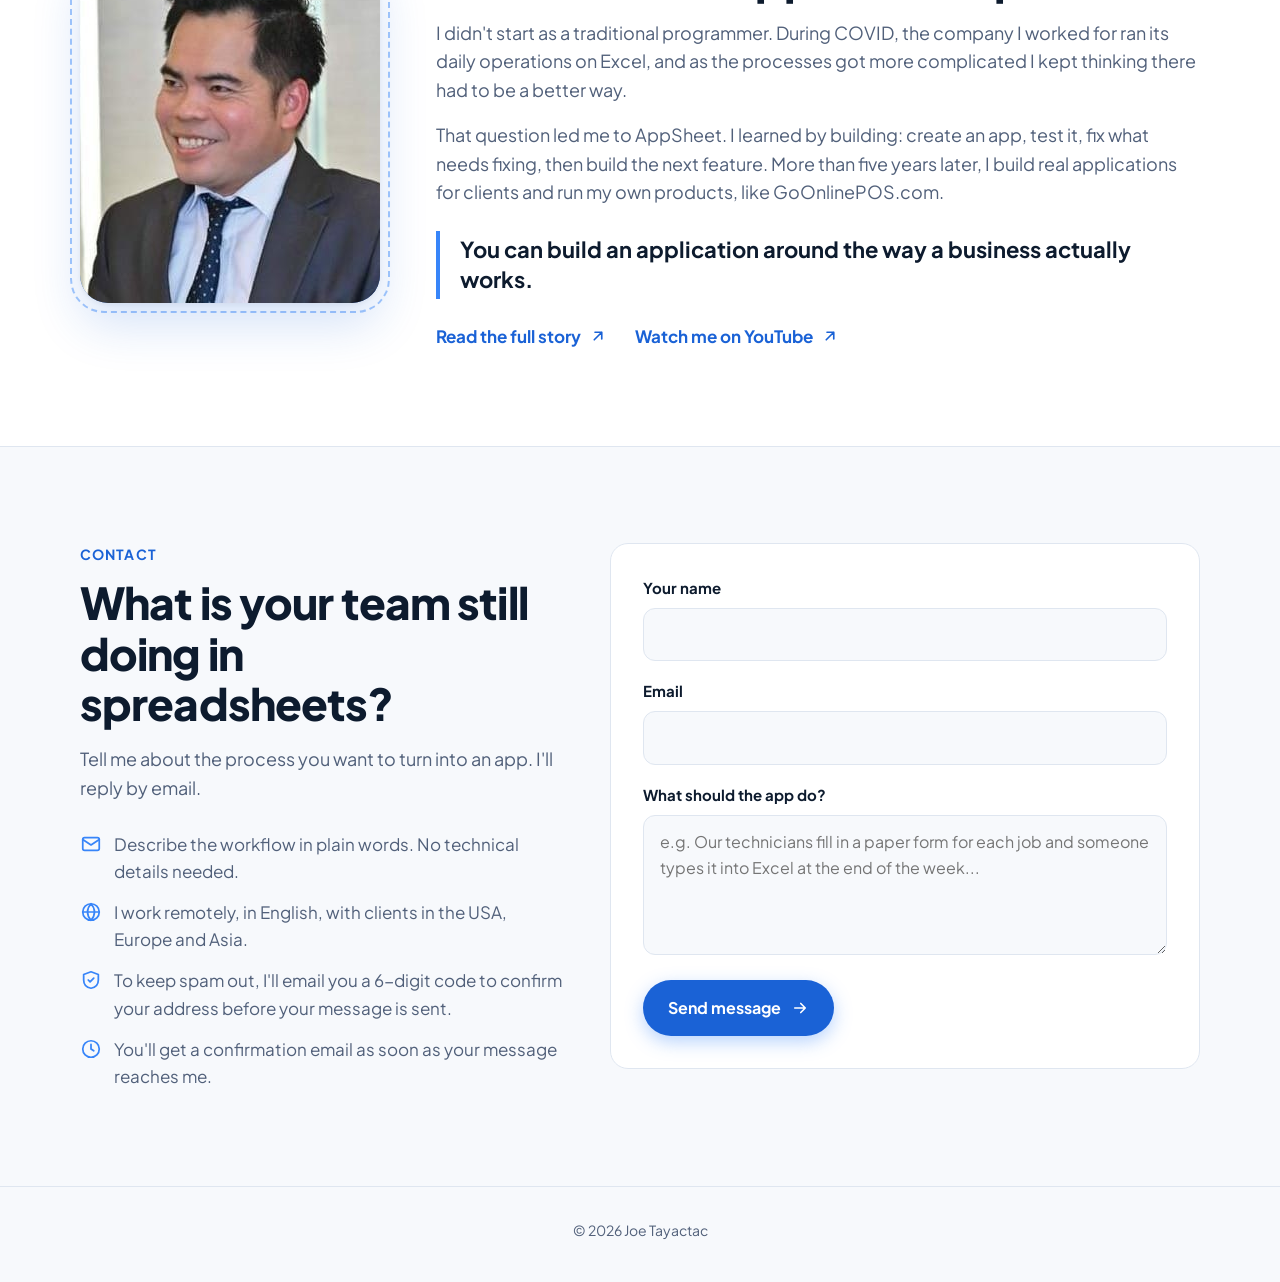
==== commit d40800e7: "Show Troubleshoot on phones Phones now get an icon-only wrench button in the header on every page (w" ====
--- a/index.html
+++ b/index.html
@@ -242,6 +242,9 @@
     -webkit-background-clip: text; background-clip: text; color: transparent;
   }
   .visits-note { font-size: 13px; color: var(--muted); }
+  .hero-fix { display: none; }
+  .hero-fix svg { color: var(--blue); }
+  @media (max-width: 760px) { .hero-fix { display: inline-flex; } }
   .facts { display: flex; flex-wrap: wrap; gap: 10px 22px; list-style: none; padding: 0; margin: 0; color: var(--muted); font-size: 15px; font-weight: 500; }
   .facts li { display: flex; align-items: center; gap: 8px; }
   .facts svg { width: 18px; height: 18px; color: var(--blue); flex: none; }
@@ -638,7 +641,7 @@
       </div>
     </div>
     <div class="nav-actions">
-      <a class="nav-alt" href="#contact" data-topic="troubleshoot"><svg aria-hidden="true"><use href="#i-wrench"/></svg><span>Troubleshoot<span class="alt-long"> your app?</span></span></a>
+      <a class="nav-alt" href="#contact" data-topic="troubleshoot" aria-label="Troubleshoot your app?"><svg aria-hidden="true"><use href="#i-wrench"/></svg><span>Troubleshoot<span class="alt-long"> your app?</span></span></a>
       <a class="nav-cta" href="#contact">Start a project</a>
     </div>
   </nav>
@@ -656,6 +659,7 @@
         <div class="hero-actions">
           <a class="btn btn-primary" href="#contact">Tell me about your project <svg aria-hidden="true"><use href="#i-arrow"/></svg></a>
           <a class="btn btn-ghost" href="#work">See what I've built</a>
+          <a class="btn btn-ghost hero-fix" href="#contact" data-topic="troubleshoot"><svg aria-hidden="true"><use href="#i-wrench"/></svg>Troubleshoot your app?</a>
         </div>
         <dl class="stats">
           <div><dt>Apps built</dt><dd><span class="count" data-to="100">100</span>+</dd></div>
--- a/assets/site.css
+++ b/assets/site.css
@@ -242,8 +242,18 @@
   .nav-alt .alt-long { display: inline; }
 }
 @media (max-width: 760px) {
+  .site-header .menu-alt { display: block; }
+  .site-header .nav-alt { padding: 9px 11px; }
+  .site-header .nav-alt > span { display: none; }
+  .site-header .nav-actions { gap: 8px; }
+}
+@media (max-width: 420px) {
+  .site-header .nav { gap: 10px; }
+  .site-header .nav-group-btn { padding: 8px 8px; }
+  .nav-cta { padding: 9px 14px; font-size: 14px; }
+}
+@media (max-width: 350px) {
   .site-header .nav-alt { display: none; }
-  .site-header .menu-alt { display: block; }
 }
 @media (max-width: 1100px) {
   .site-header .nav-links a, .site-header .nav-group-btn { padding: 8px 10px; }
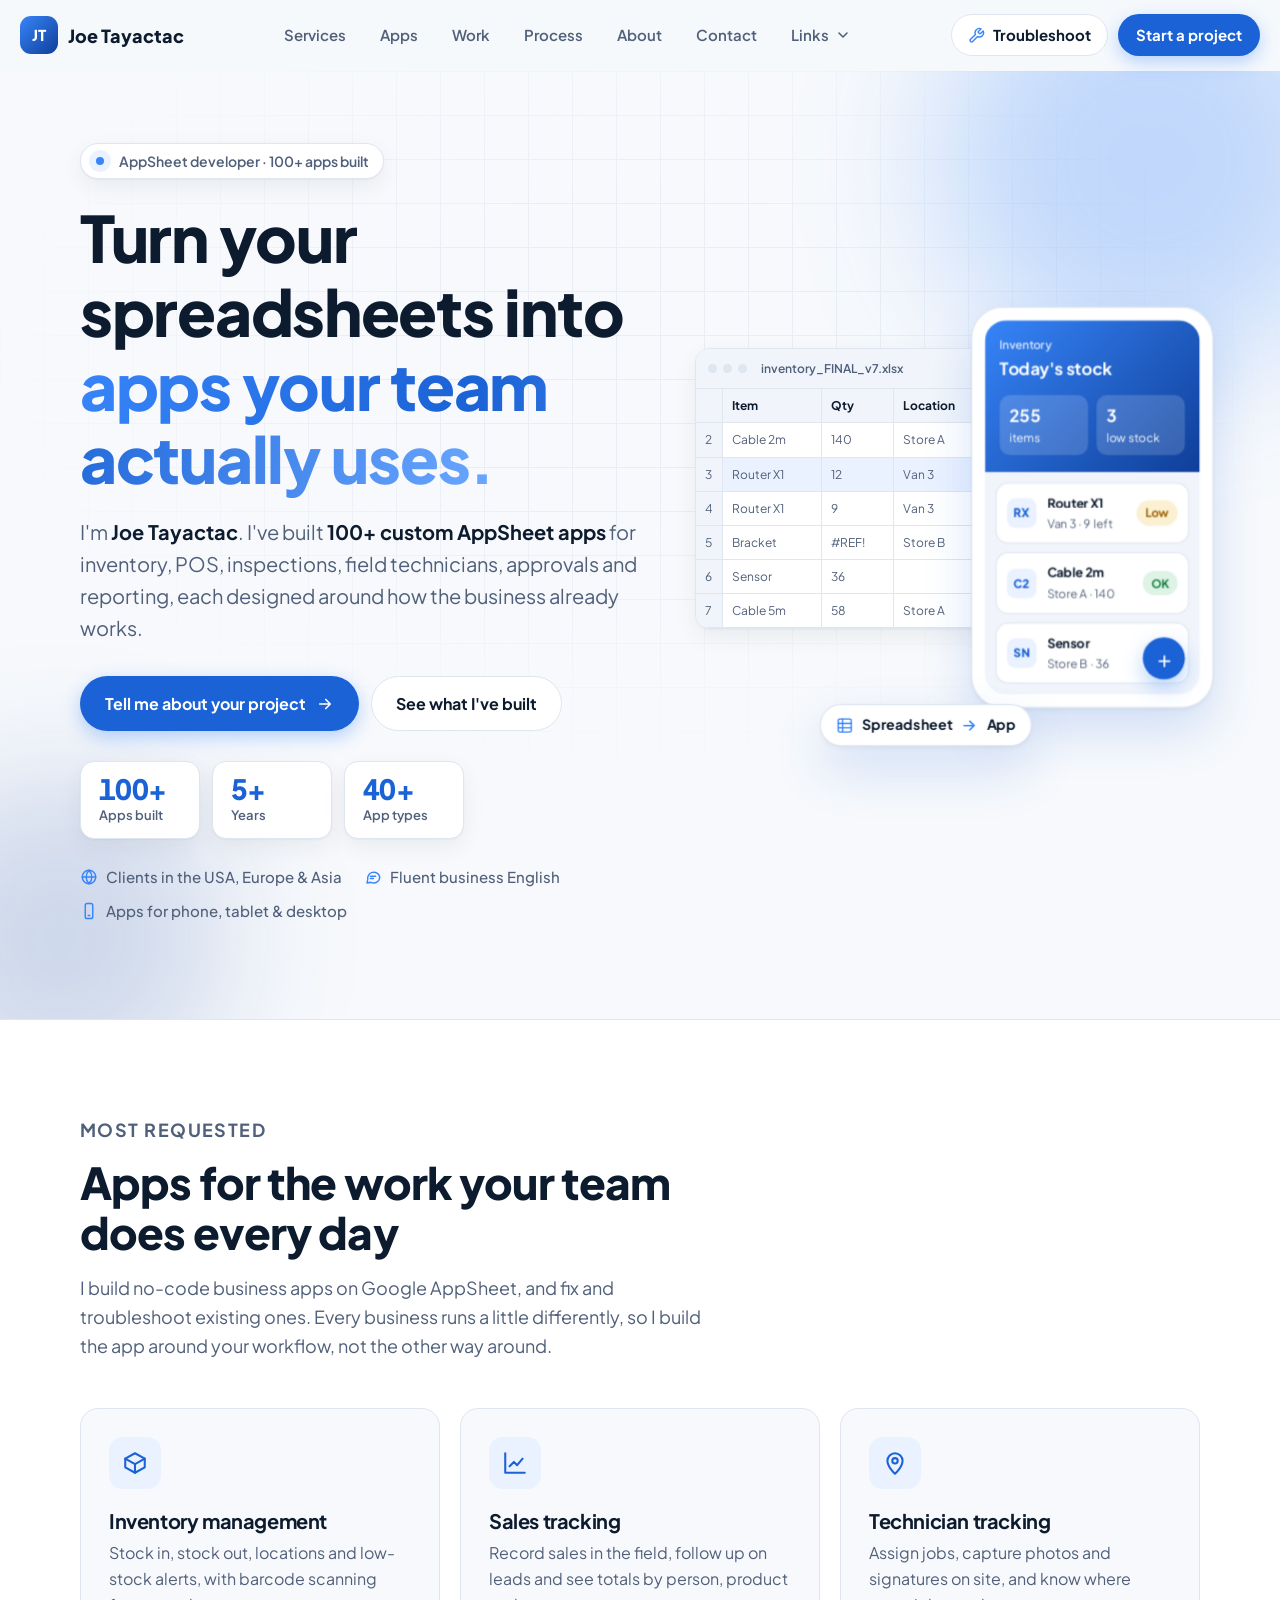
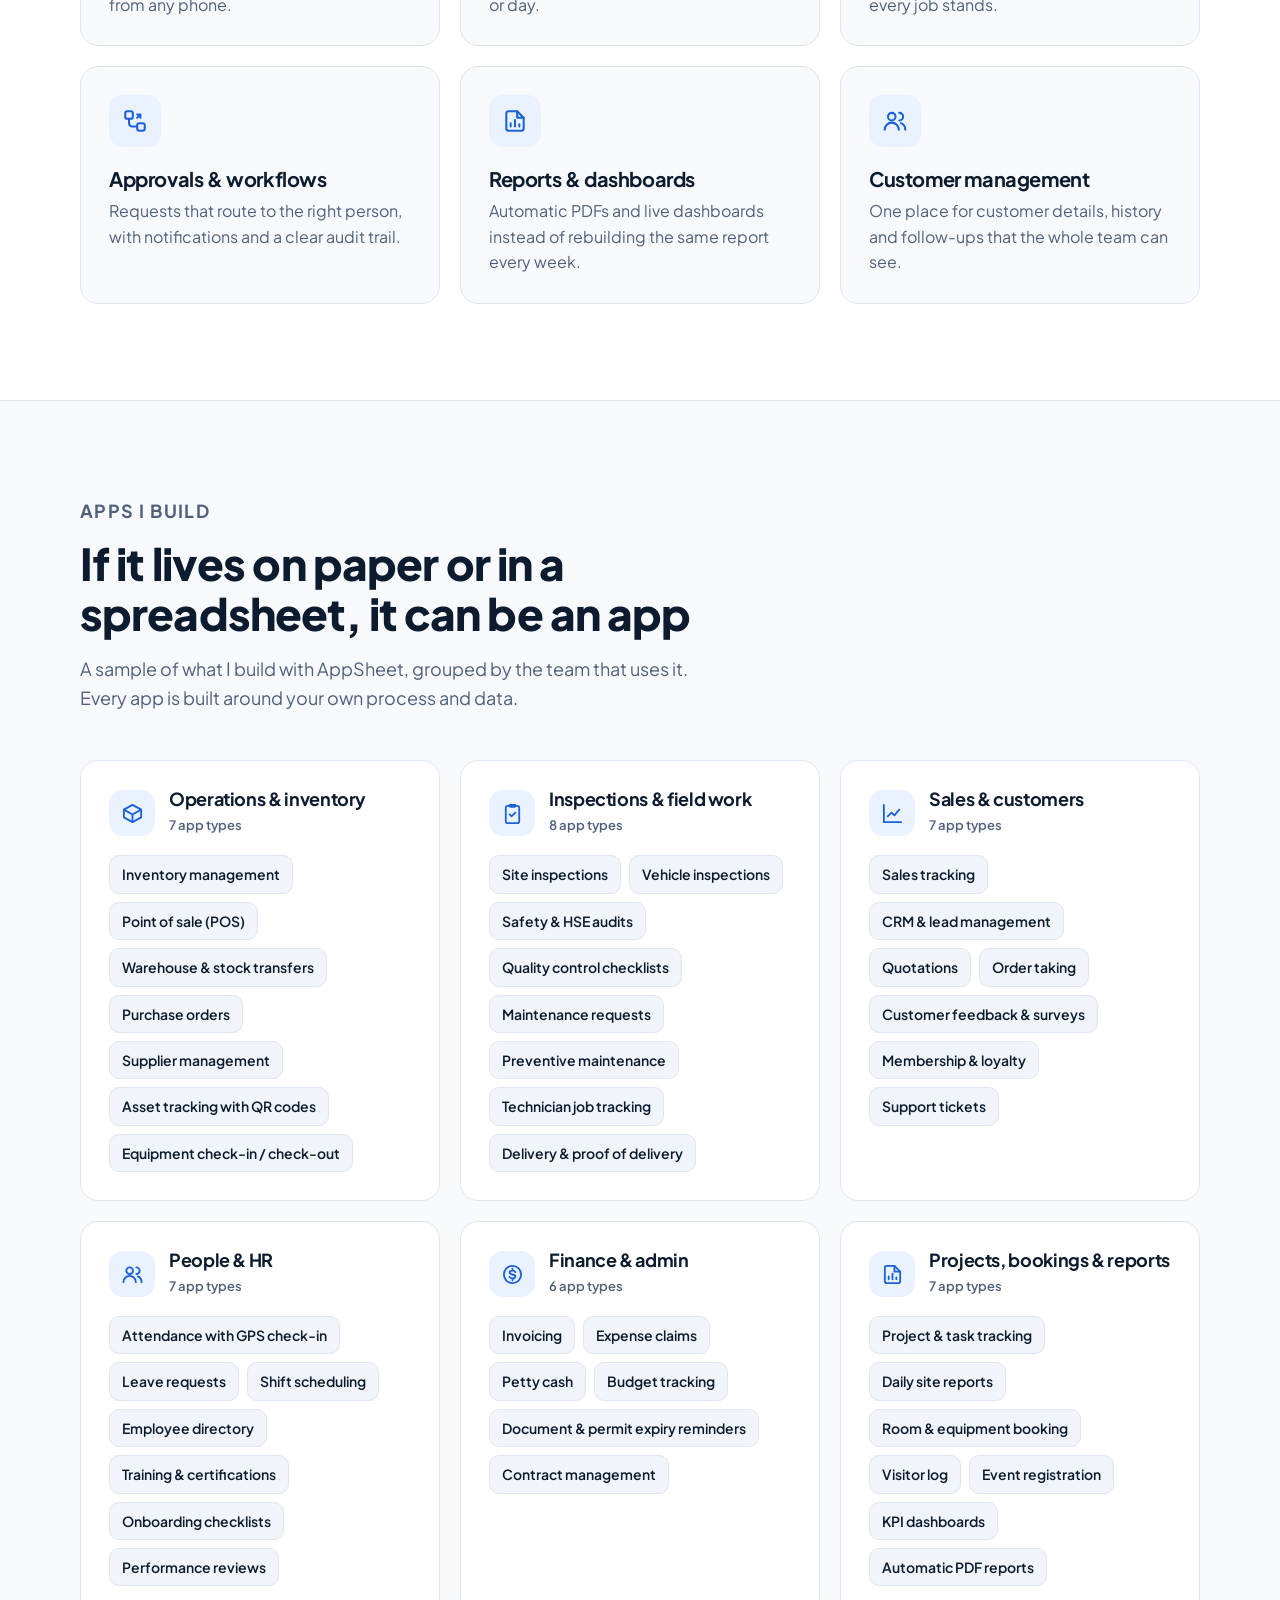
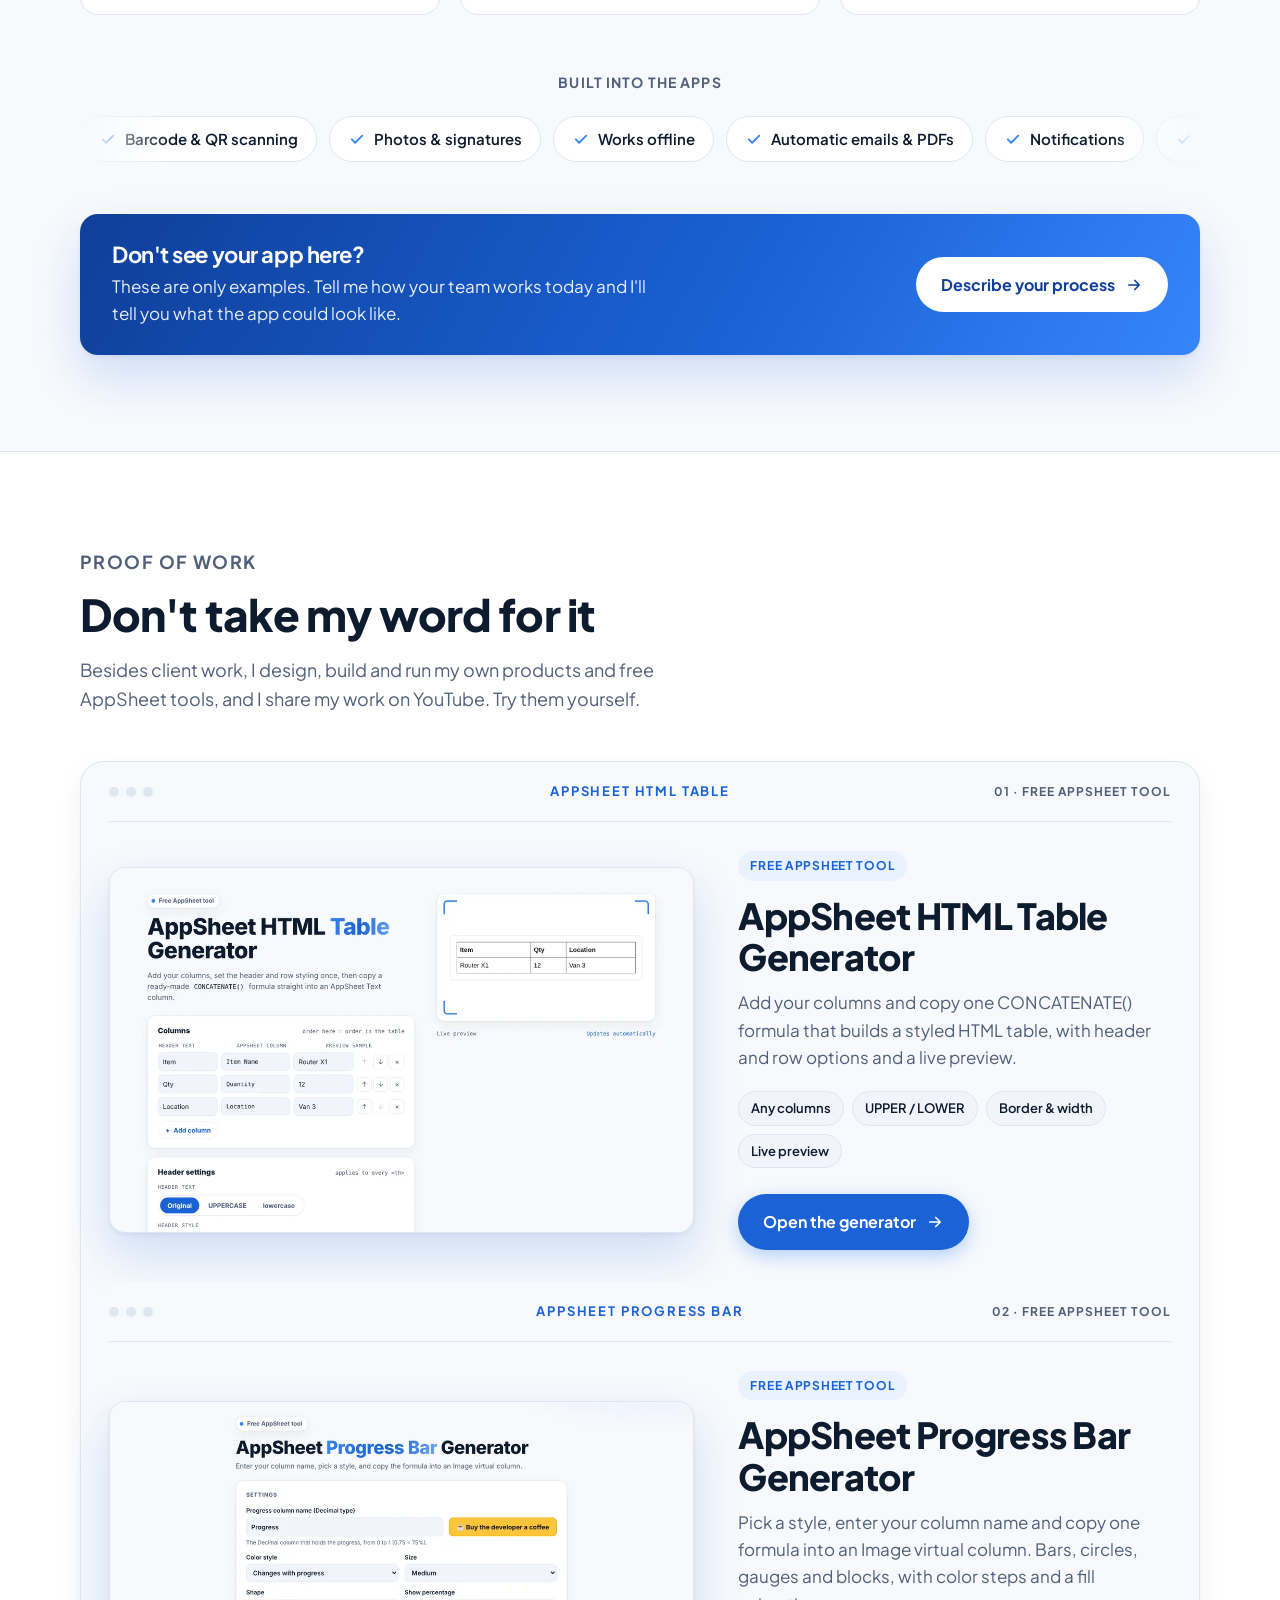
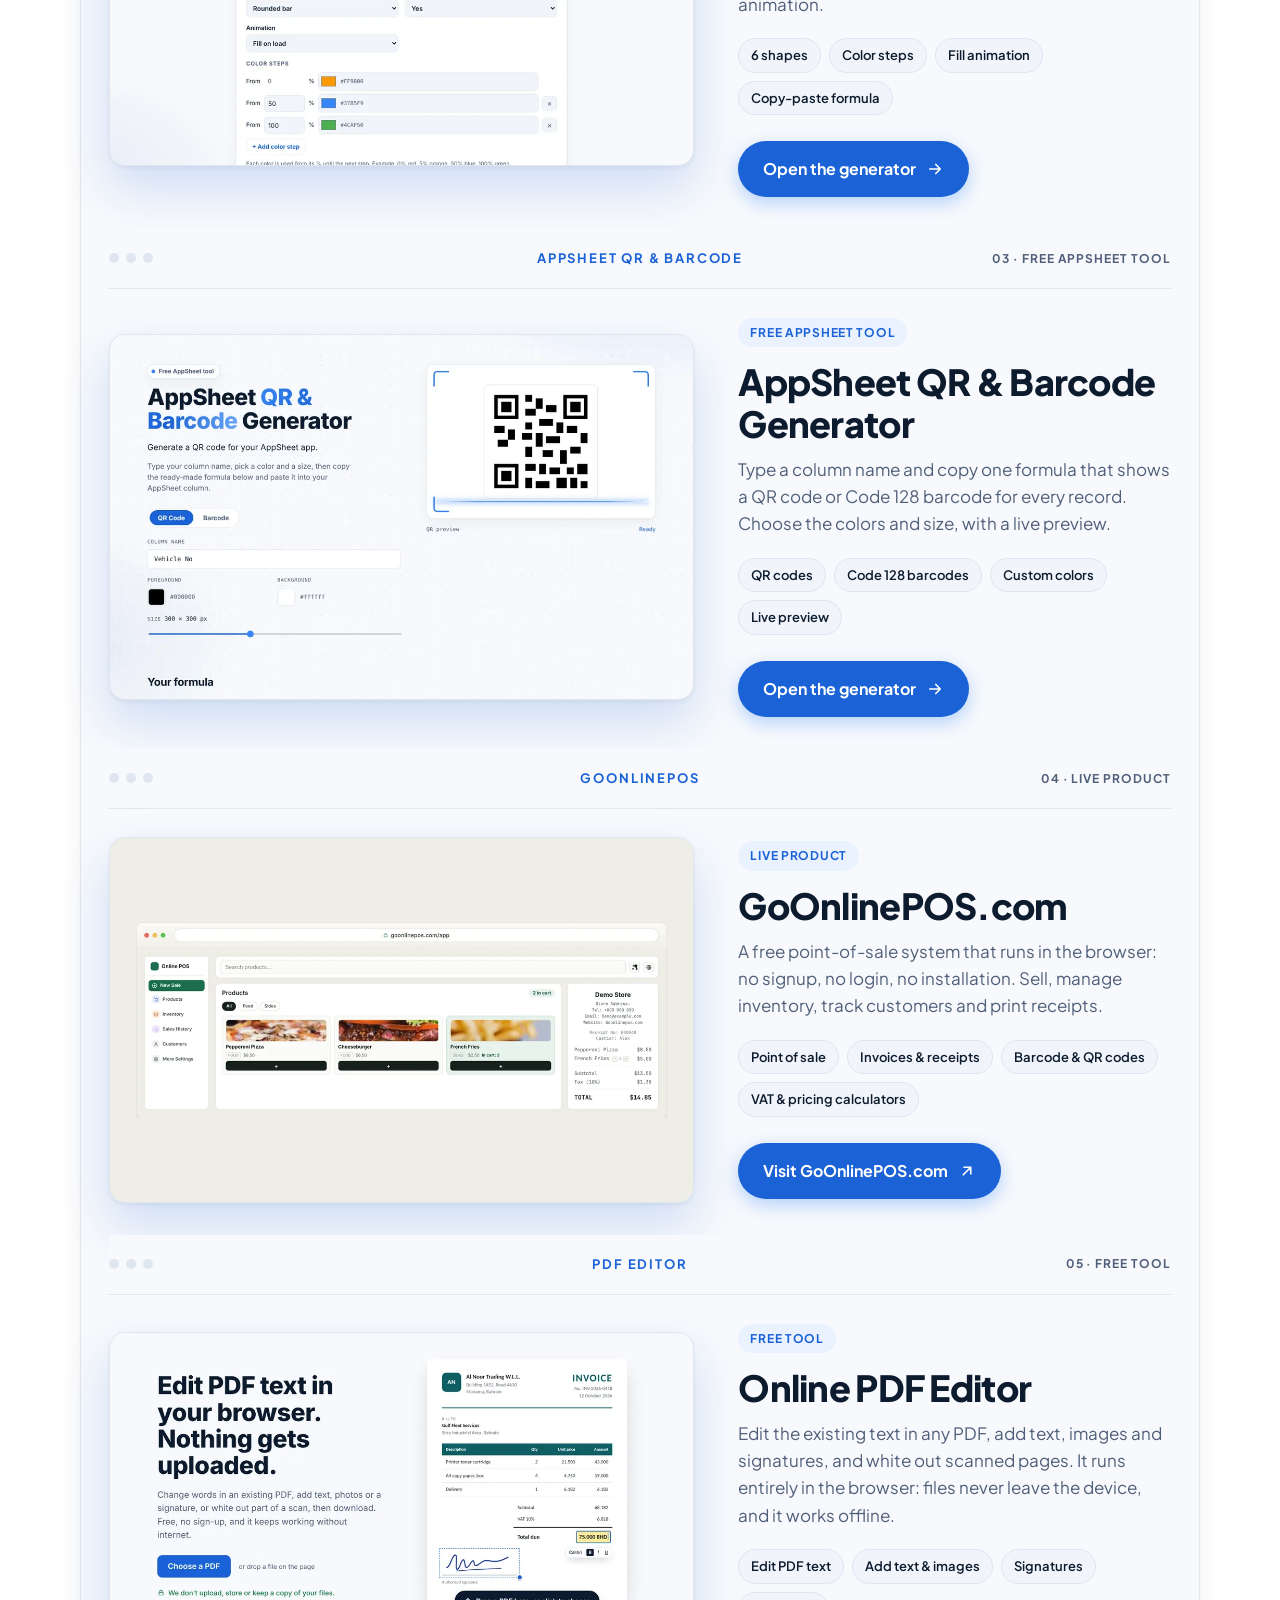
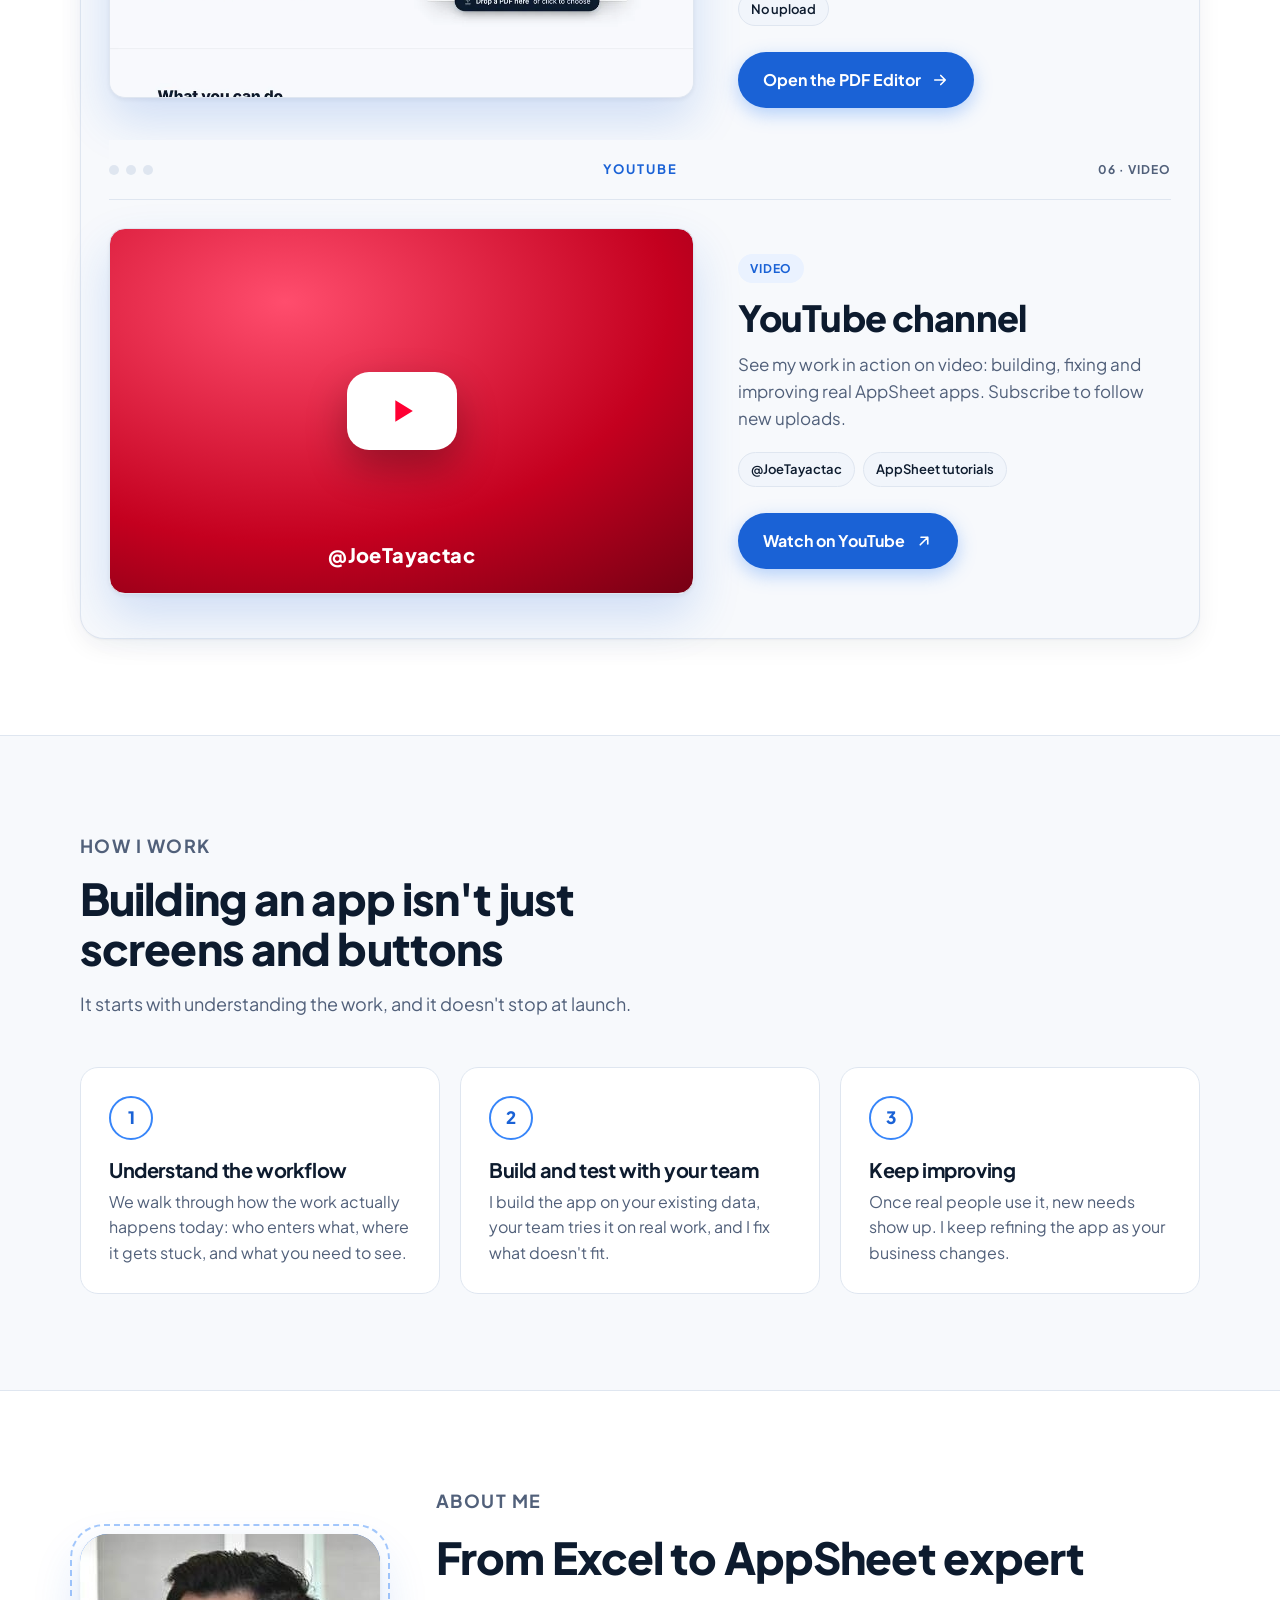
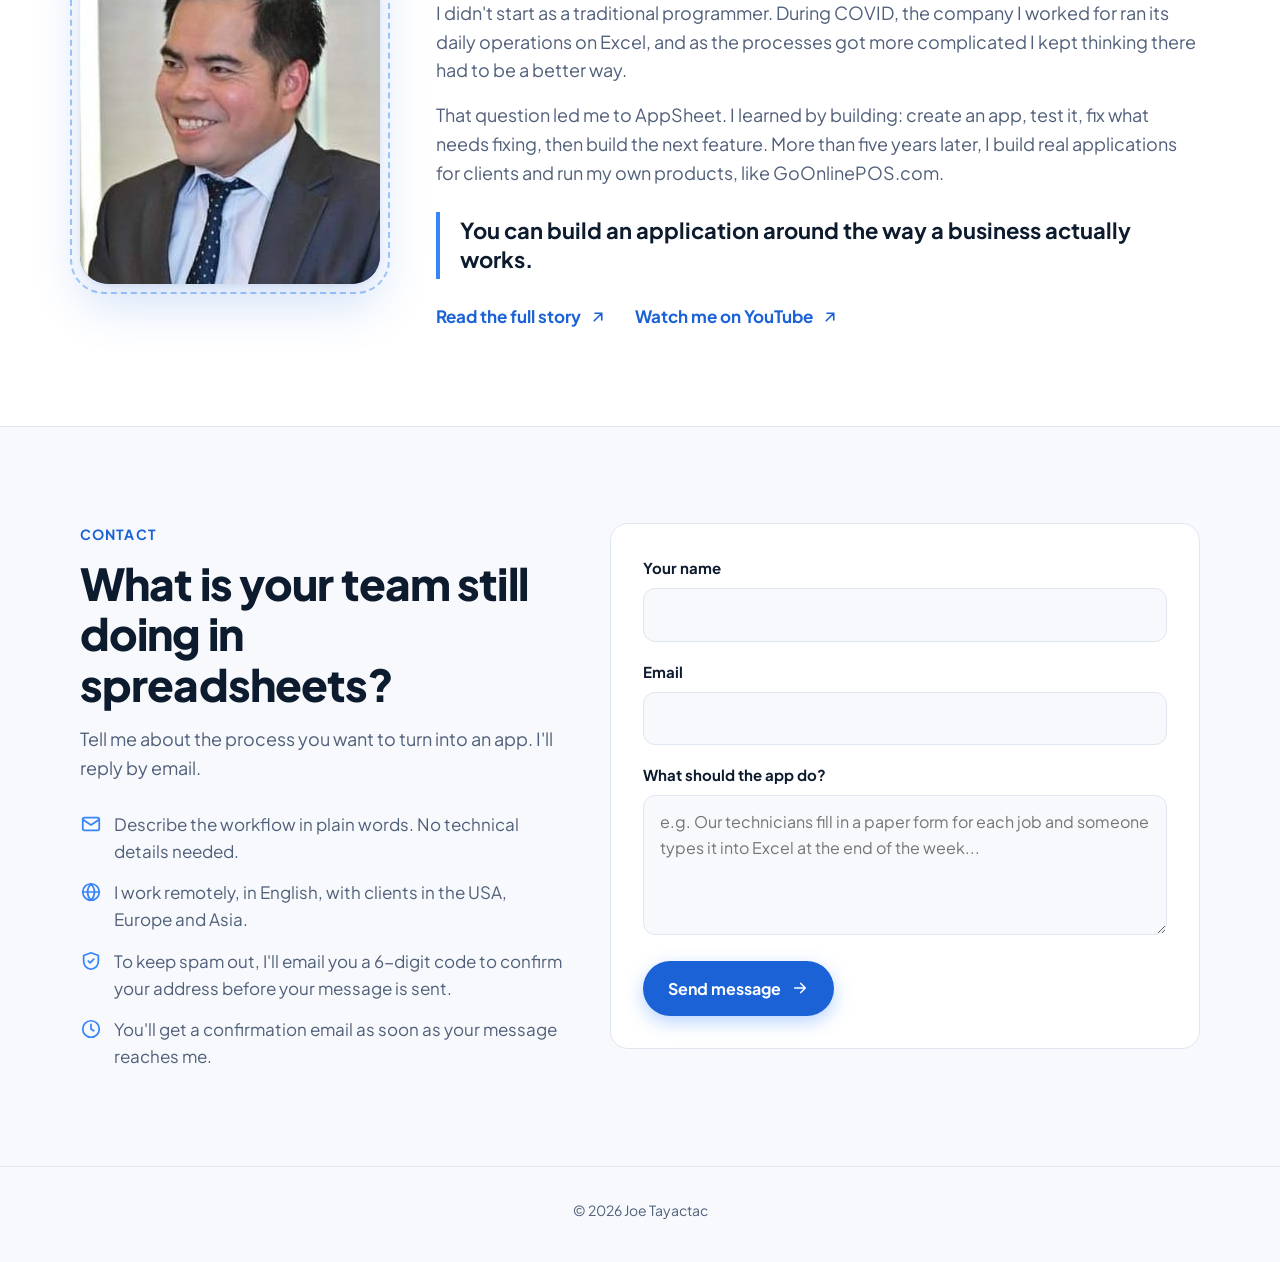
==== commit 8224ab28: "Remove offline claim from GoOnlinePOS card GoOnlinePOS no longer works offline, so the Work card no " ====
--- a/index.html
+++ b/index.html
@@ -318,6 +318,7 @@
   .arrow-chip svg { width: 16px; height: 16px; color: var(--blue); }
 
   section { scroll-margin-top: 80px; }
+  @media (max-width: 960px) { section { scroll-margin-top: 124px; } }
   .section { padding: 96px 0; }
   .section-head { max-width: 640px; margin-bottom: 48px; }
   .kicker { color: var(--blue-strong); font-weight: 700; font-size: 14px; letter-spacing: 0.08em; text-transform: uppercase; margin-bottom: 12px; }
@@ -449,7 +450,7 @@
   .stack-info h3 { font-size: clamp(26px, 3vw, 36px); font-weight: 800; margin: 14px 0 12px; }
   .stack-info p { color: var(--muted); font-size: 17px; }
   .stack-info .chips { margin: 20px 0 26px; }
-  @media (min-width: 900px) and (min-height: 700px) {
+  @media (min-width: 961px) and (min-height: 700px) {
     .stack-item { position: sticky; top: calc(var(--stack-top) + var(--i) * var(--head-h)); }
   }
   @media (max-width: 899px) {
@@ -919,7 +920,7 @@
             <div class="stack-info">
               <span class="tag">Live product</span>
               <h3>GoOnlinePOS.com</h3>
-              <p>A free point-of-sale system that runs in the browser: no signup, no login, no installation. Sell, manage inventory, track customers and print receipts, even offline.</p>
+              <p>A free point-of-sale system that runs in the browser: no signup, no login, no installation. Sell, manage inventory, track customers and print receipts.</p>
               <ul class="chips" aria-label="Features"><li>Point of sale</li><li>Invoices &amp; receipts</li><li>Barcode &amp; QR codes</li><li>VAT &amp; pricing calculators</li></ul>
               <a class="btn btn-primary" href="https://goonlinepos.com/" target="_blank" rel="noopener">Visit GoOnlinePOS.com <svg aria-hidden="true"><use href="#i-out"/></svg></a>
             </div>
@@ -1135,7 +1136,7 @@
   var stack = document.getElementById("workStack");
   if (stack) {
     var stackItems = [].slice.call(stack.querySelectorAll(".stack-item"));
-    var stickyMq = window.matchMedia("(min-width: 900px) and (min-height: 700px)");
+    var stickyMq = window.matchMedia("(min-width: 961px) and (min-height: 700px)");
     var stackTicking = false;
     var cssNum = function(name) { return parseFloat(getComputedStyle(stack).getPropertyValue(name)) || 0; };
     var updateStack = function() {
@@ -1163,7 +1164,7 @@
     stack.querySelectorAll(".stack-head").forEach(function(head, i) {
       head.addEventListener("click", function() {
         var anchor = document.getElementById(head.getAttribute("data-target"));
-        var offset = stickyMq.matches ? cssNum("--stack-top") + i * cssNum("--head-h") : 86;
+        var offset = stickyMq.matches ? cssNum("--stack-top") + i * cssNum("--head-h") : document.querySelector(".site-header").offsetHeight + 16;
         window.scrollTo({ top: anchor.getBoundingClientRect().top + window.scrollY - offset, behavior: reduceMotion ? "auto" : "smooth" });
       });
     });
--- a/assets/site.css
+++ b/assets/site.css
@@ -260,15 +260,33 @@
   .site-header .nav-center { gap: 2px; }
 }
 @media (max-width: 960px) {
-  .site-header .nav-links { display: none; }
-  .site-header .nav-center { margin-left: auto; }
+  .site-header .nav { flex-wrap: wrap; height: auto; column-gap: 16px; row-gap: 0; }
+  .site-header .nav > .brand, .site-header .nav-group, .site-header .nav-actions { min-height: 64px; }
+  .site-header .nav-center { display: contents; }
+  .site-header .nav-group { display: flex; align-items: center; margin-left: auto; }
+  .site-header .nav-links {
+    order: 10; flex: 1 0 100%; display: flex; gap: 6px;
+    margin: 0 -20px; padding: 0 20px 10px;
+    overflow-x: auto; scrollbar-width: none; scroll-behavior: smooth;
+    -webkit-mask-image: linear-gradient(90deg, transparent, #000 16px, #000 calc(100% - 16px), transparent);
+    mask-image: linear-gradient(90deg, transparent, #000 16px, #000 calc(100% - 16px), transparent);
+  }
+  .site-header .nav-links::-webkit-scrollbar { display: none; }
+  .site-header .nav-links a { padding: 6px 14px; font-size: 14px; background: var(--surface-2); border: 1px solid var(--border); }
+}
+.site-header .nav-links a[aria-current="true"] { color: var(--blue-strong); background: var(--blue-tint); }
+@media (max-width: 960px) {
+  .site-header .nav-links a[aria-current="true"] { border-color: color-mix(in srgb, var(--blue) 45%, var(--border)); }
 }
 @media (max-width: 640px) {
   .site-wrap { padding: 0 16px; }
   .site-header .brand-name { display: none; }
 }
 @media (max-width: 400px) {
-  .site-header .nav-menu { position: fixed; top: 74px; left: 16px; right: 16px; width: auto; }
+  .site-header .nav-menu { position: fixed; top: 112px; left: 16px; right: 16px; width: auto; }
+}
+@media (max-width: 640px) {
+  .site-header .nav-links { margin: 0 -16px; padding: 0 16px 10px; }
 }
 @media (max-width: 380px) {
   .site-header .nav { gap: 10px; }
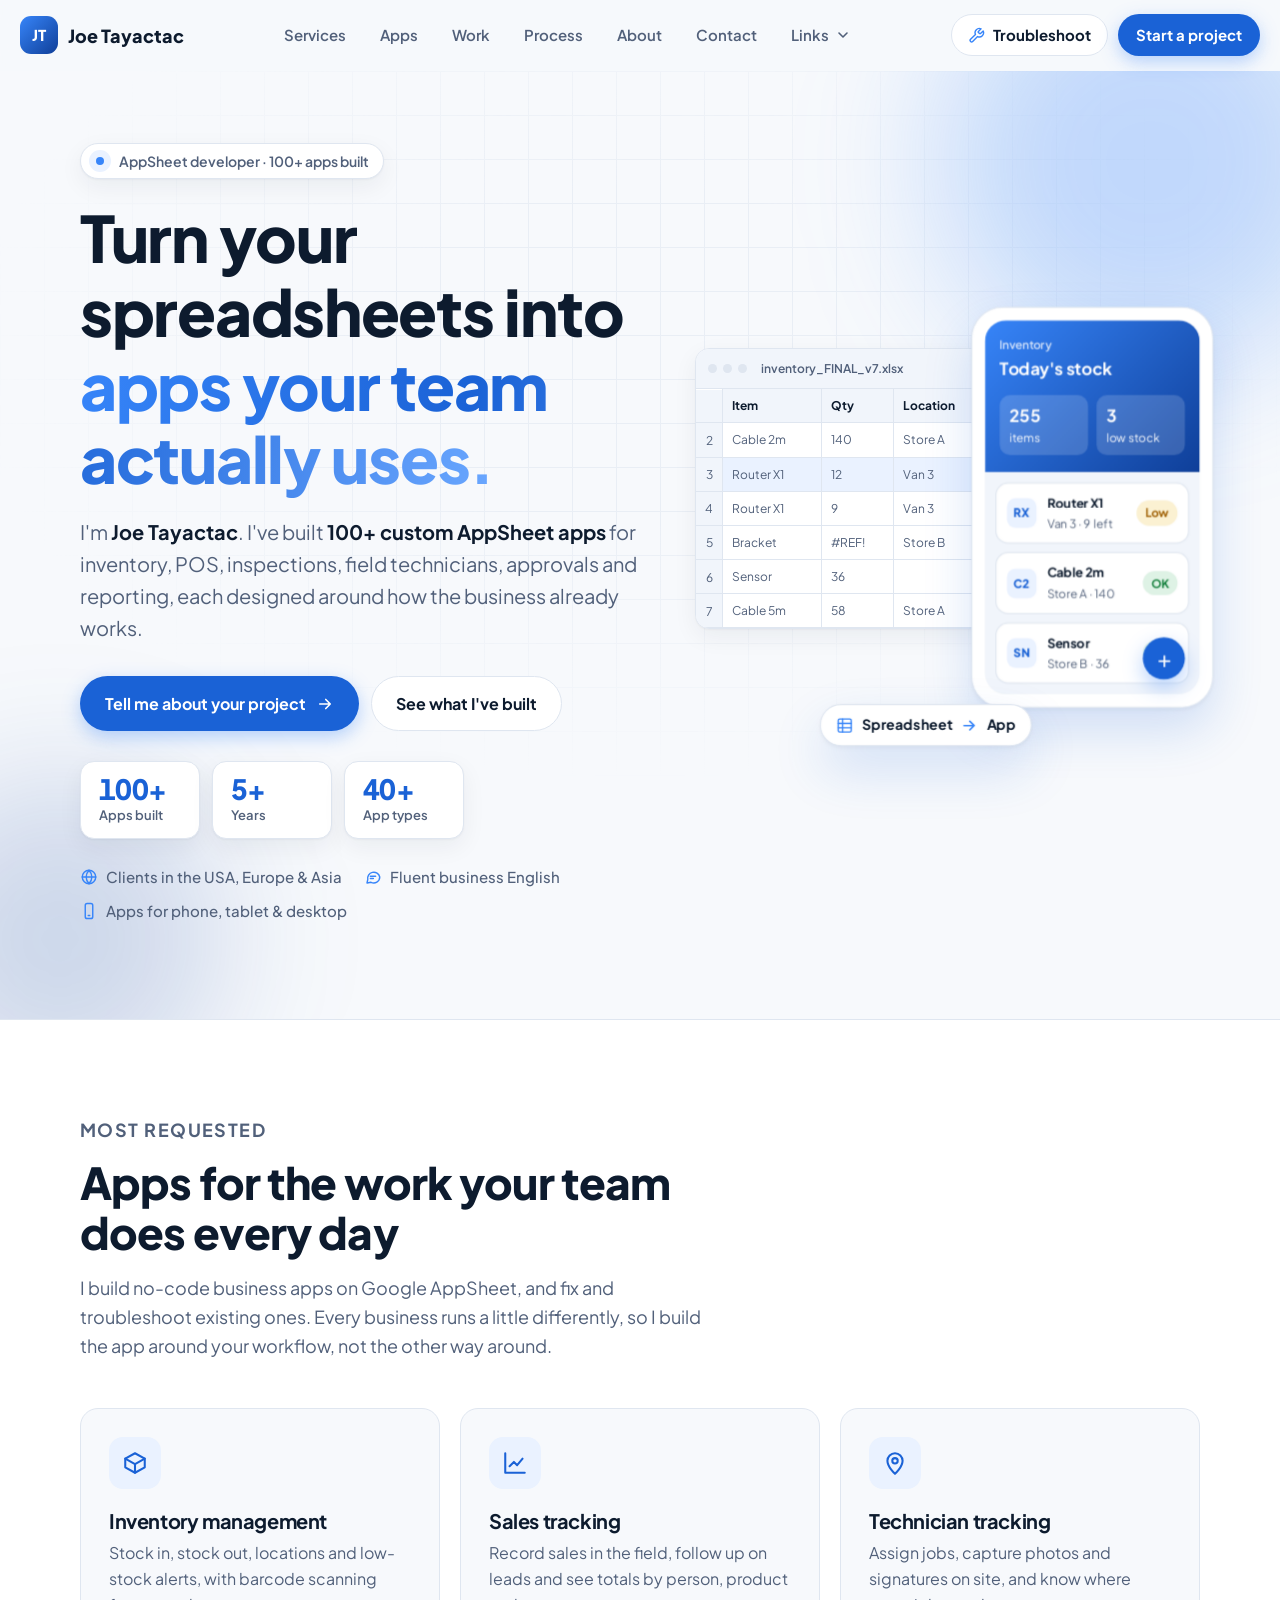
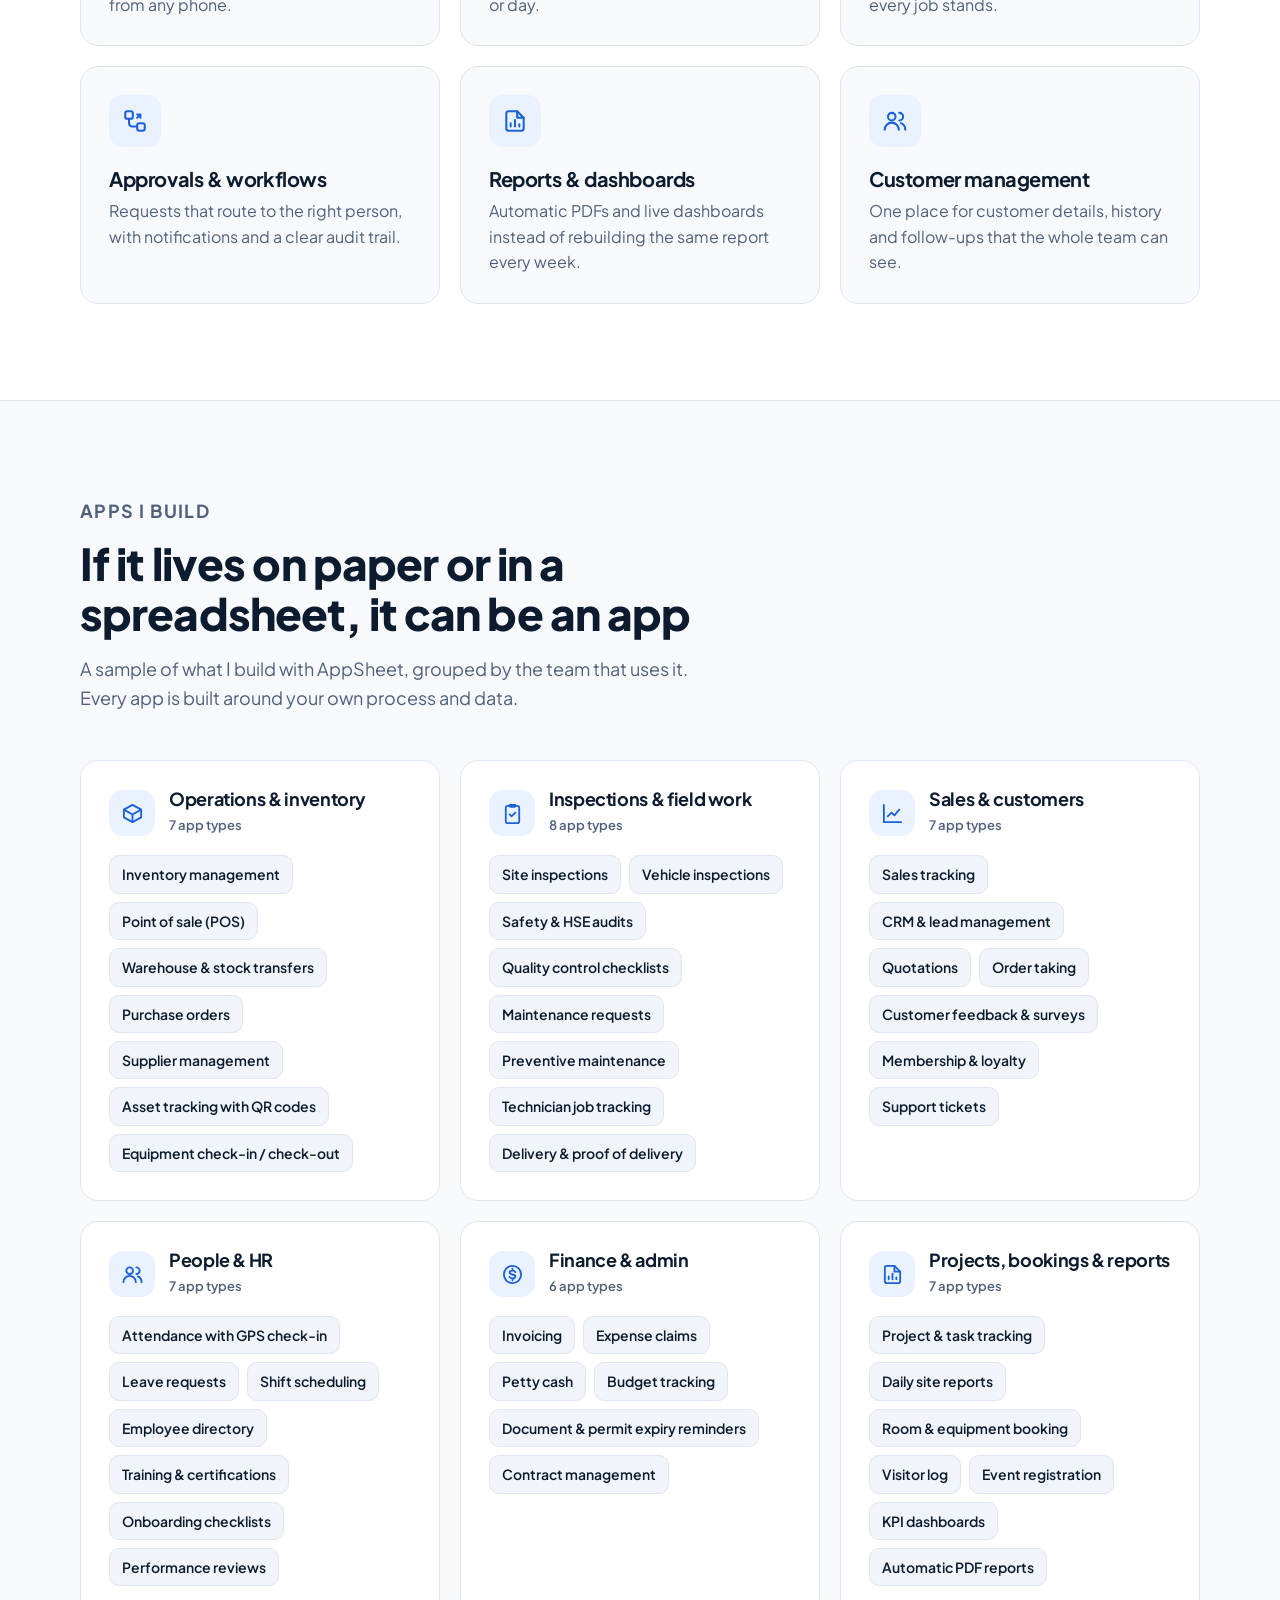
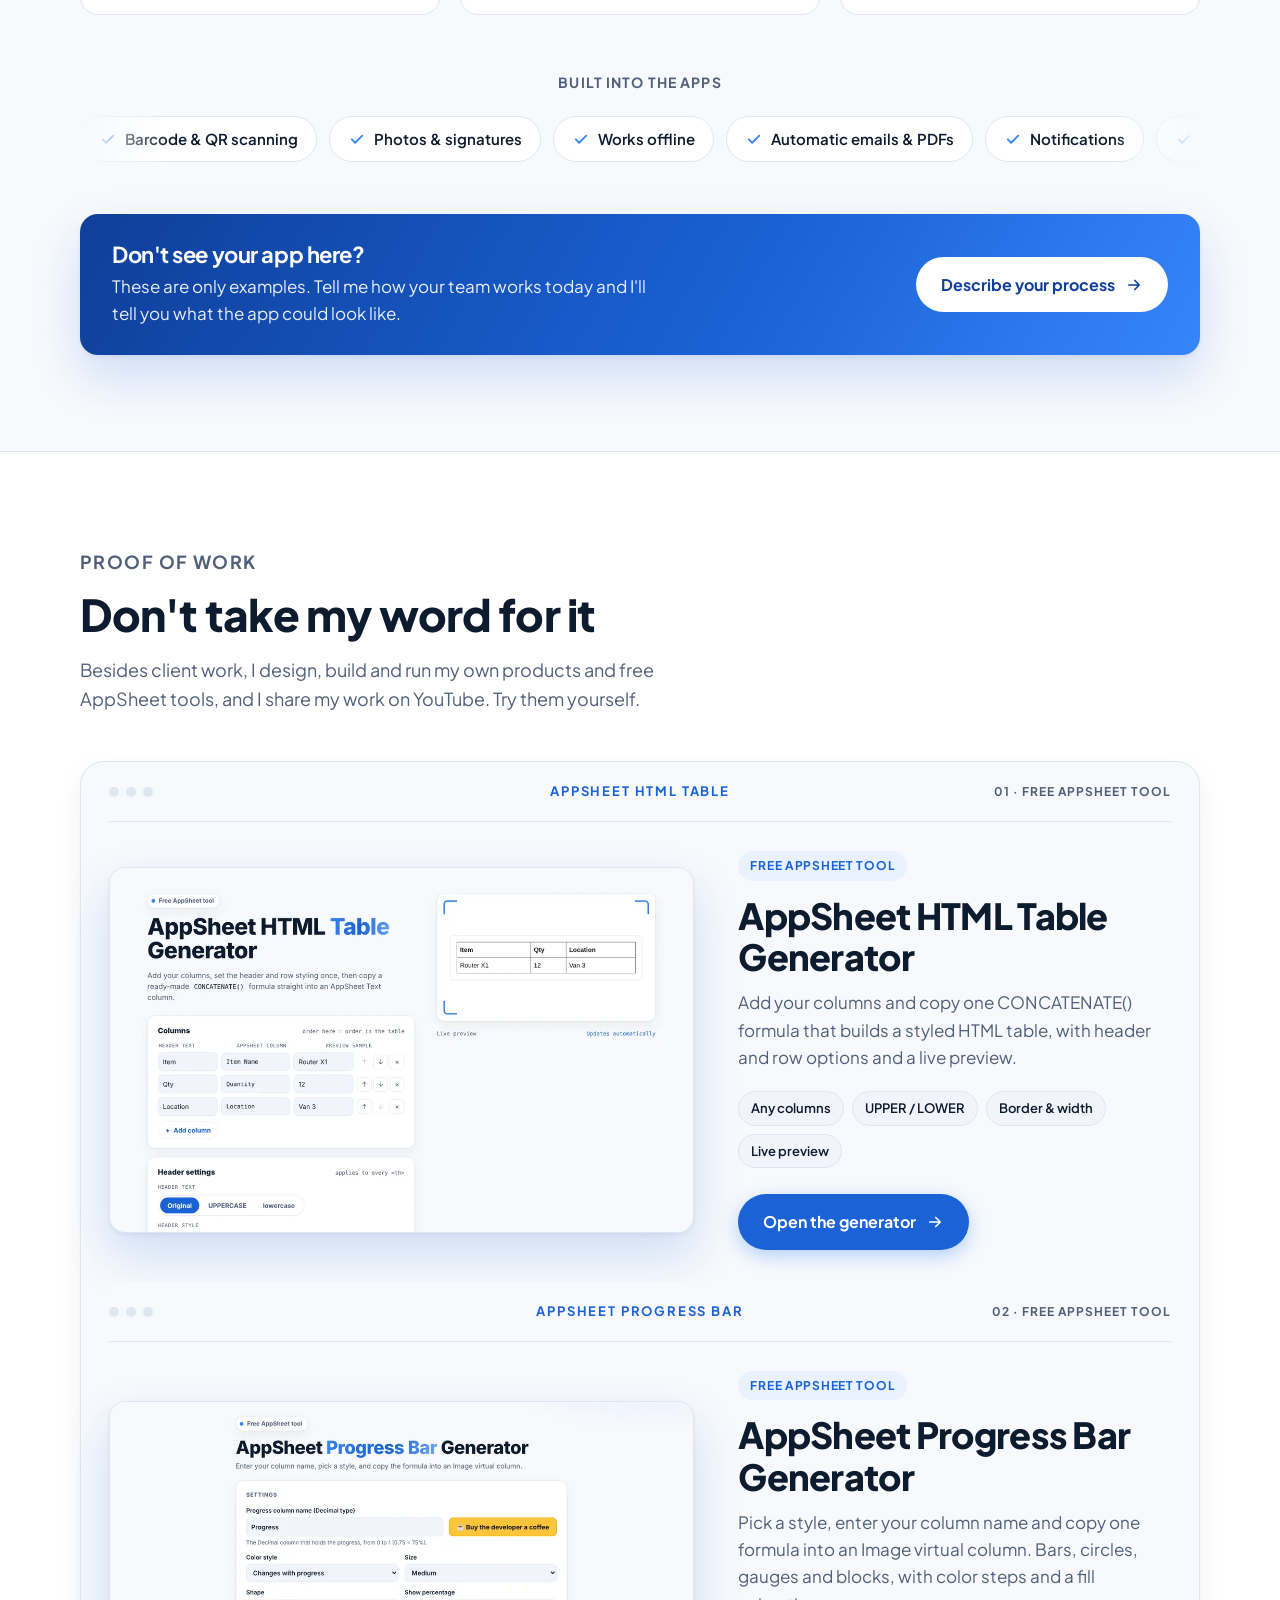
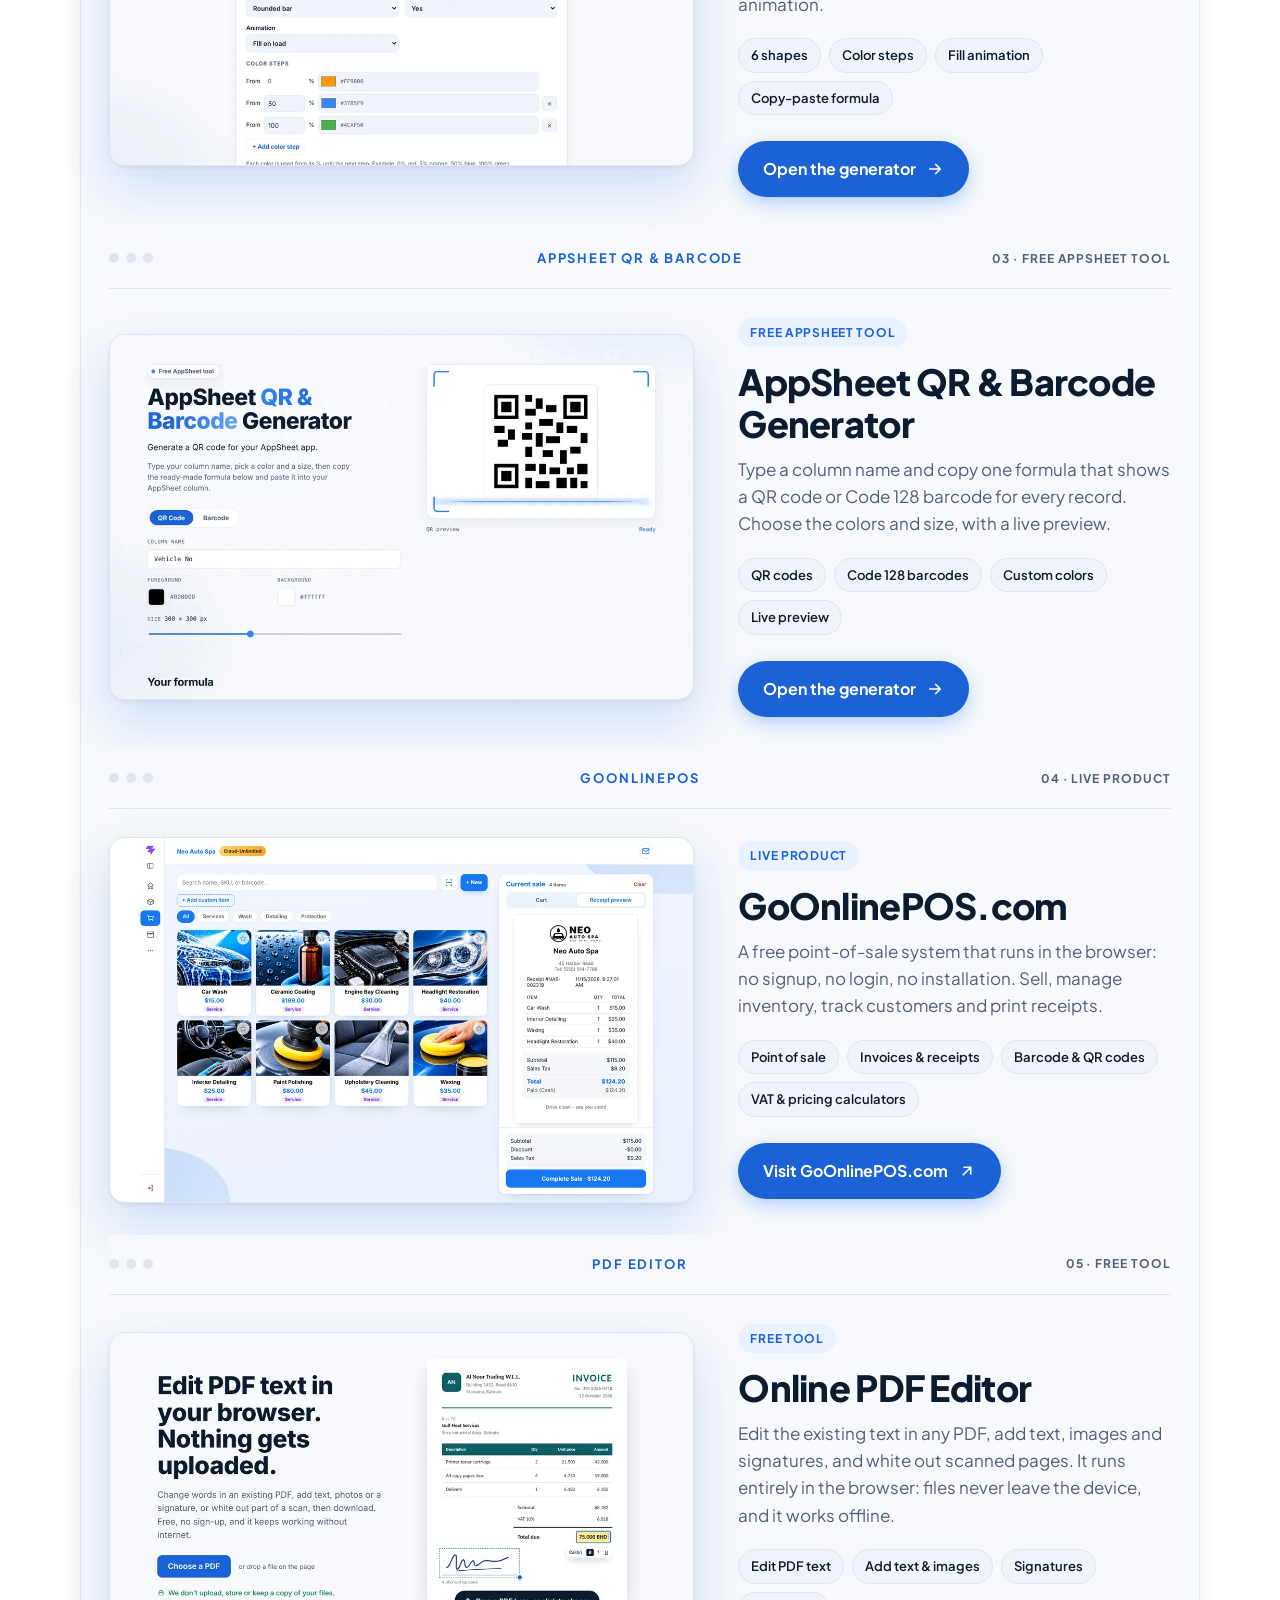
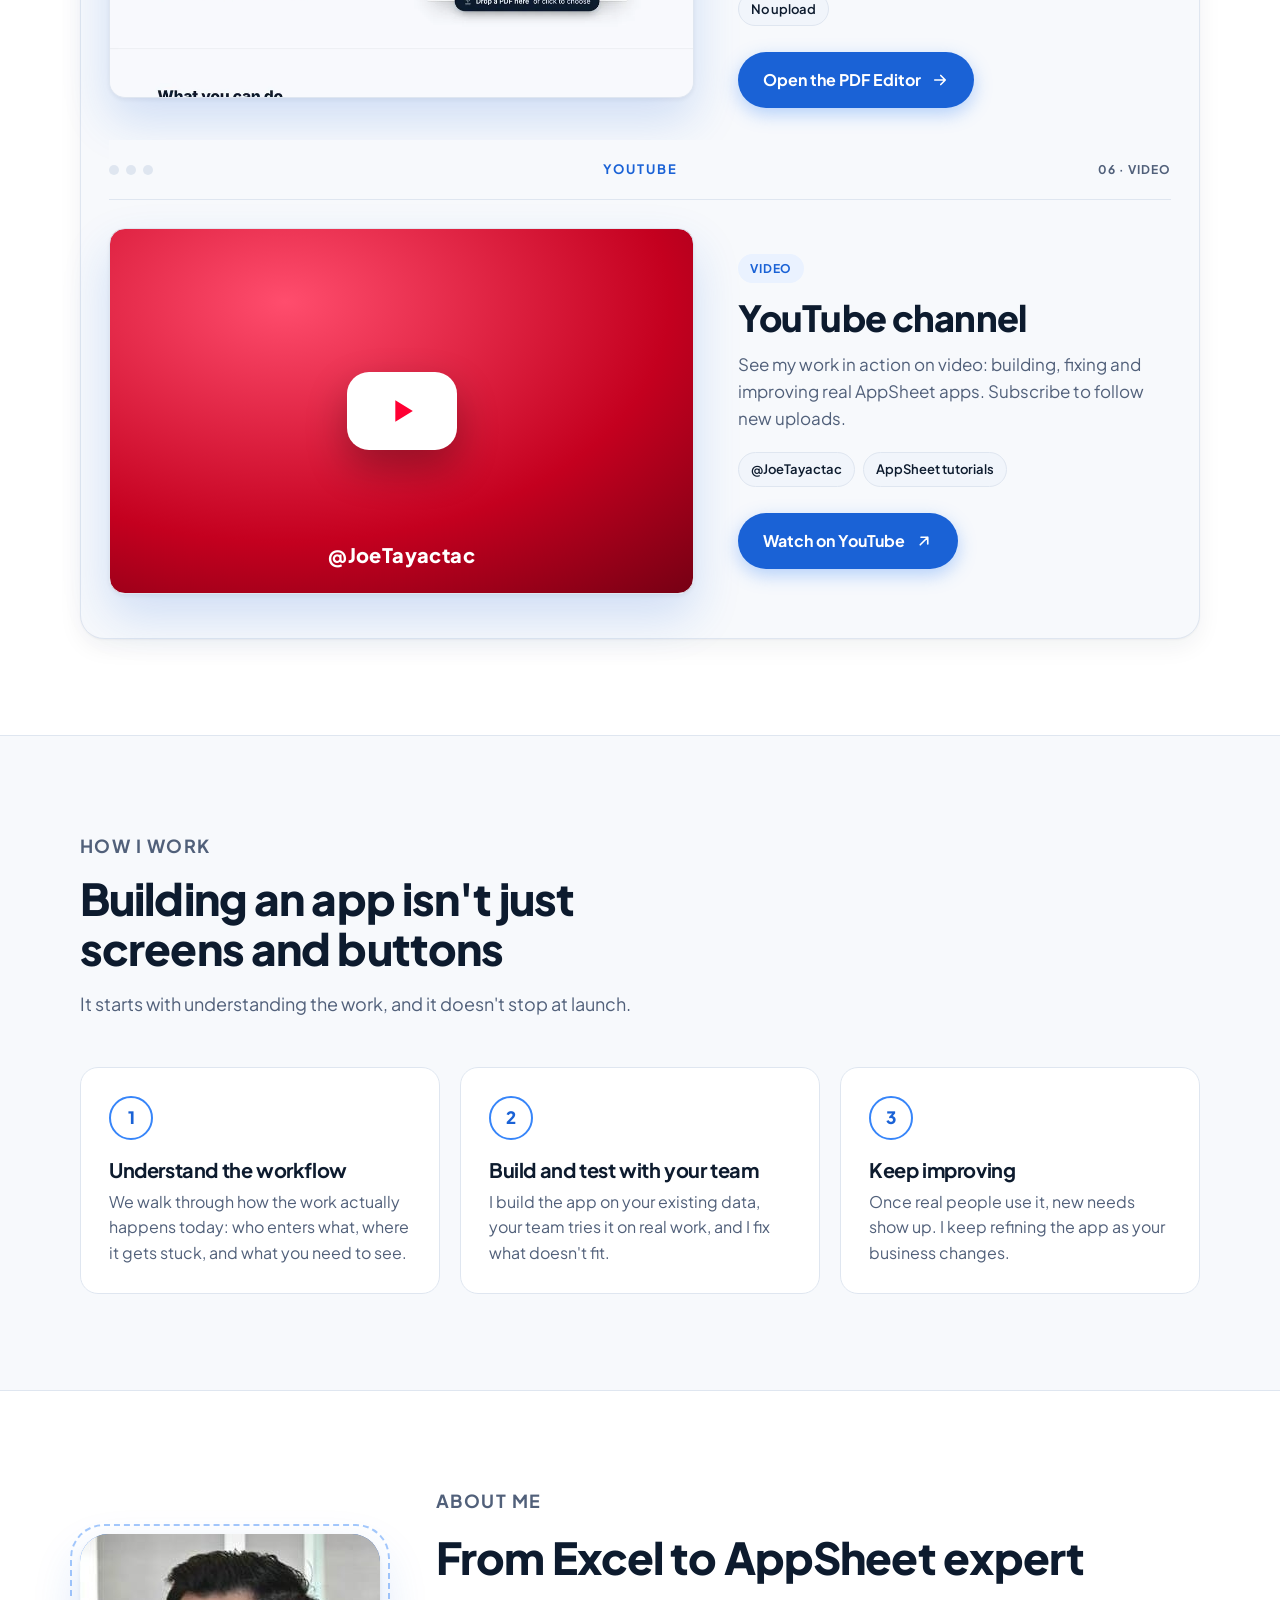
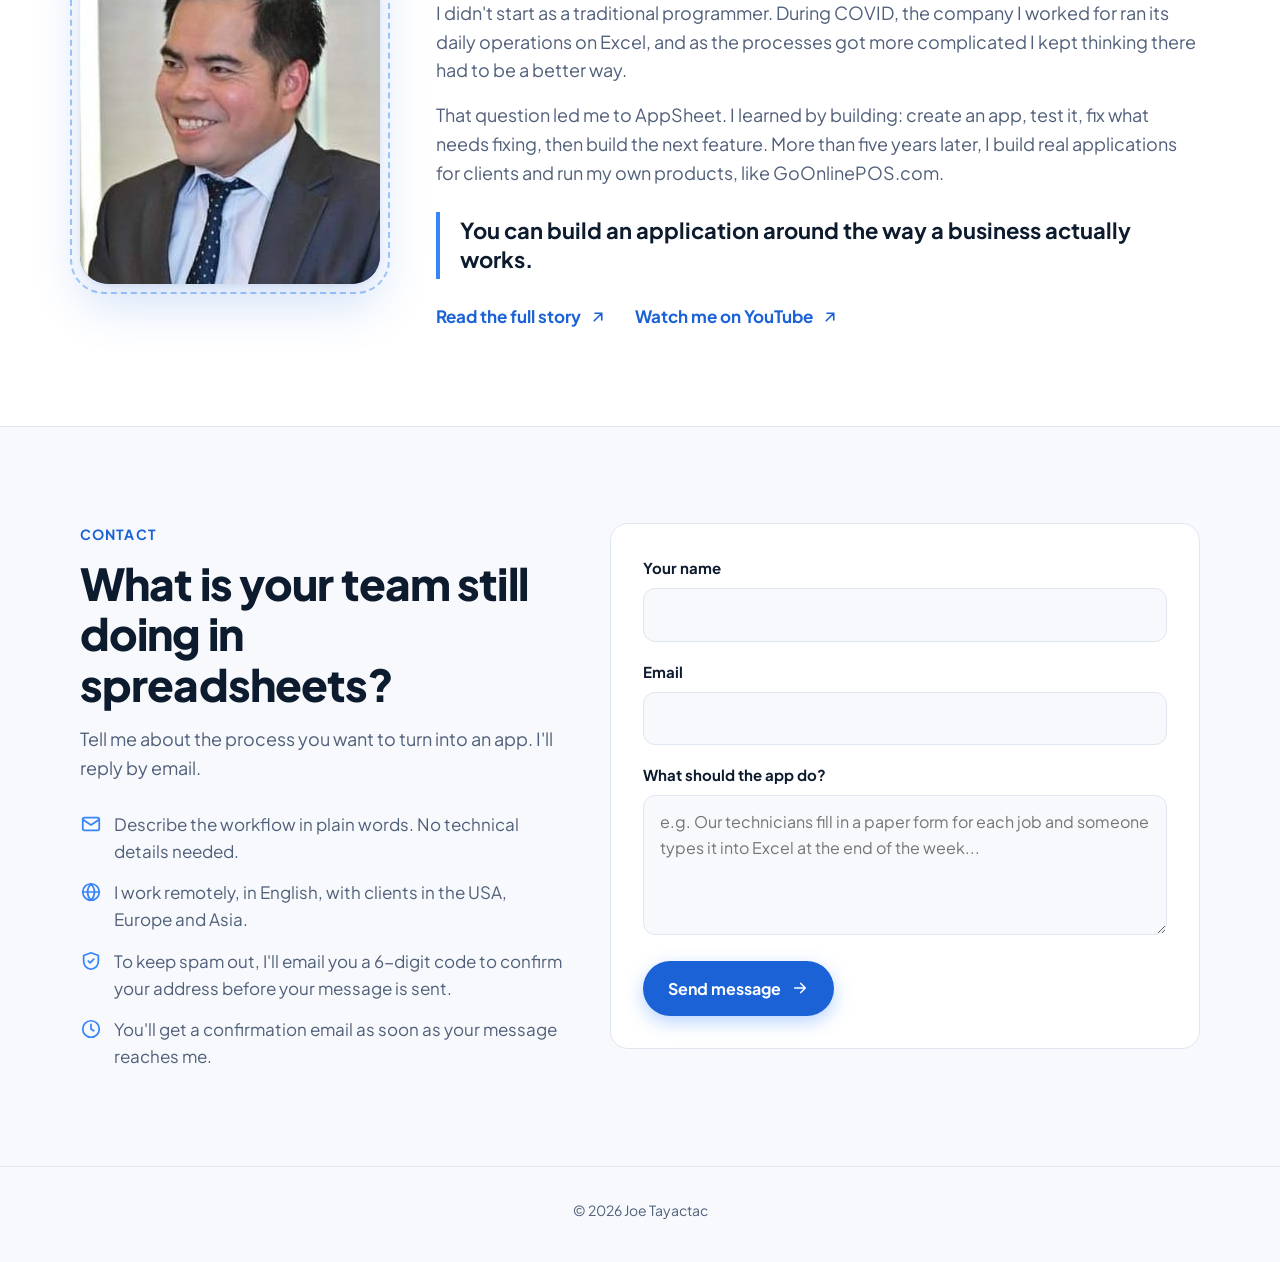
==== commit 0b9e37b1: "Rename the GoOnlinePOS preview so browsers fetch the new image The new screenshot replaced the old f" ====
--- a/index.html
+++ b/index.html
@@ -916,7 +916,7 @@
             <span class="stack-no">04<span class="stack-no-tag"> &middot; Live product</span></span>
           </button>
           <div class="stack-body">
-            <a class="stack-shot" href="https://goonlinepos.com/" target="_blank" rel="noopener" tabindex="-1" aria-hidden="true"><img src="assets/work/goonlinepos.webp" width="1120" height="700" loading="lazy" alt=""></a>
+            <a class="stack-shot" href="https://goonlinepos.com/" target="_blank" rel="noopener" tabindex="-1" aria-hidden="true"><img src="assets/work/goonlinepos-v2.webp" width="1120" height="700" loading="lazy" alt=""></a>
             <div class="stack-info">
               <span class="tag">Live product</span>
               <h3>GoOnlinePOS.com</h3>
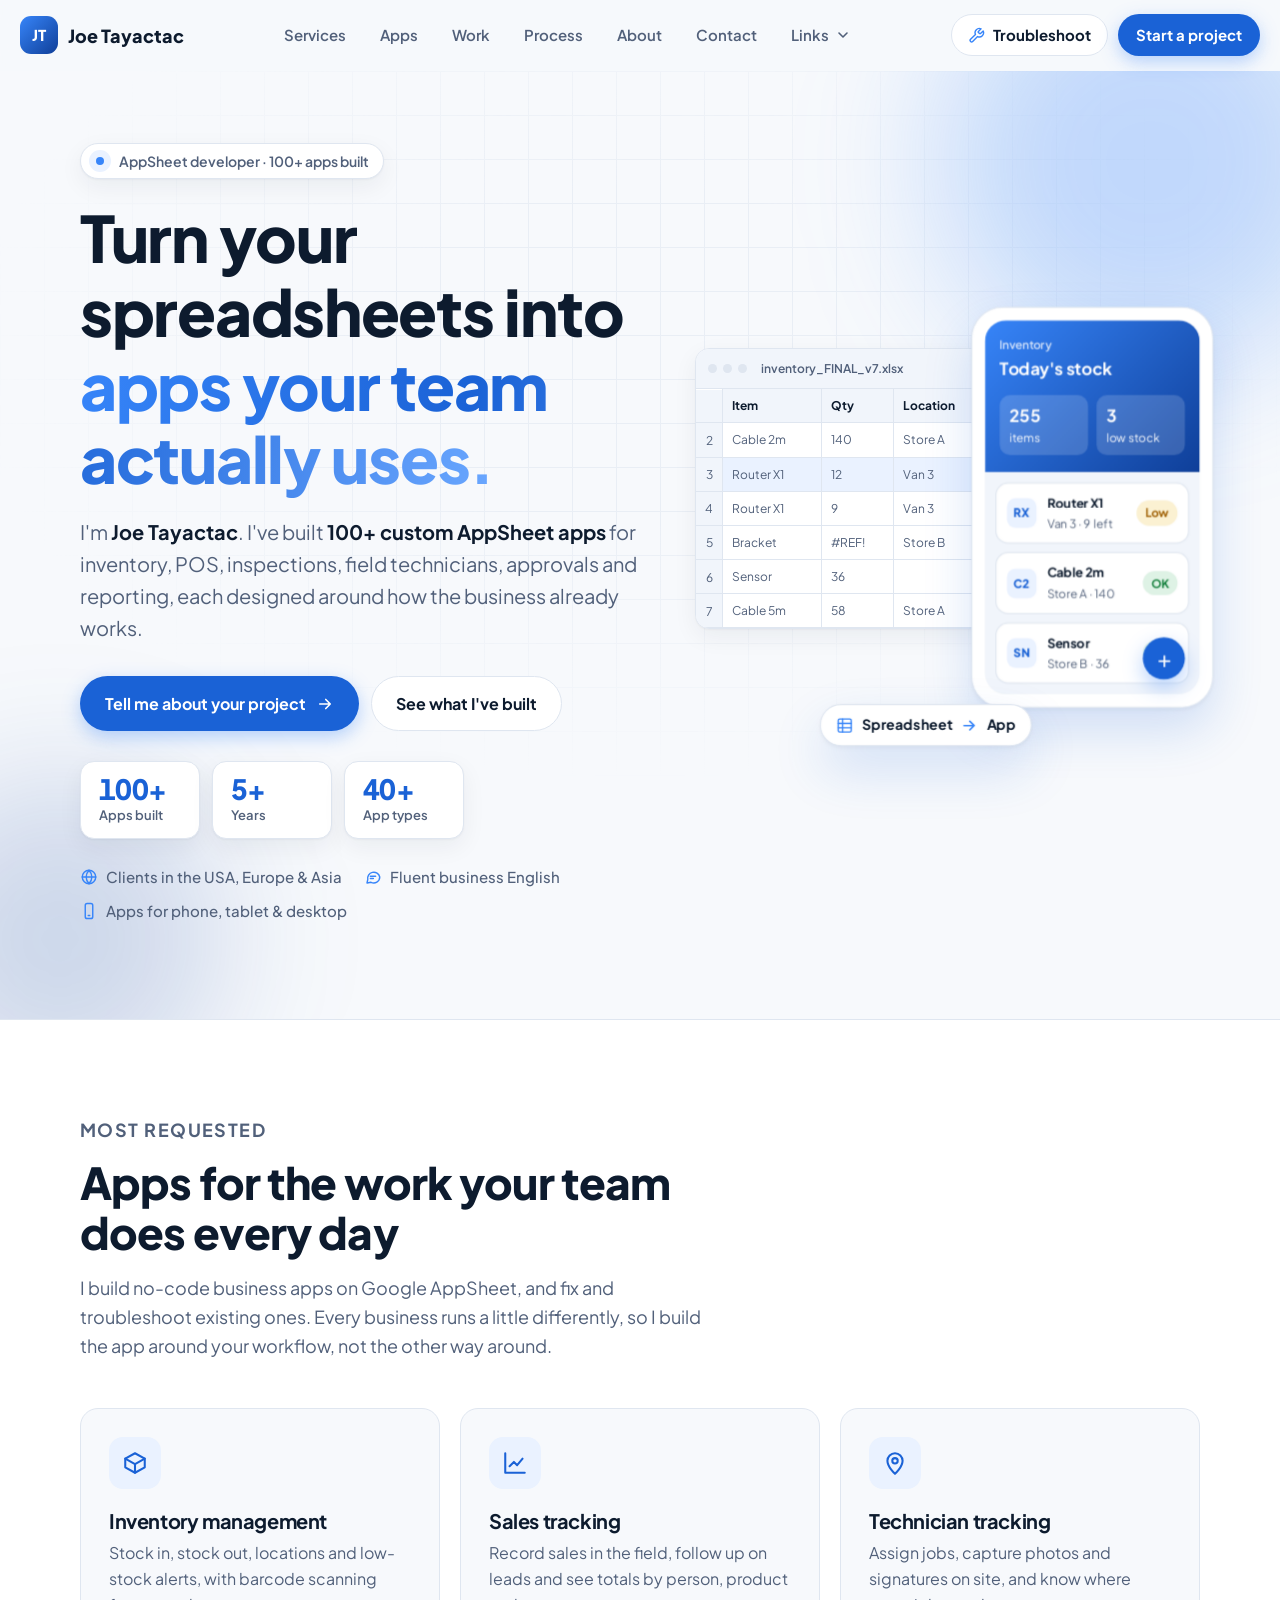
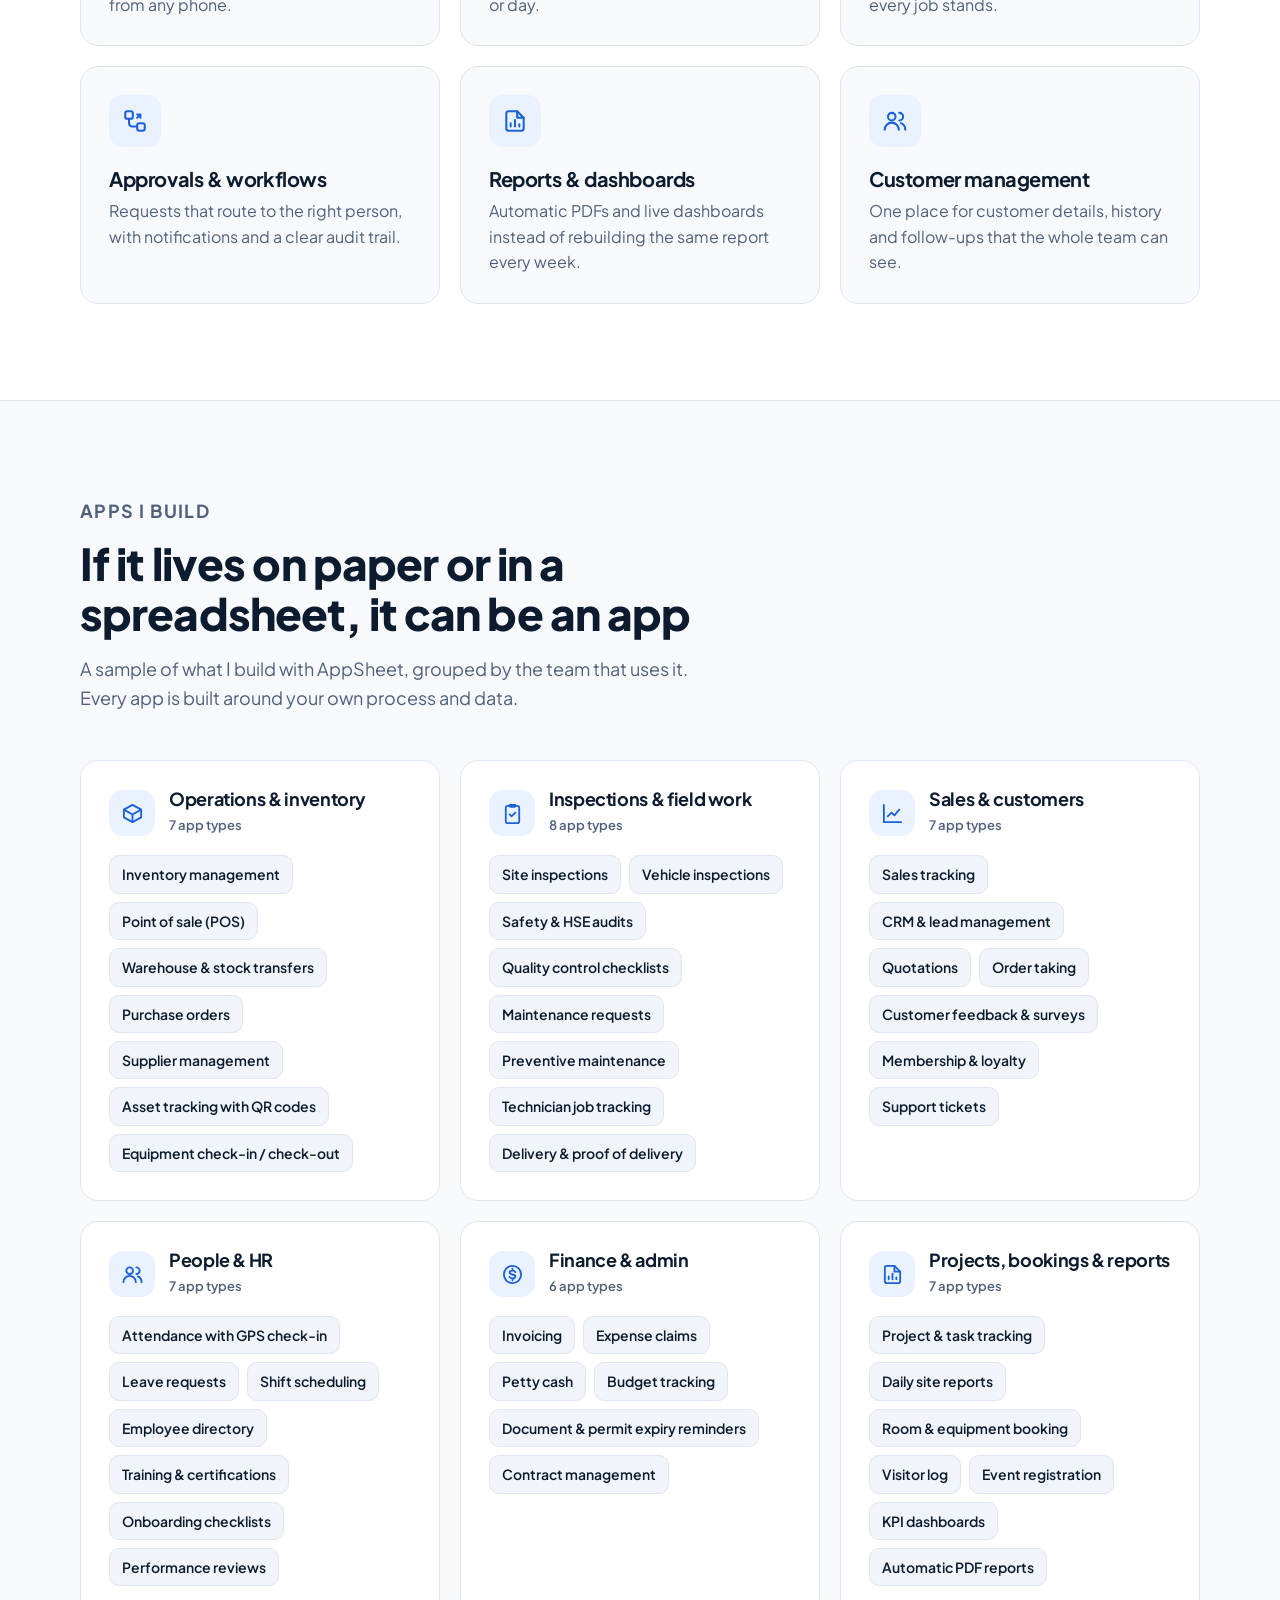
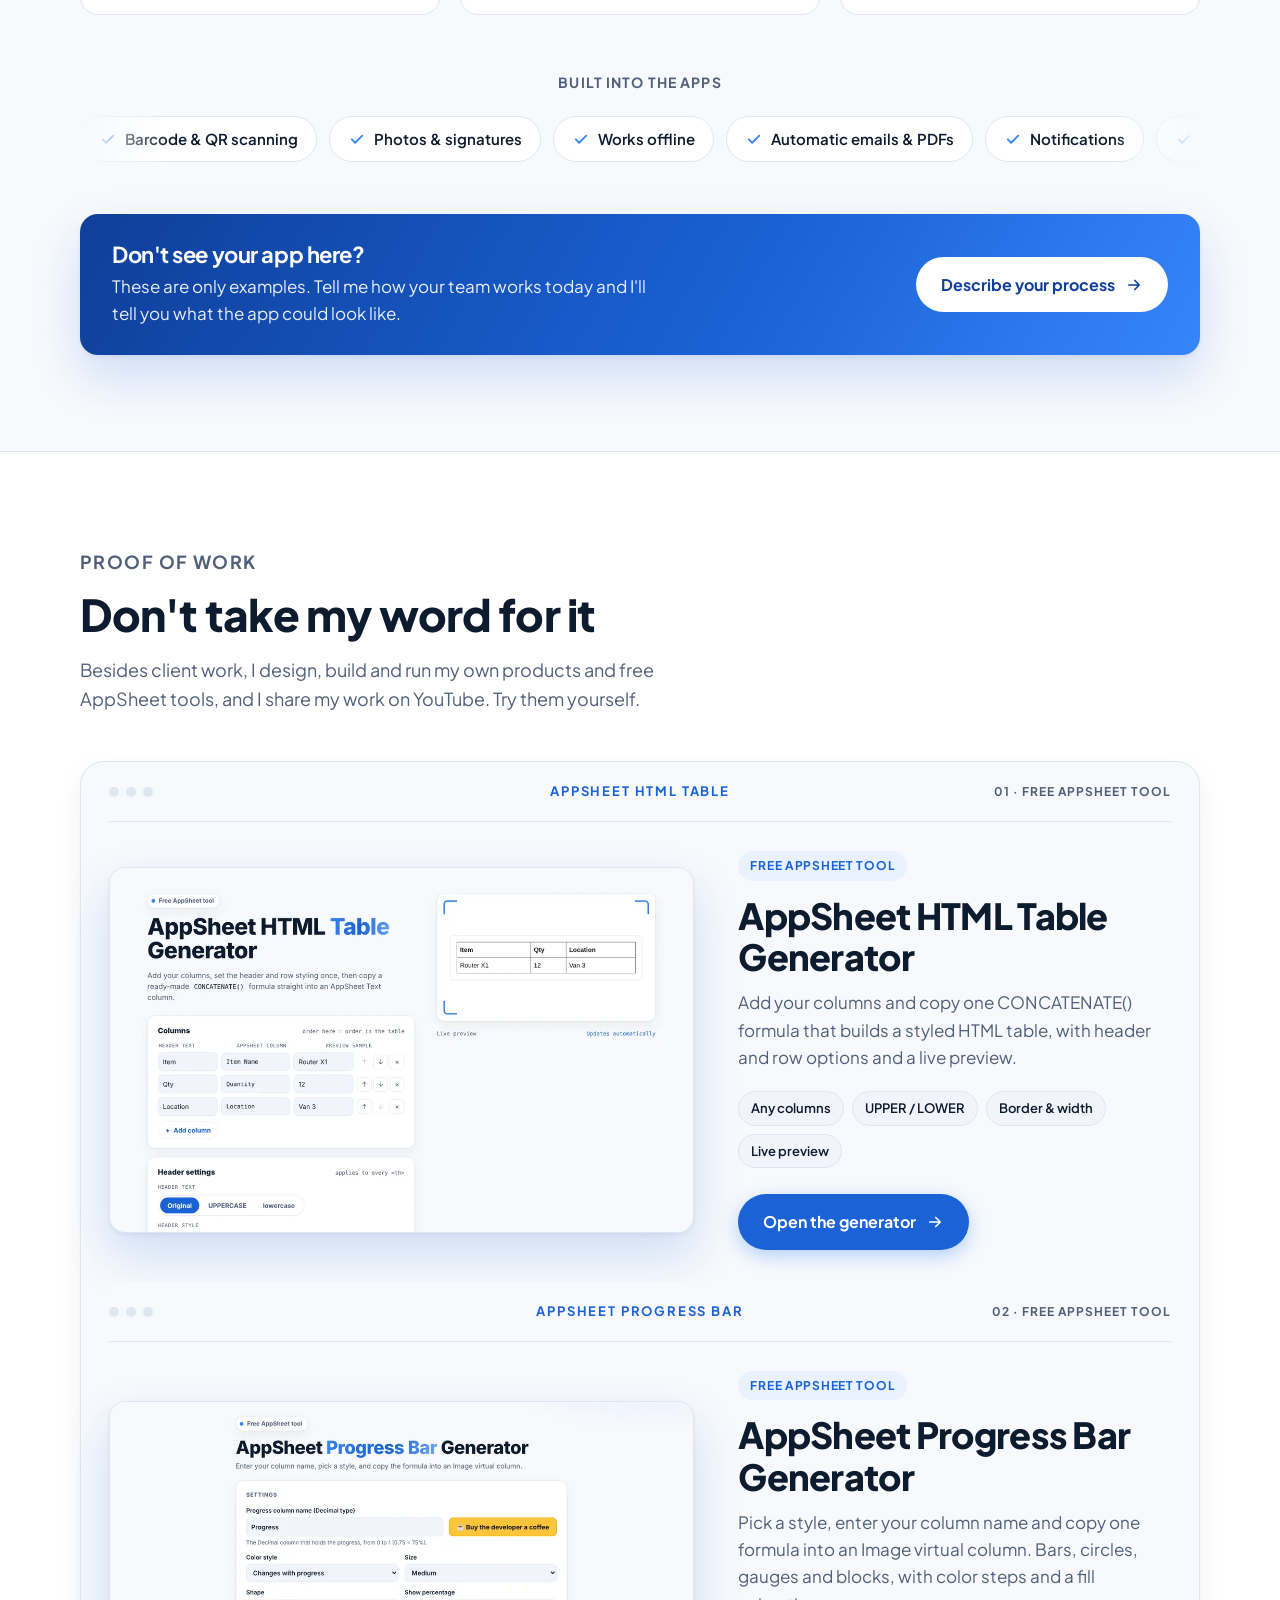
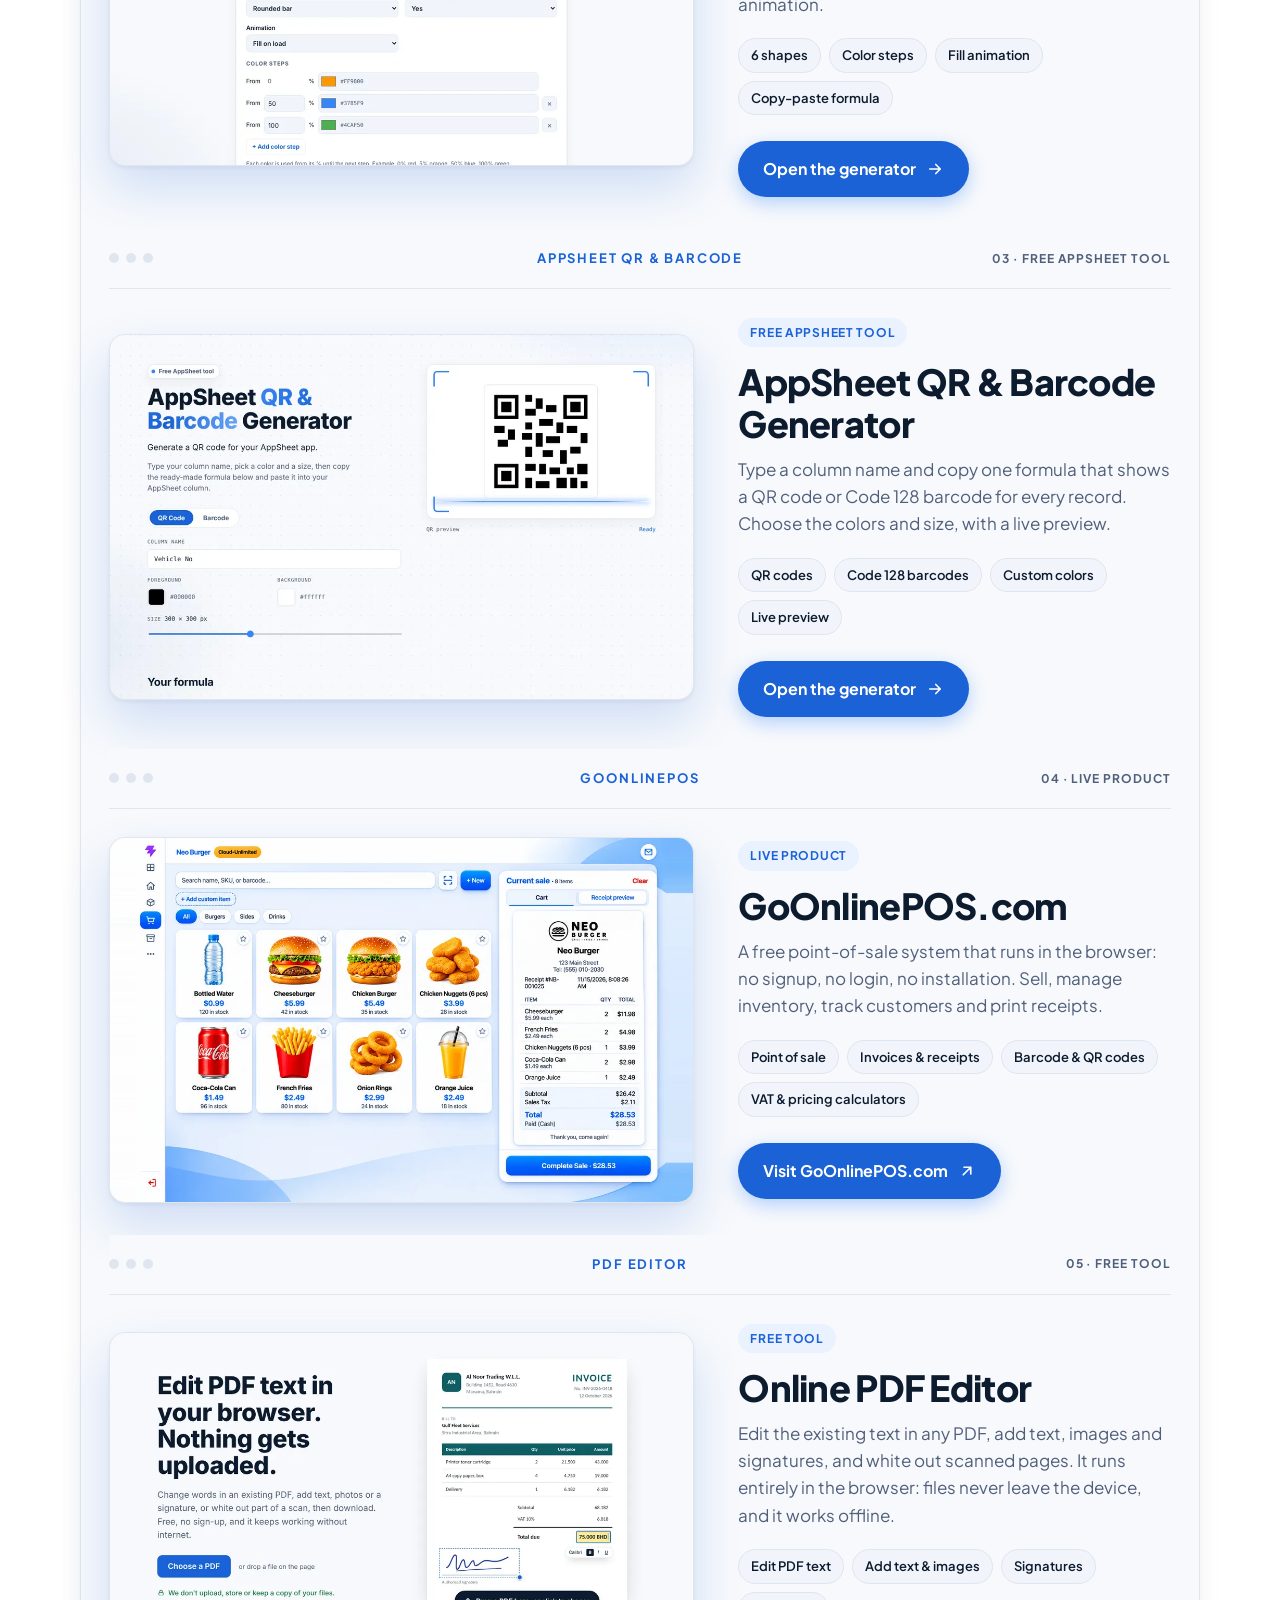
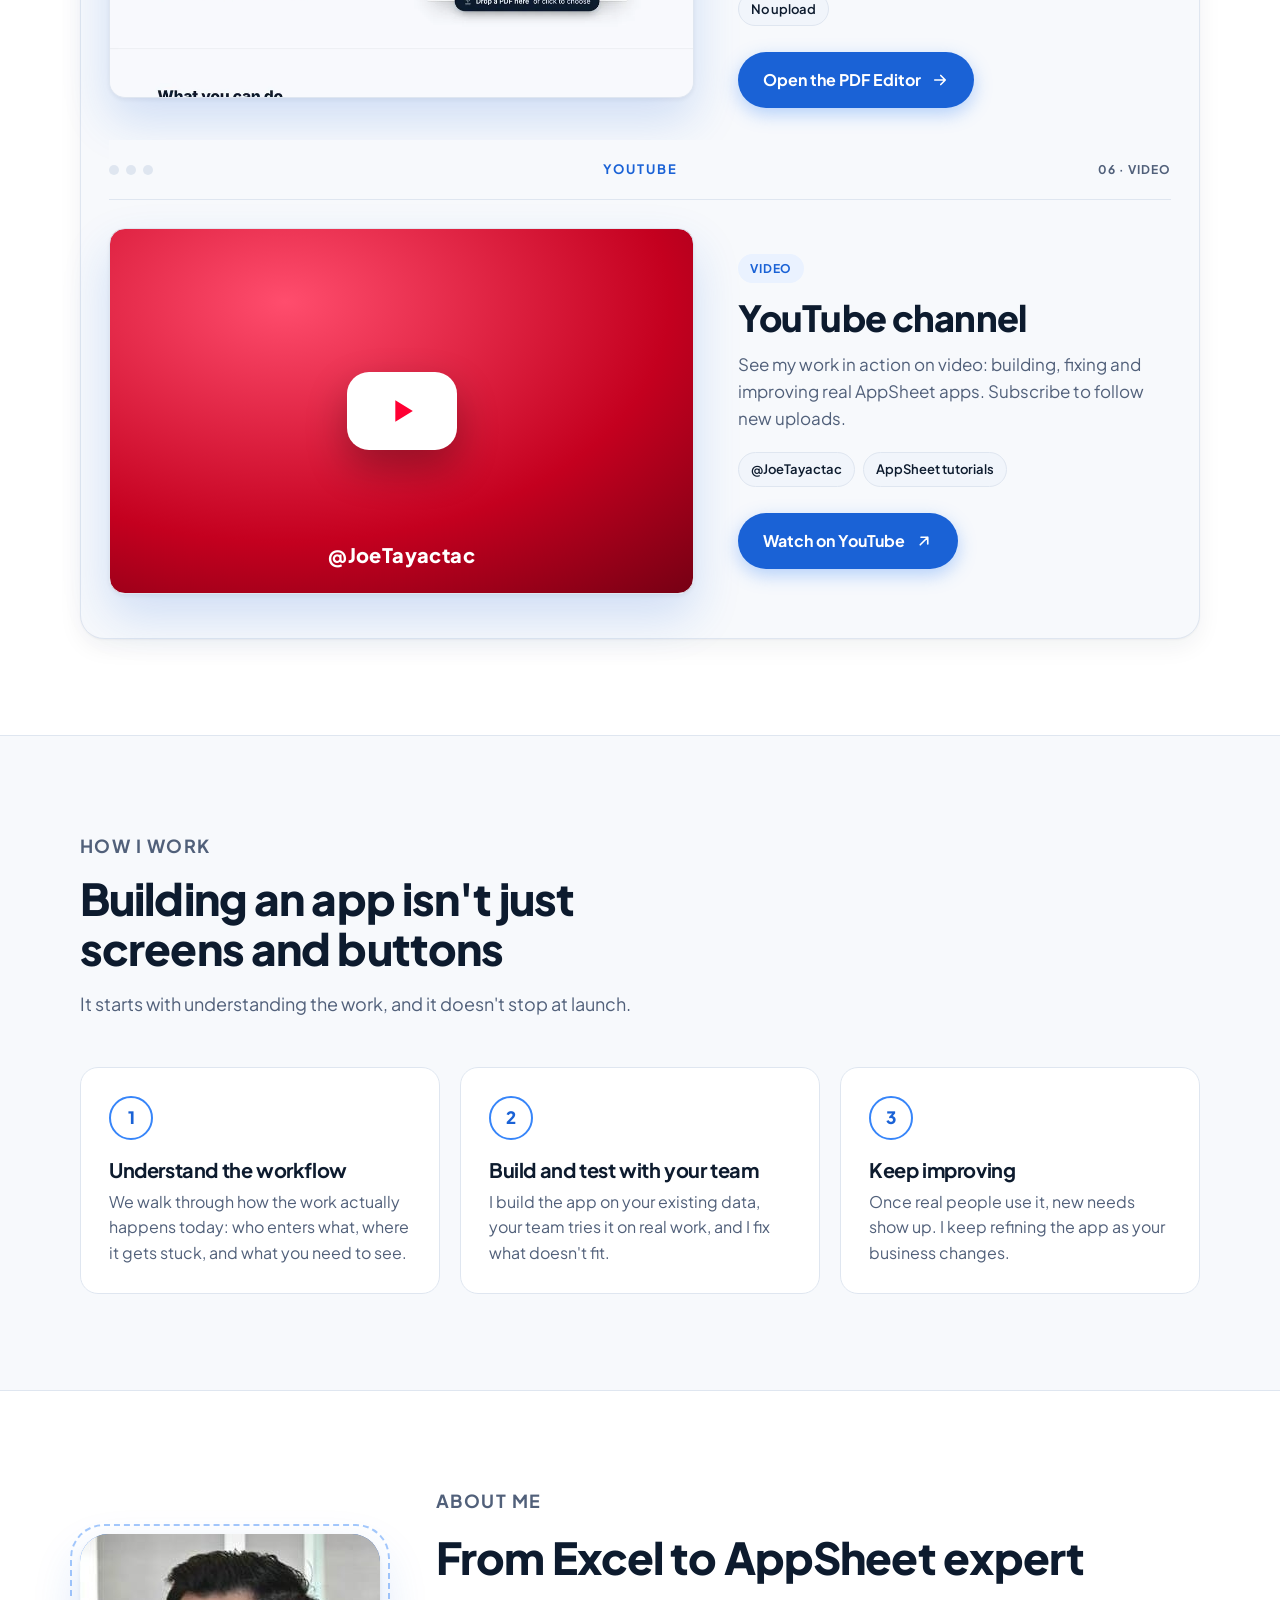
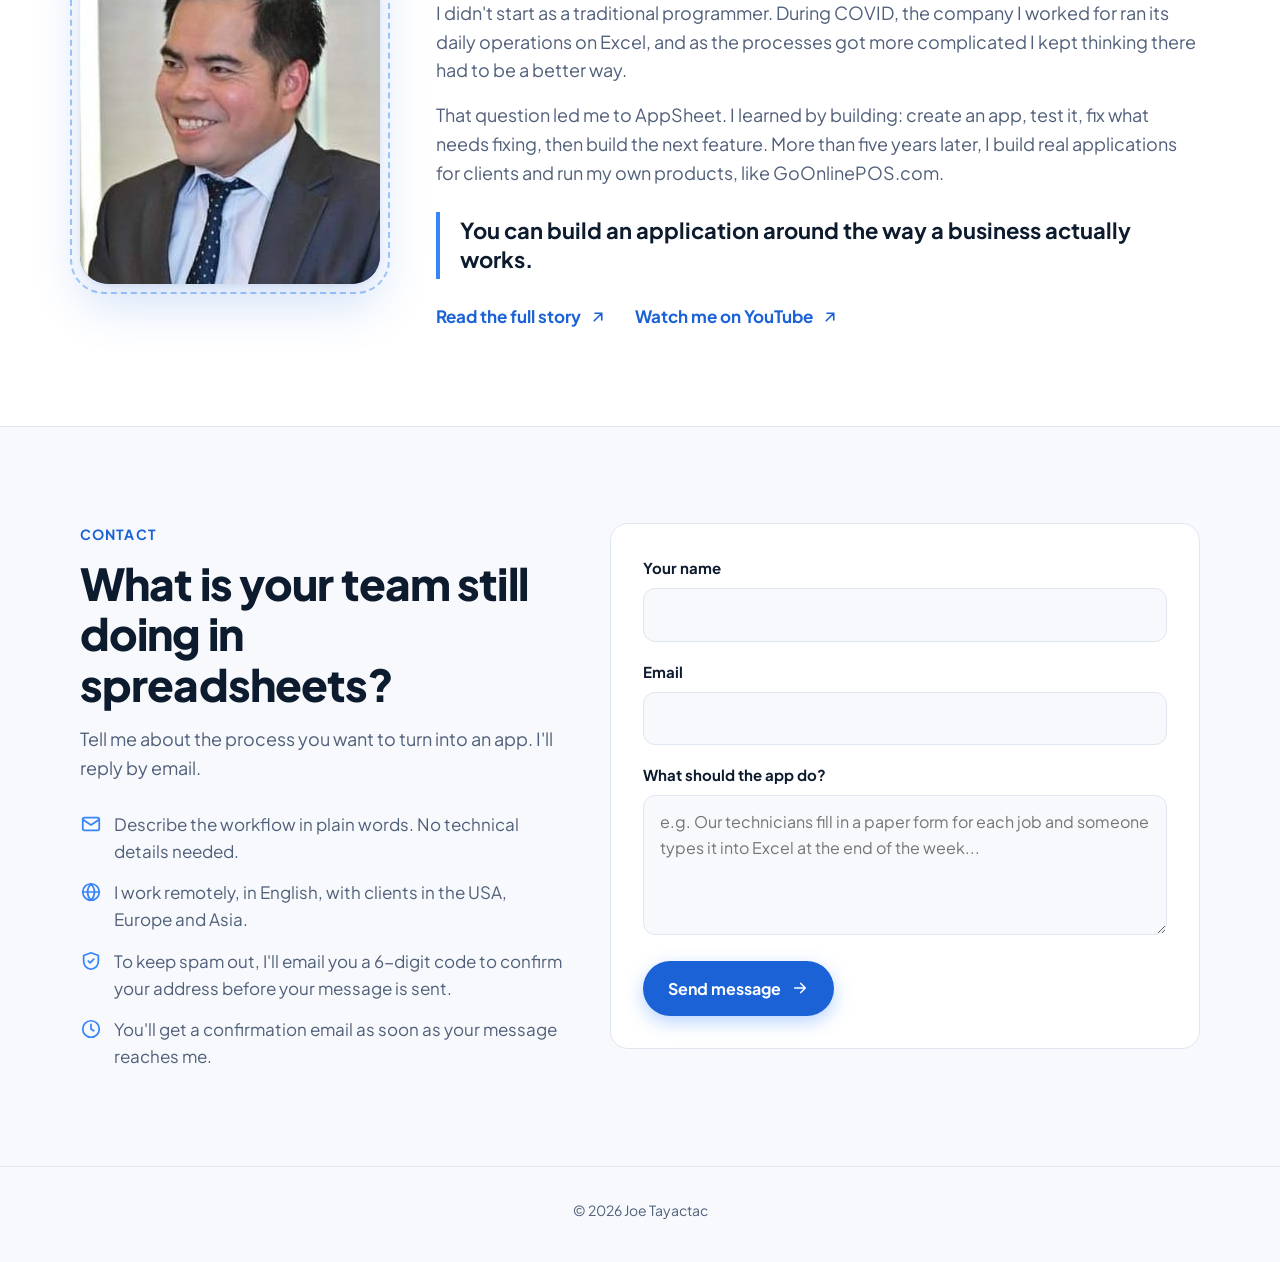
==== commit 3609382d: "Use the Neo Burger screenshot for the GoOnlinePOS preview Co-Authored-By: Claude Opus 5.5 <noreply@a" ====
--- a/index.html
+++ b/index.html
@@ -916,7 +916,7 @@
             <span class="stack-no">04<span class="stack-no-tag"> &middot; Live product</span></span>
           </button>
           <div class="stack-body">
-            <a class="stack-shot" href="https://goonlinepos.com/" target="_blank" rel="noopener" tabindex="-1" aria-hidden="true"><img src="assets/work/goonlinepos-v2.webp" width="1120" height="700" loading="lazy" alt=""></a>
+            <a class="stack-shot" href="https://goonlinepos.com/" target="_blank" rel="noopener" tabindex="-1" aria-hidden="true"><img src="assets/work/goonlinepos-burger.webp" width="1120" height="700" loading="lazy" alt=""></a>
             <div class="stack-info">
               <span class="tag">Live product</span>
               <h3>GoOnlinePOS.com</h3>
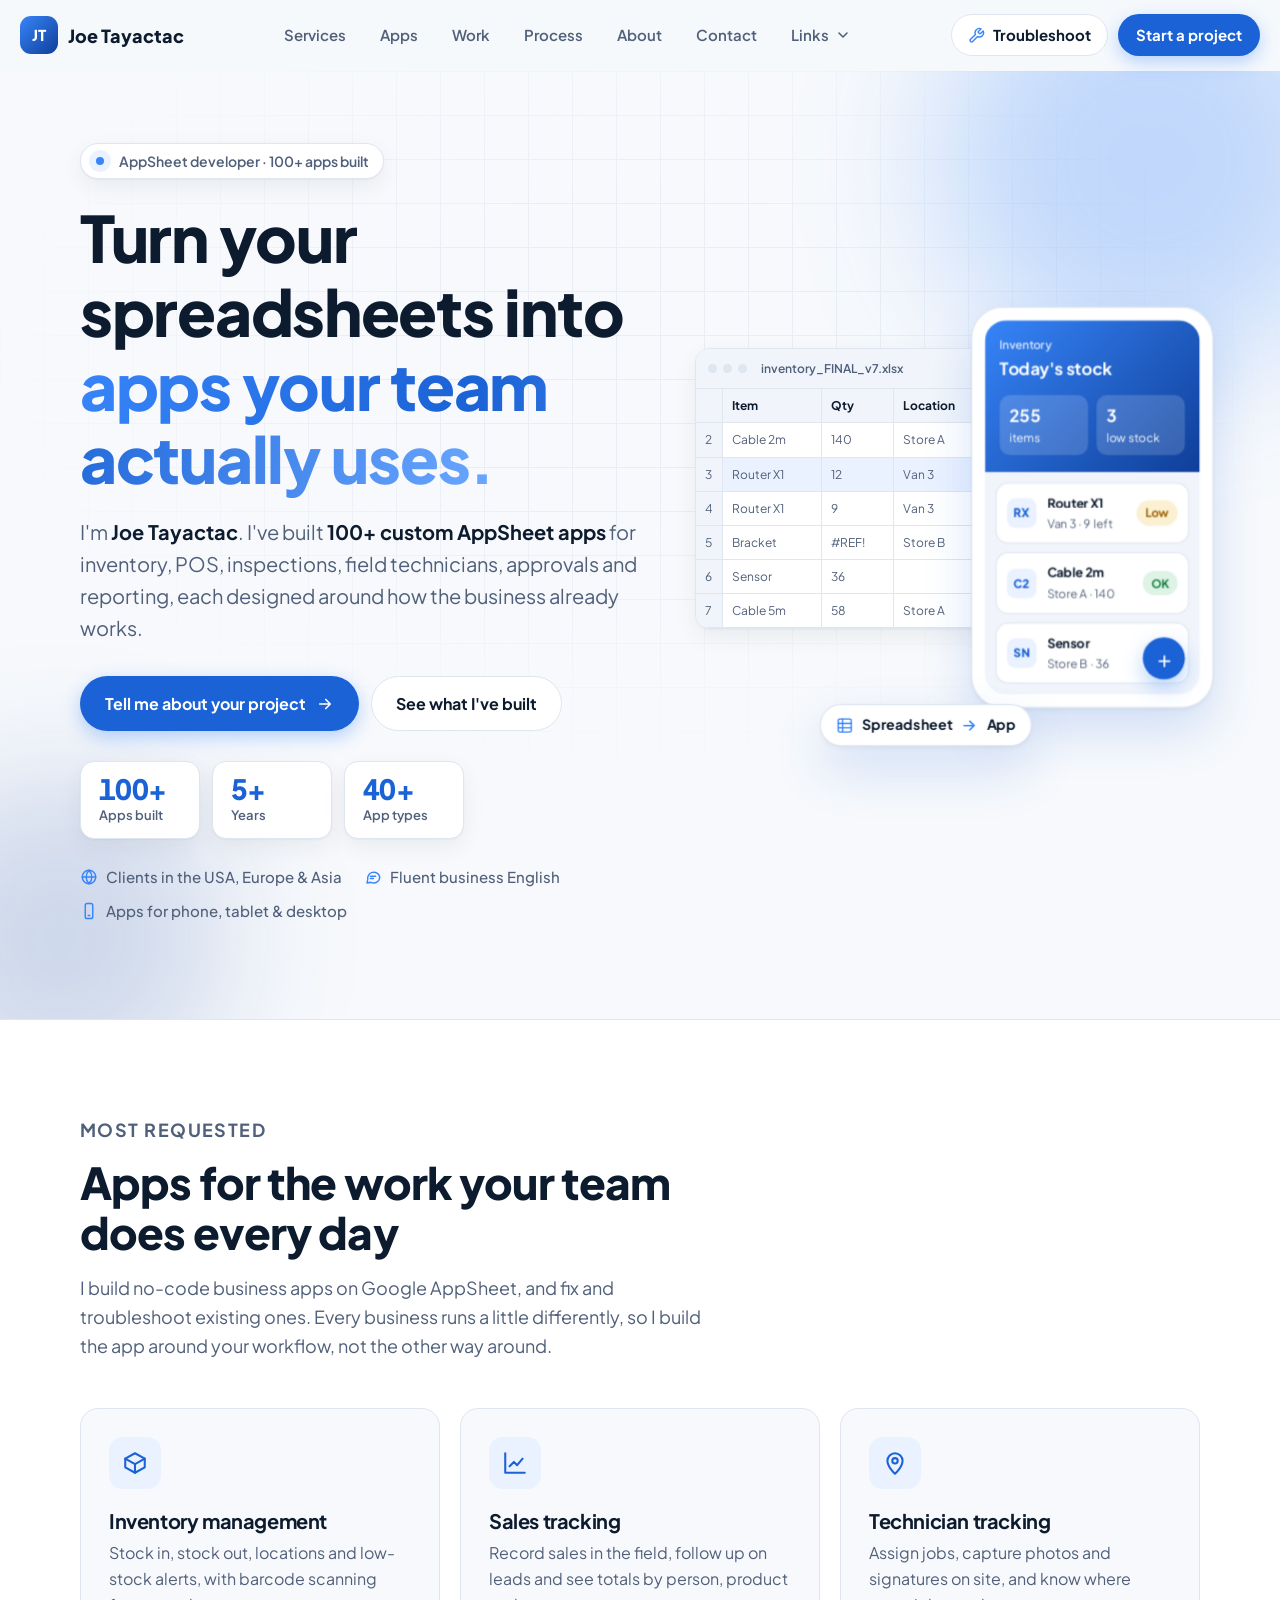
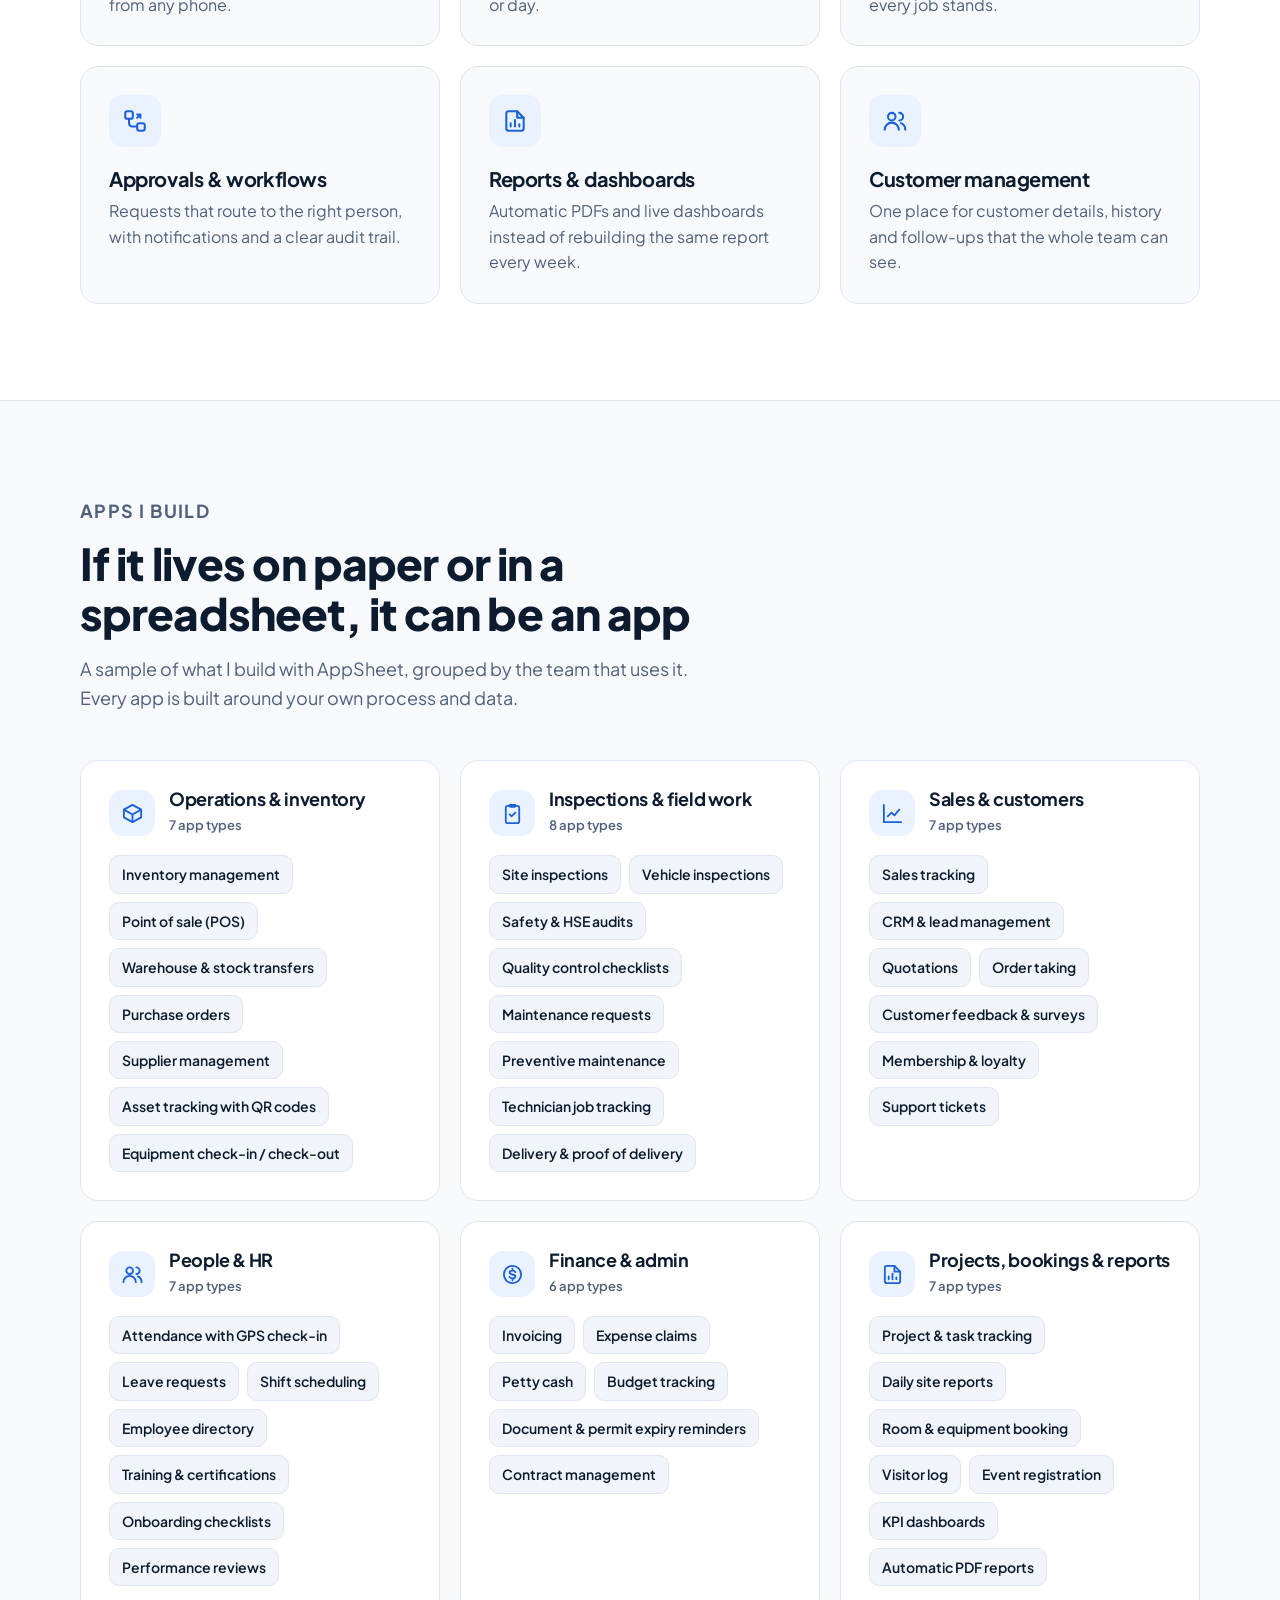
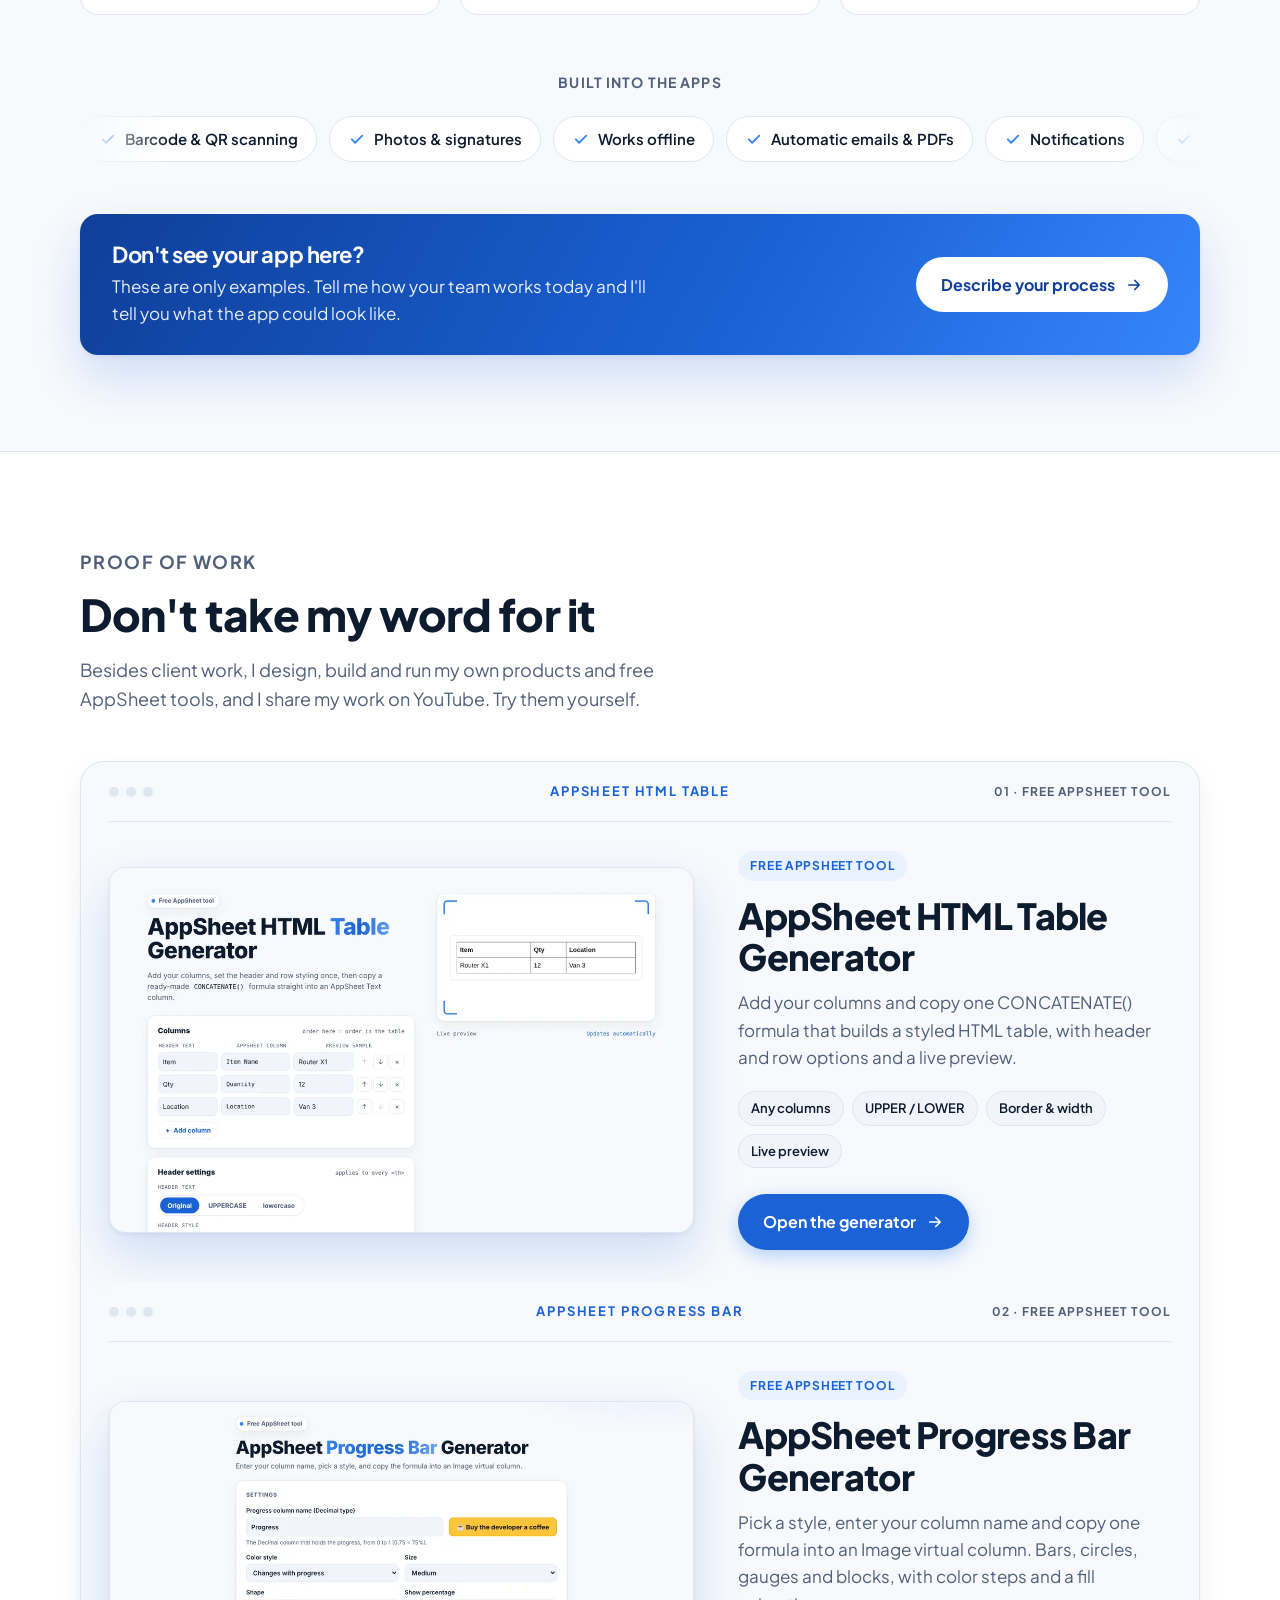
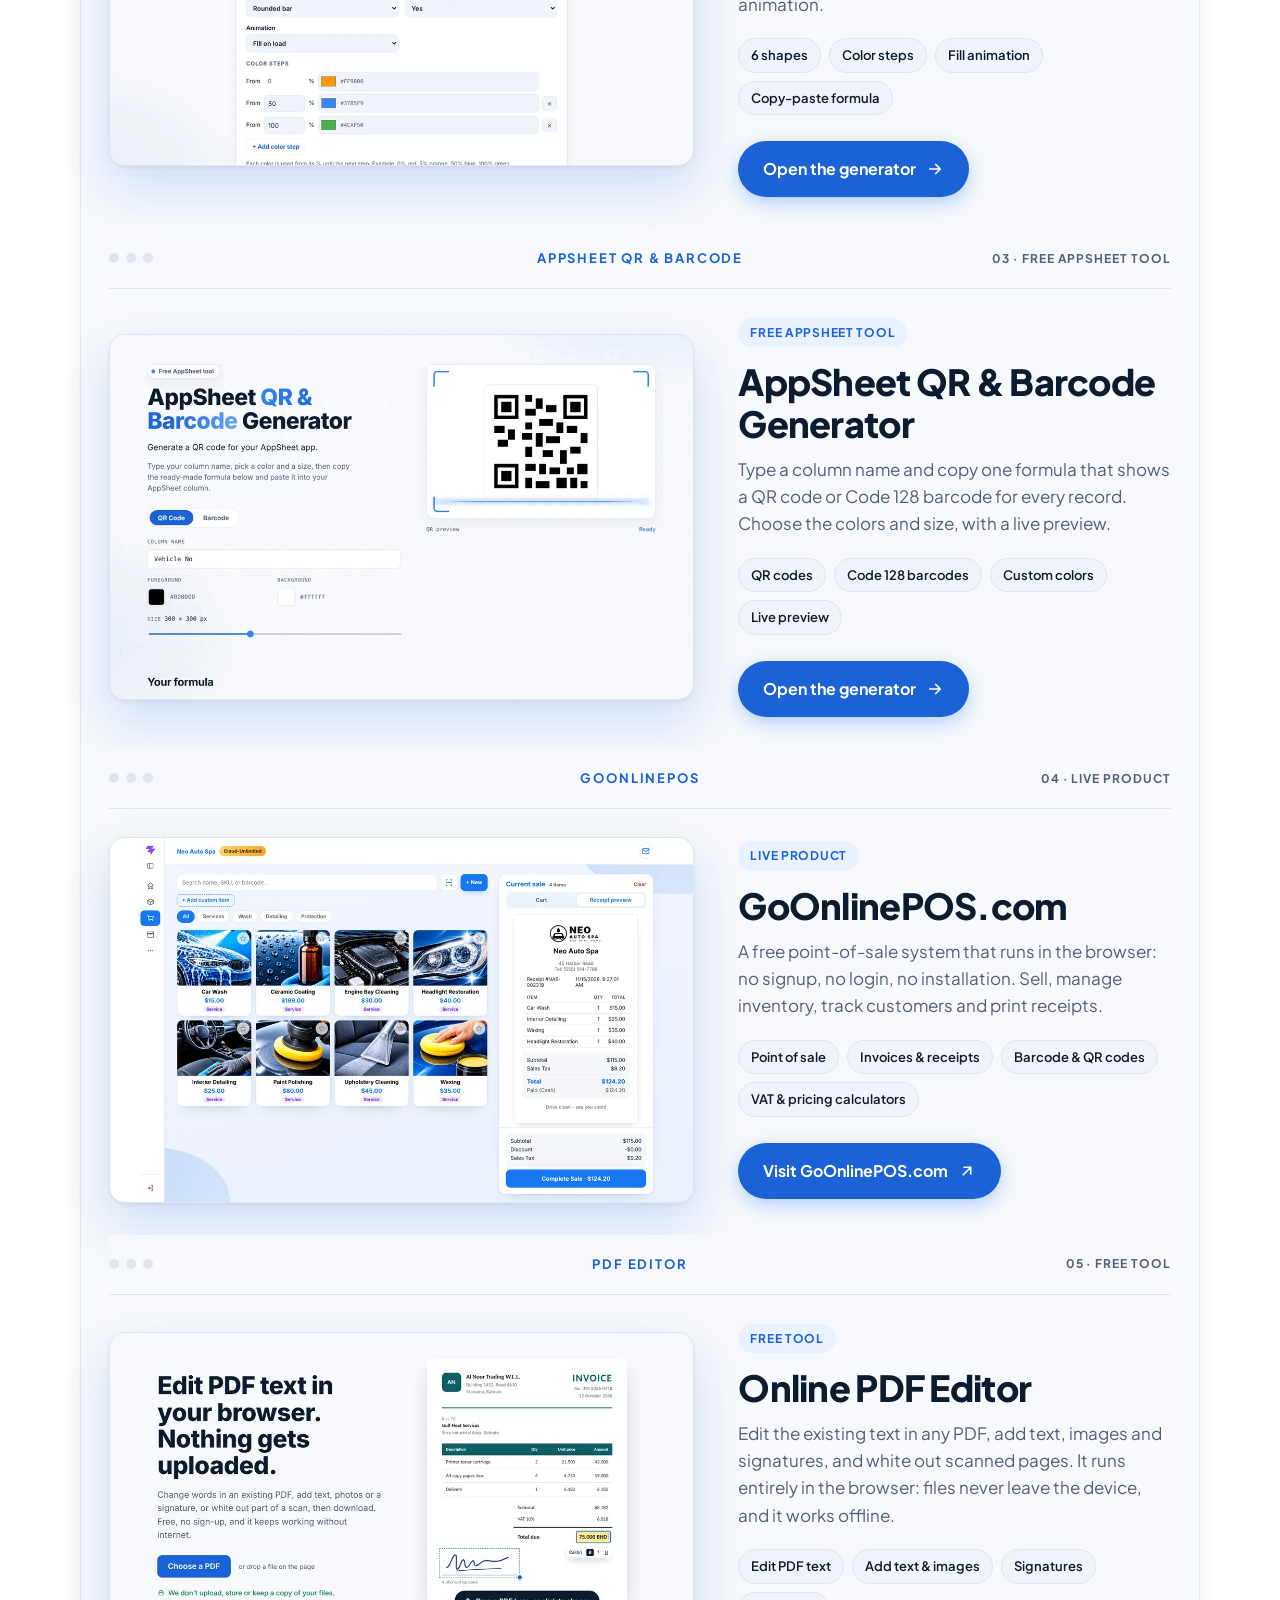
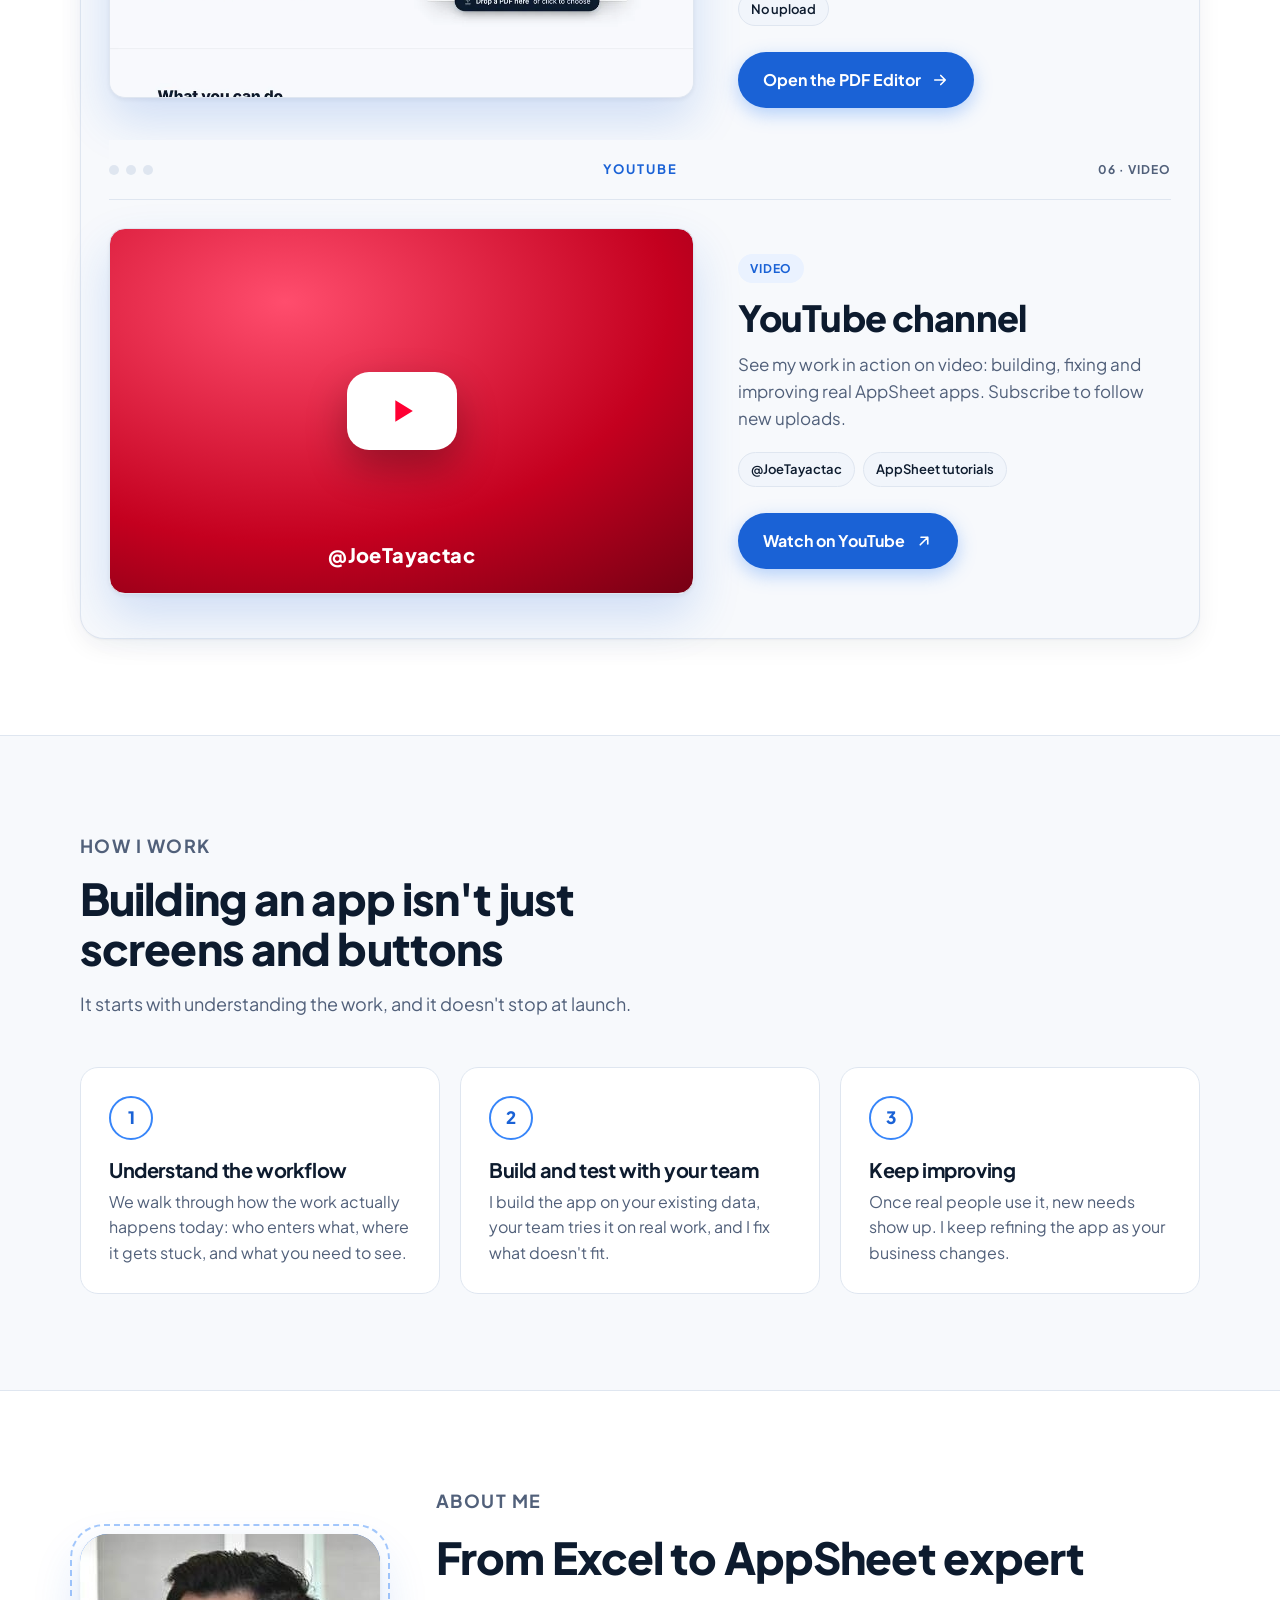
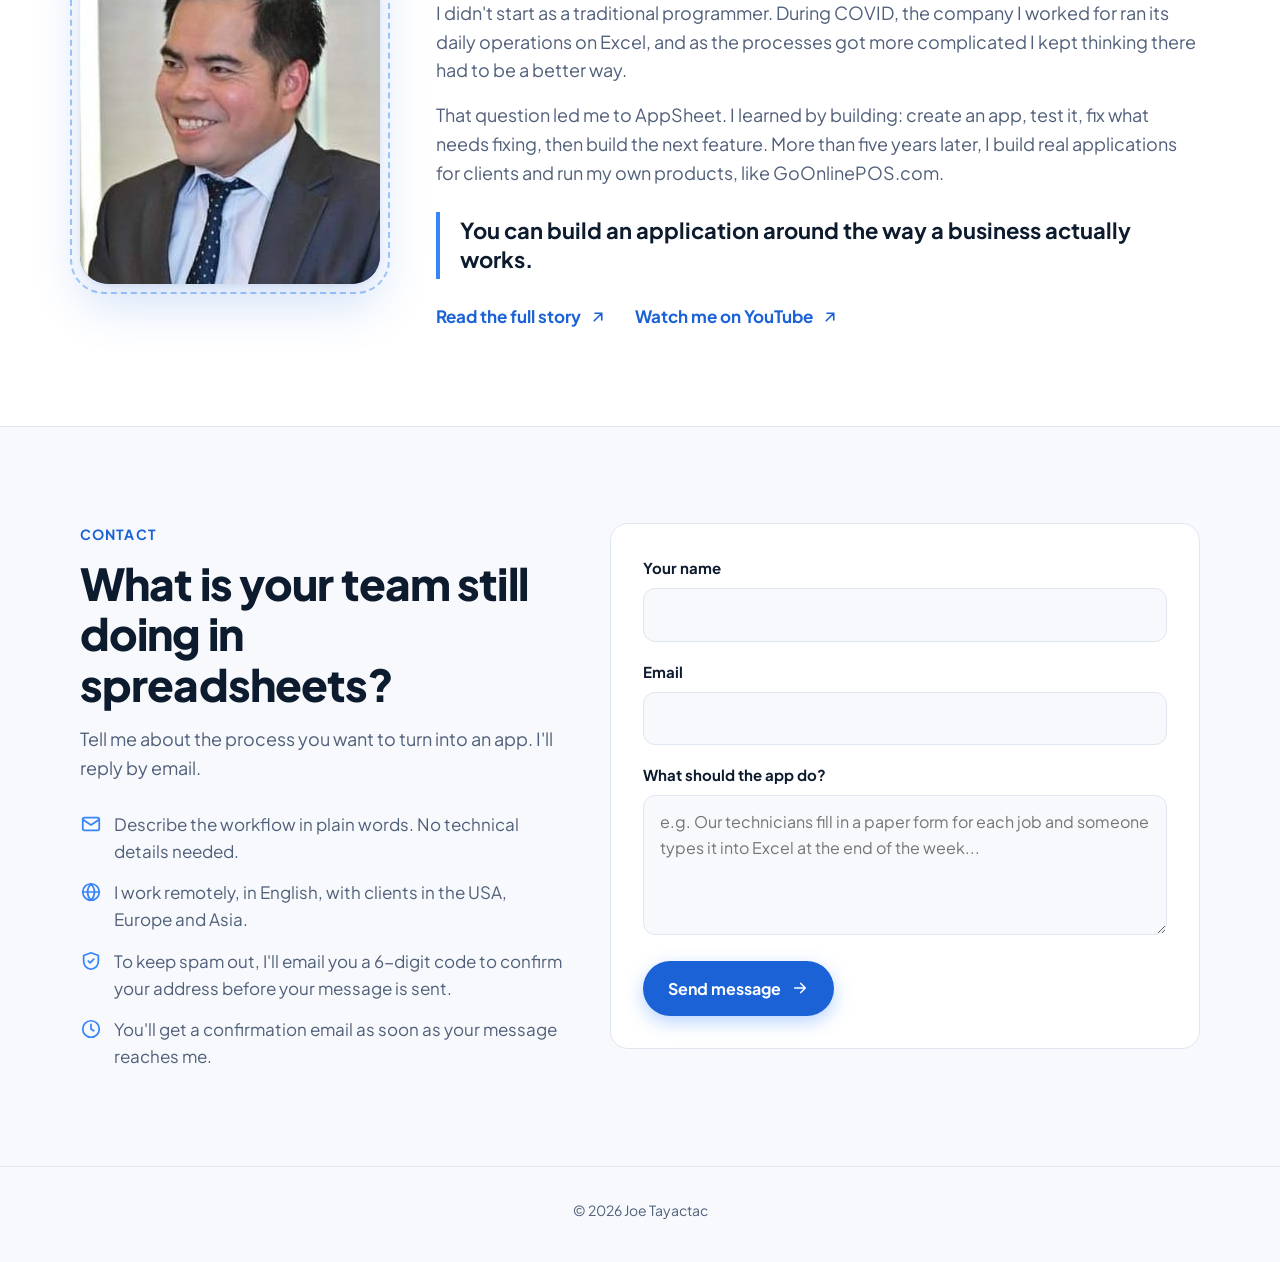
==== commit 8e186b01: "Use the Neo Auto Spa screenshot for the GoOnlinePOS preview Co-Authored-By: Claude Opus 5.5 <noreply" ====
--- a/index.html
+++ b/index.html
@@ -916,7 +916,7 @@
             <span class="stack-no">04<span class="stack-no-tag"> &middot; Live product</span></span>
           </button>
           <div class="stack-body">
-            <a class="stack-shot" href="https://goonlinepos.com/" target="_blank" rel="noopener" tabindex="-1" aria-hidden="true"><img src="assets/work/goonlinepos-burger.webp" width="1120" height="700" loading="lazy" alt=""></a>
+            <a class="stack-shot" href="https://goonlinepos.com/" target="_blank" rel="noopener" tabindex="-1" aria-hidden="true"><img src="assets/work/goonlinepos-autospa.webp" width="1120" height="700" loading="lazy" alt=""></a>
             <div class="stack-info">
               <span class="tag">Live product</span>
               <h3>GoOnlinePOS.com</h3>
